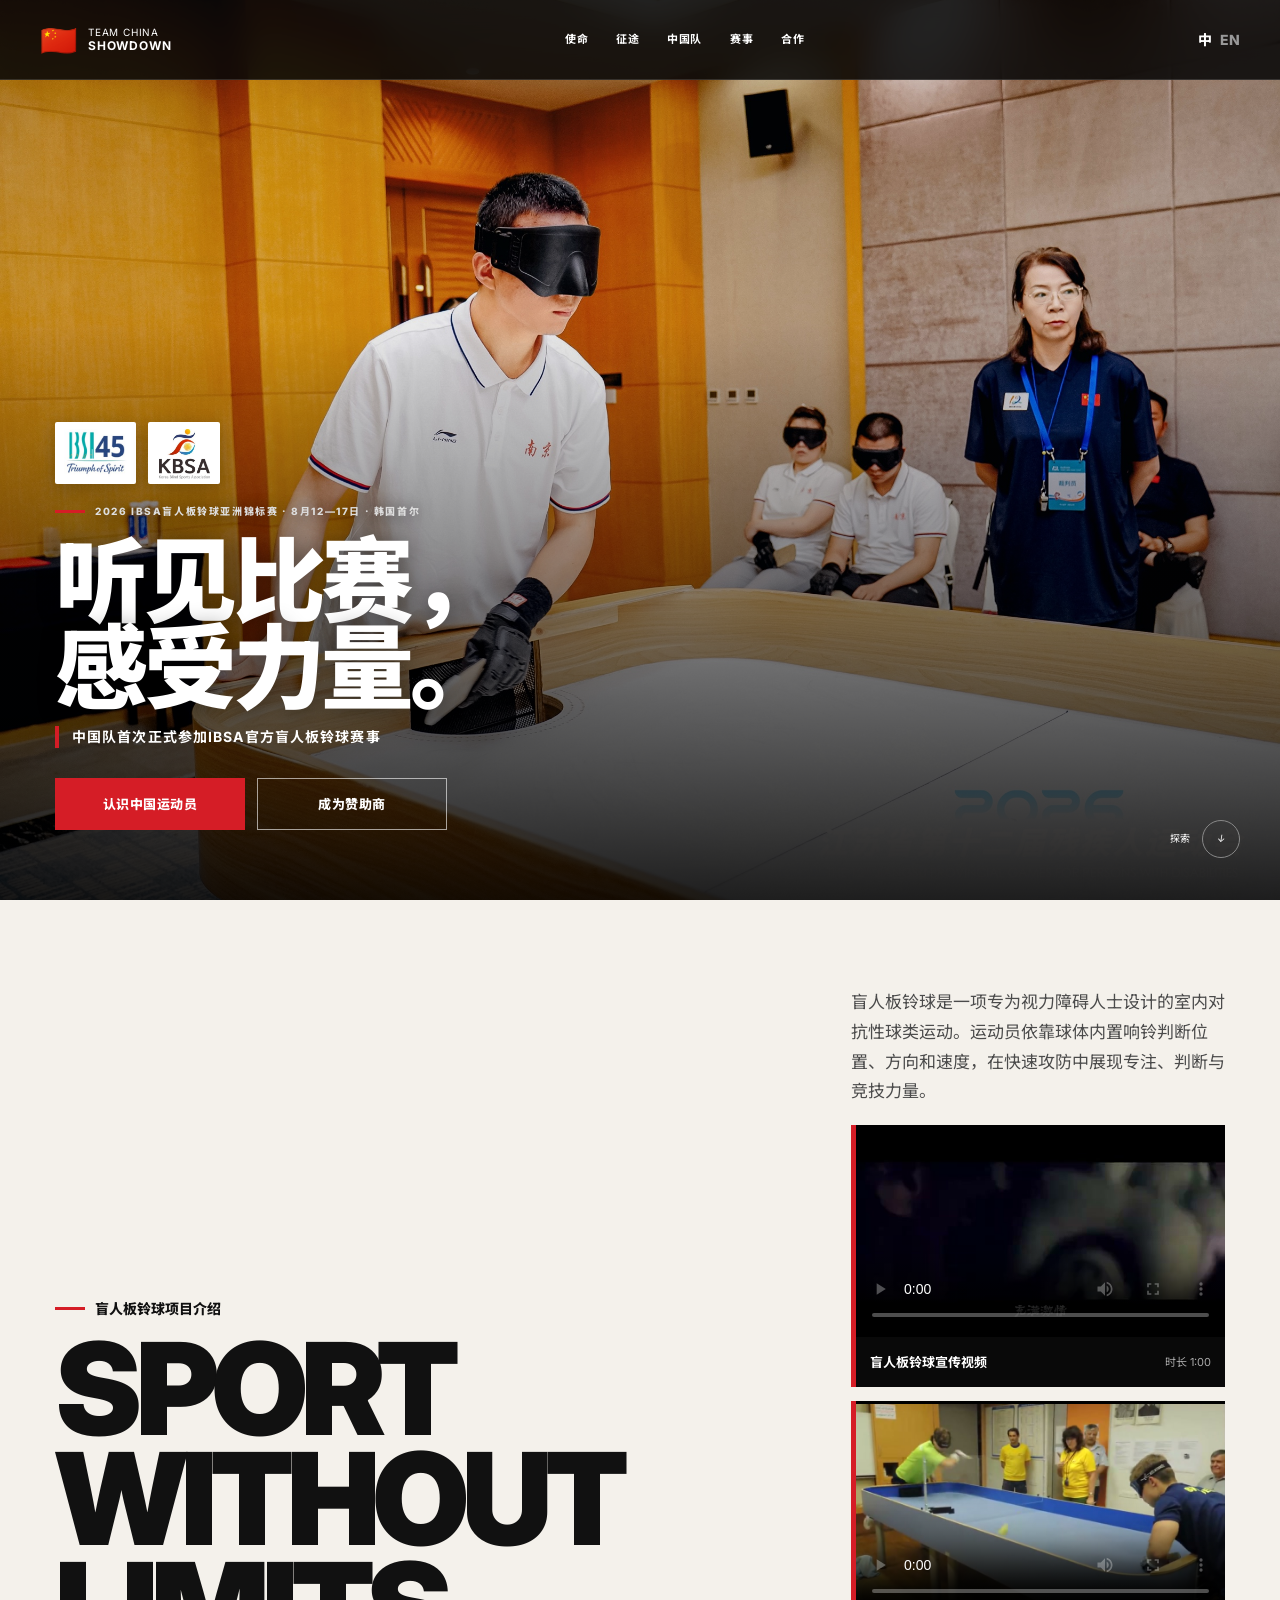
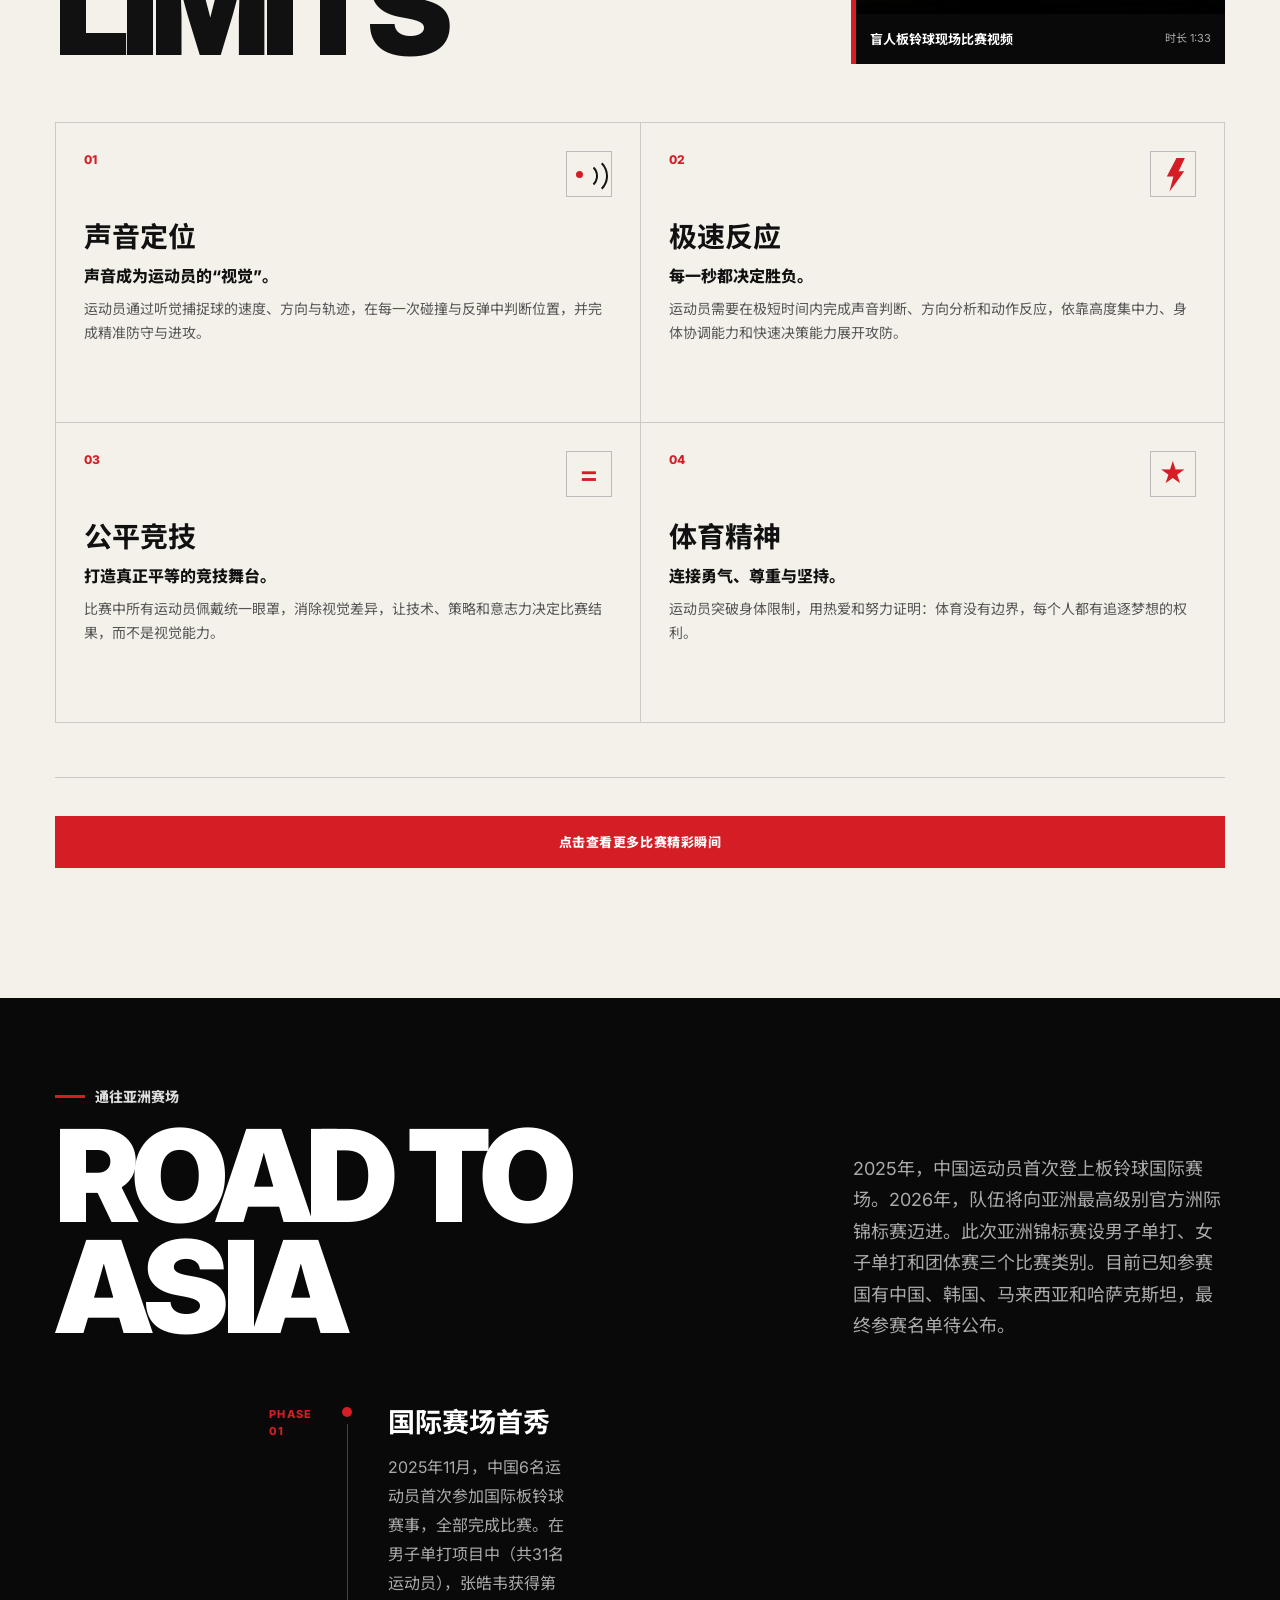
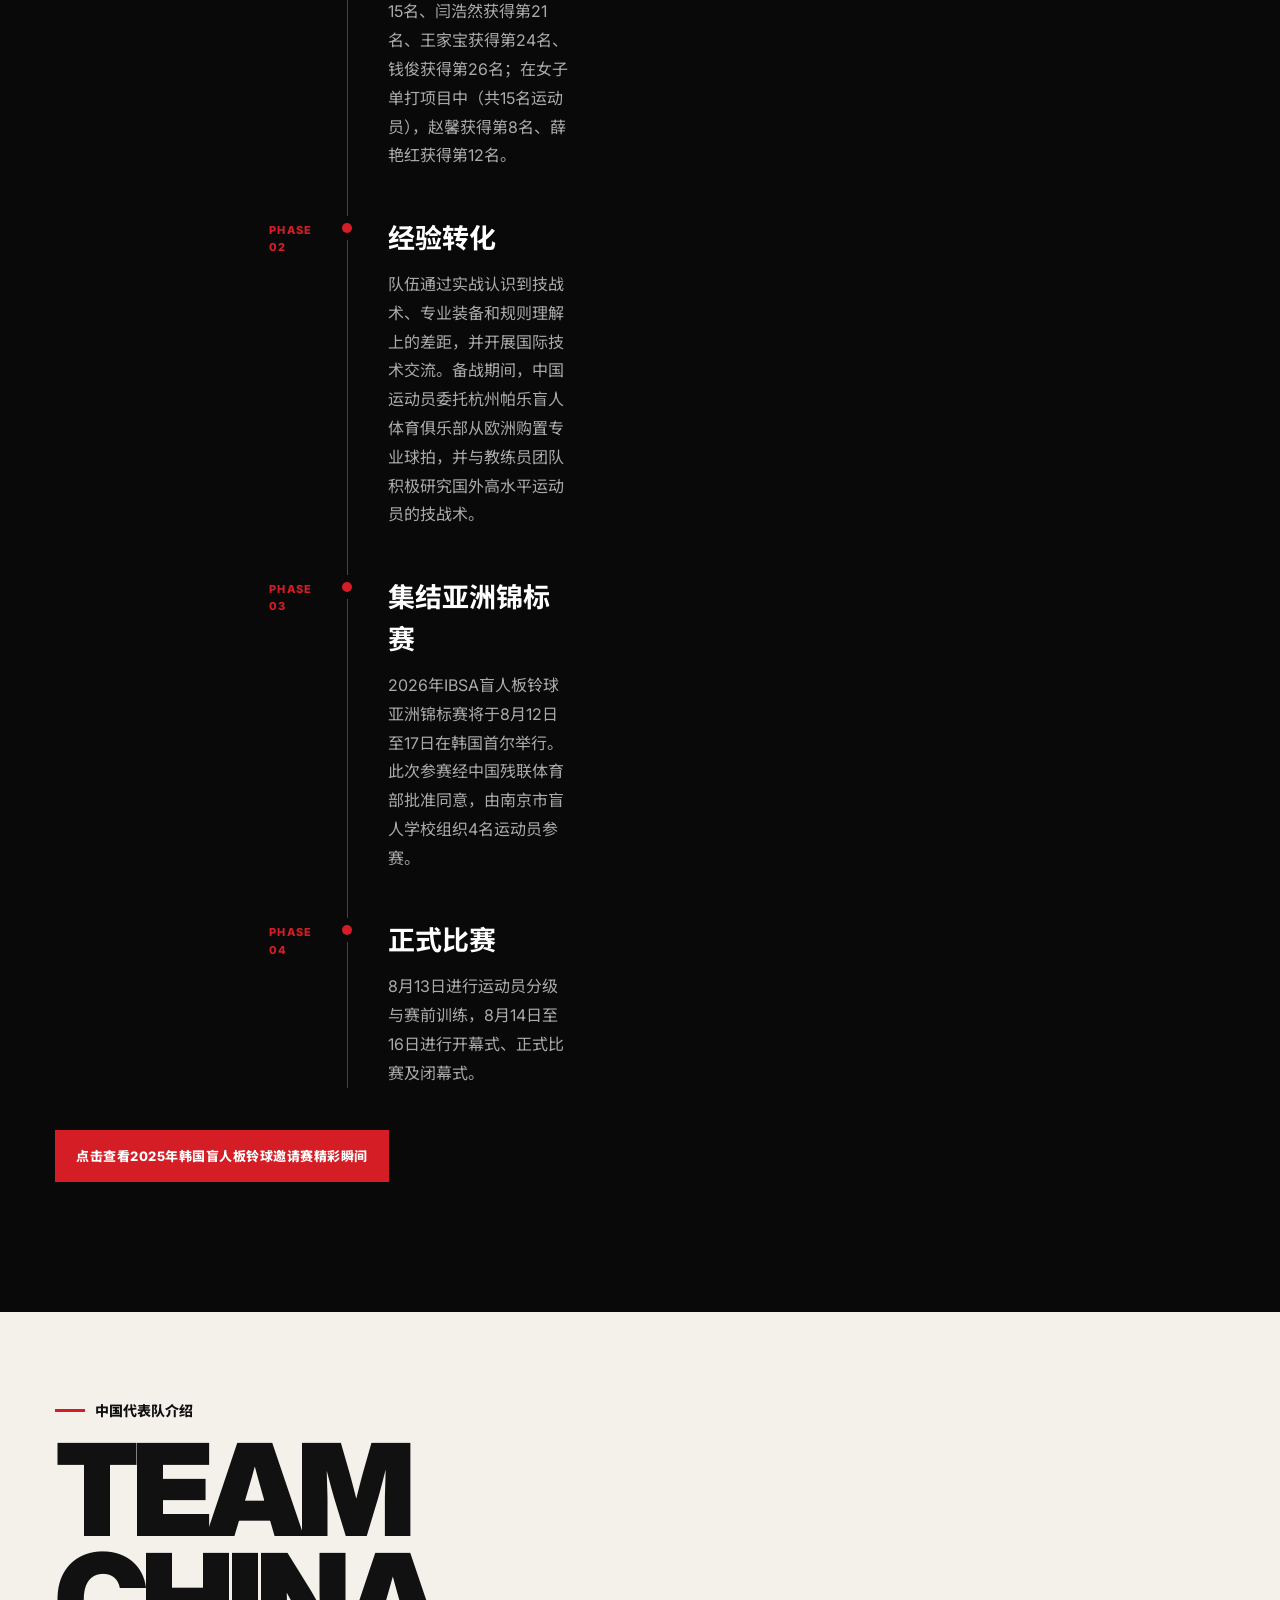
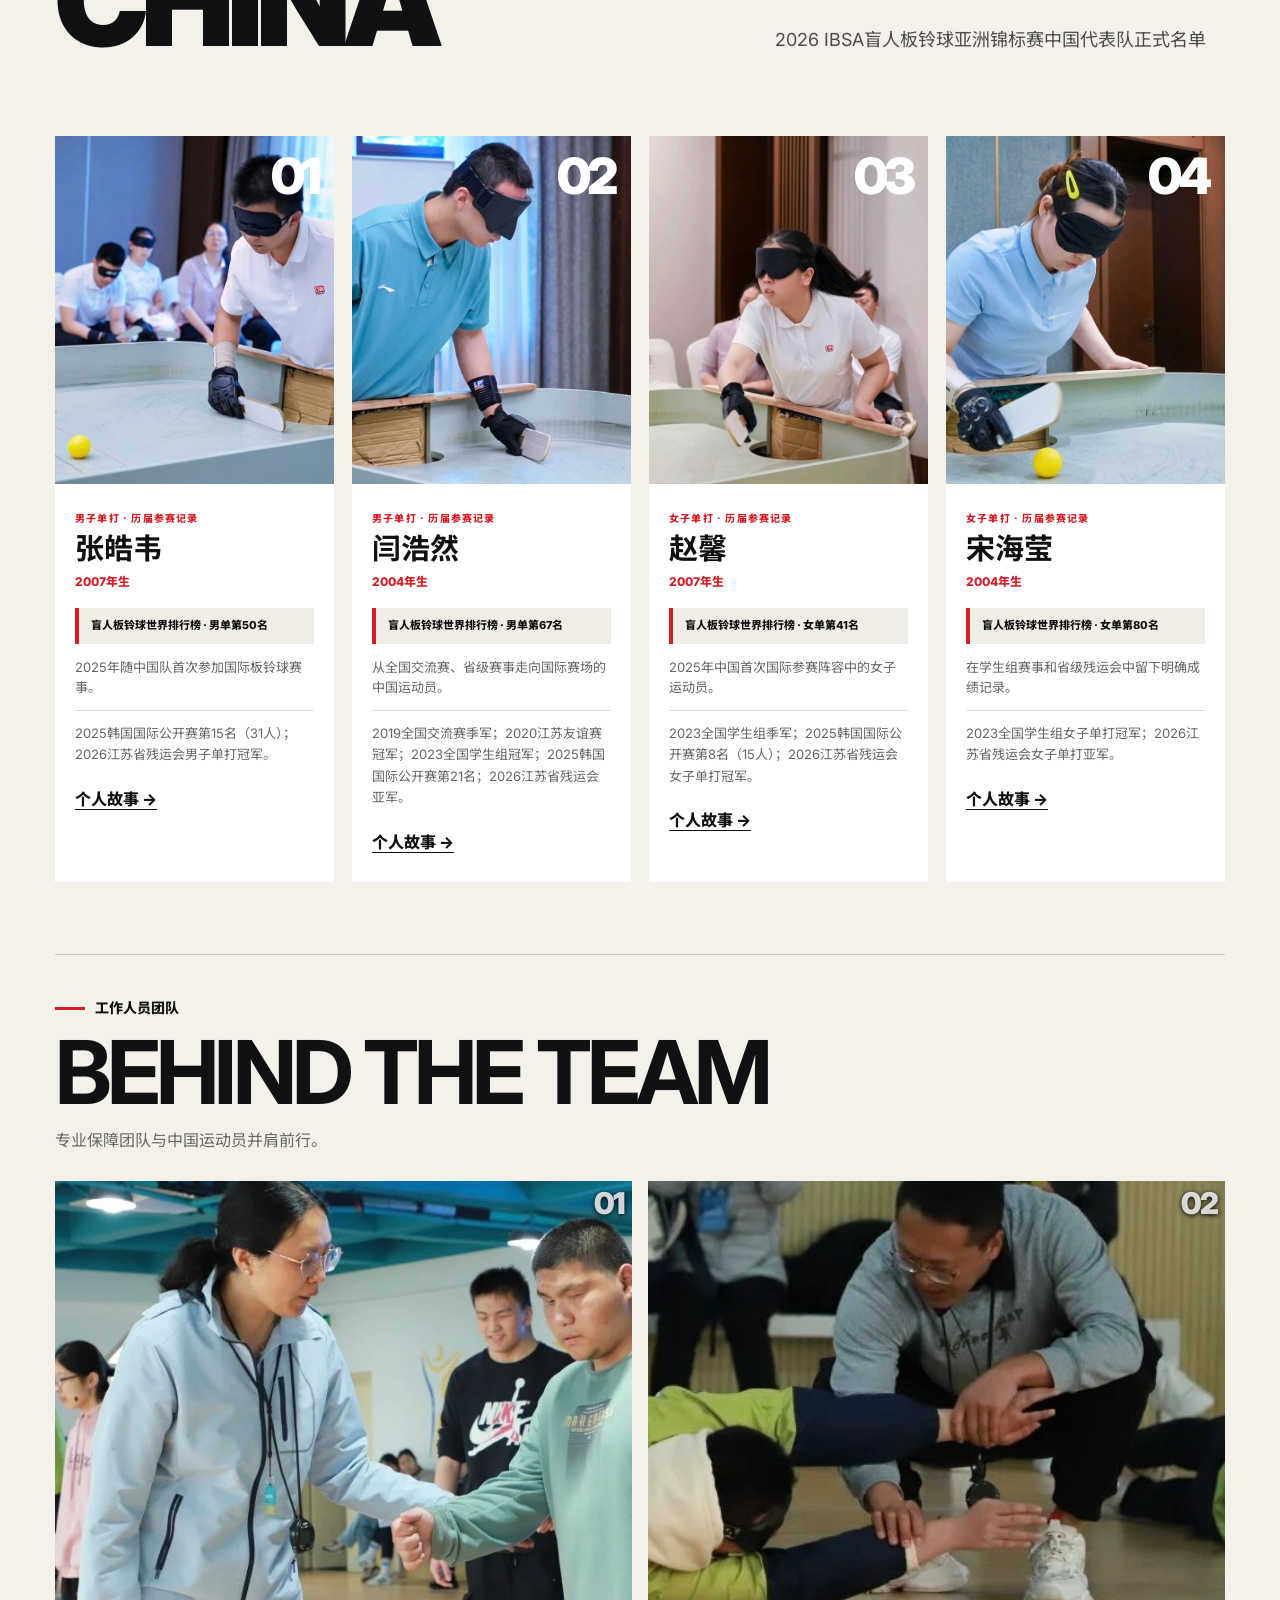
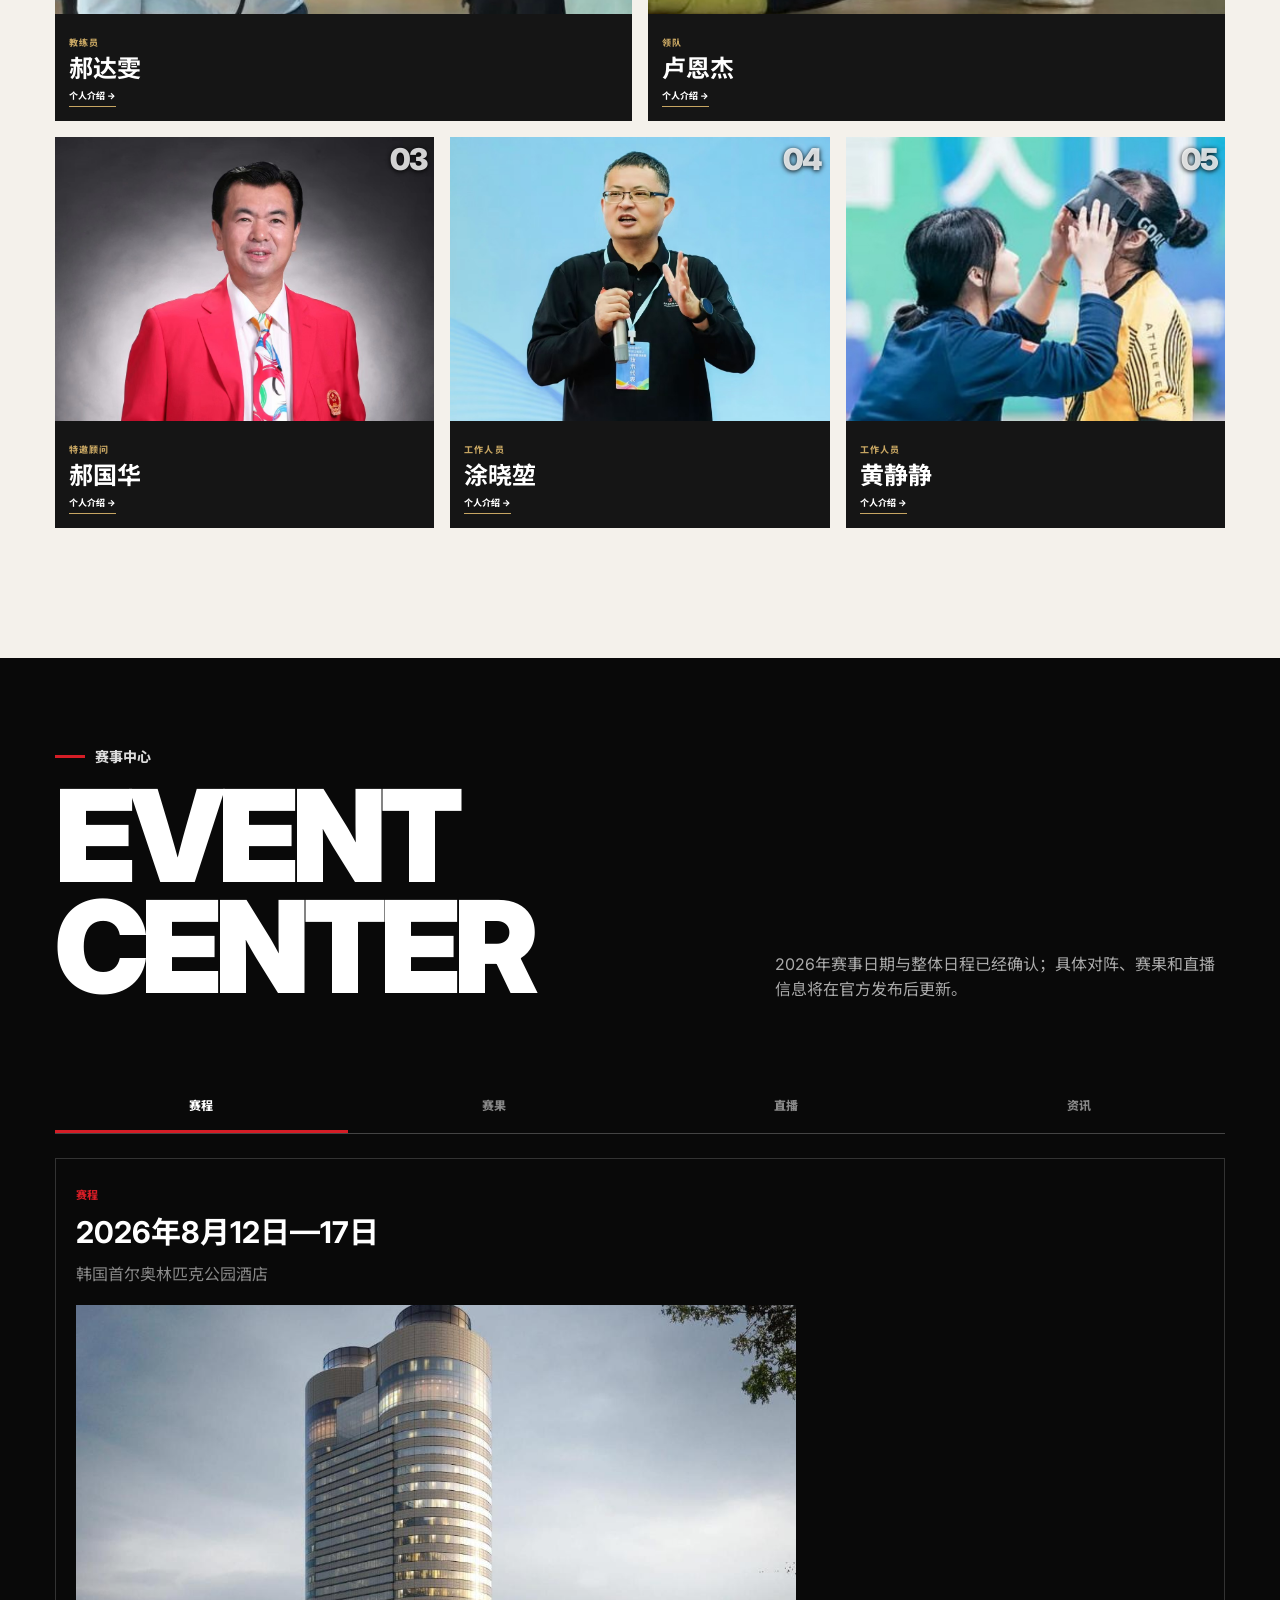
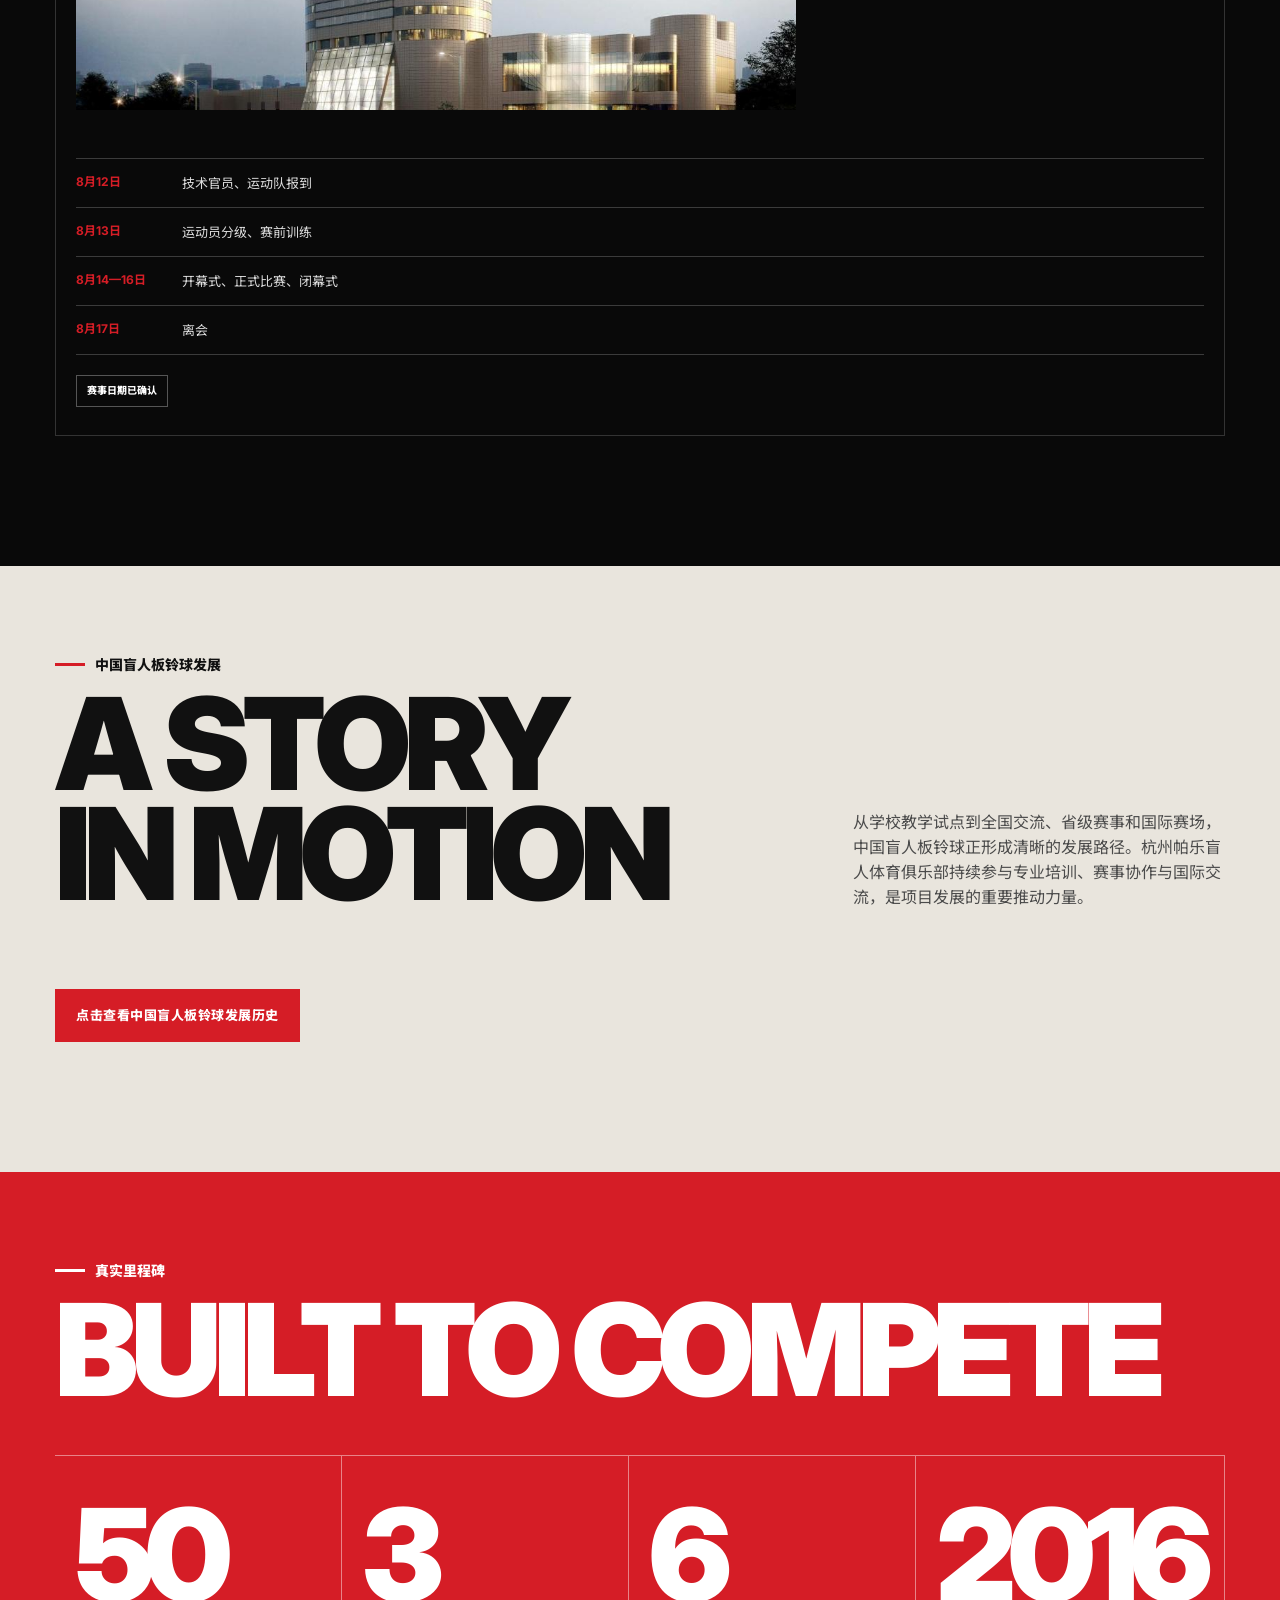
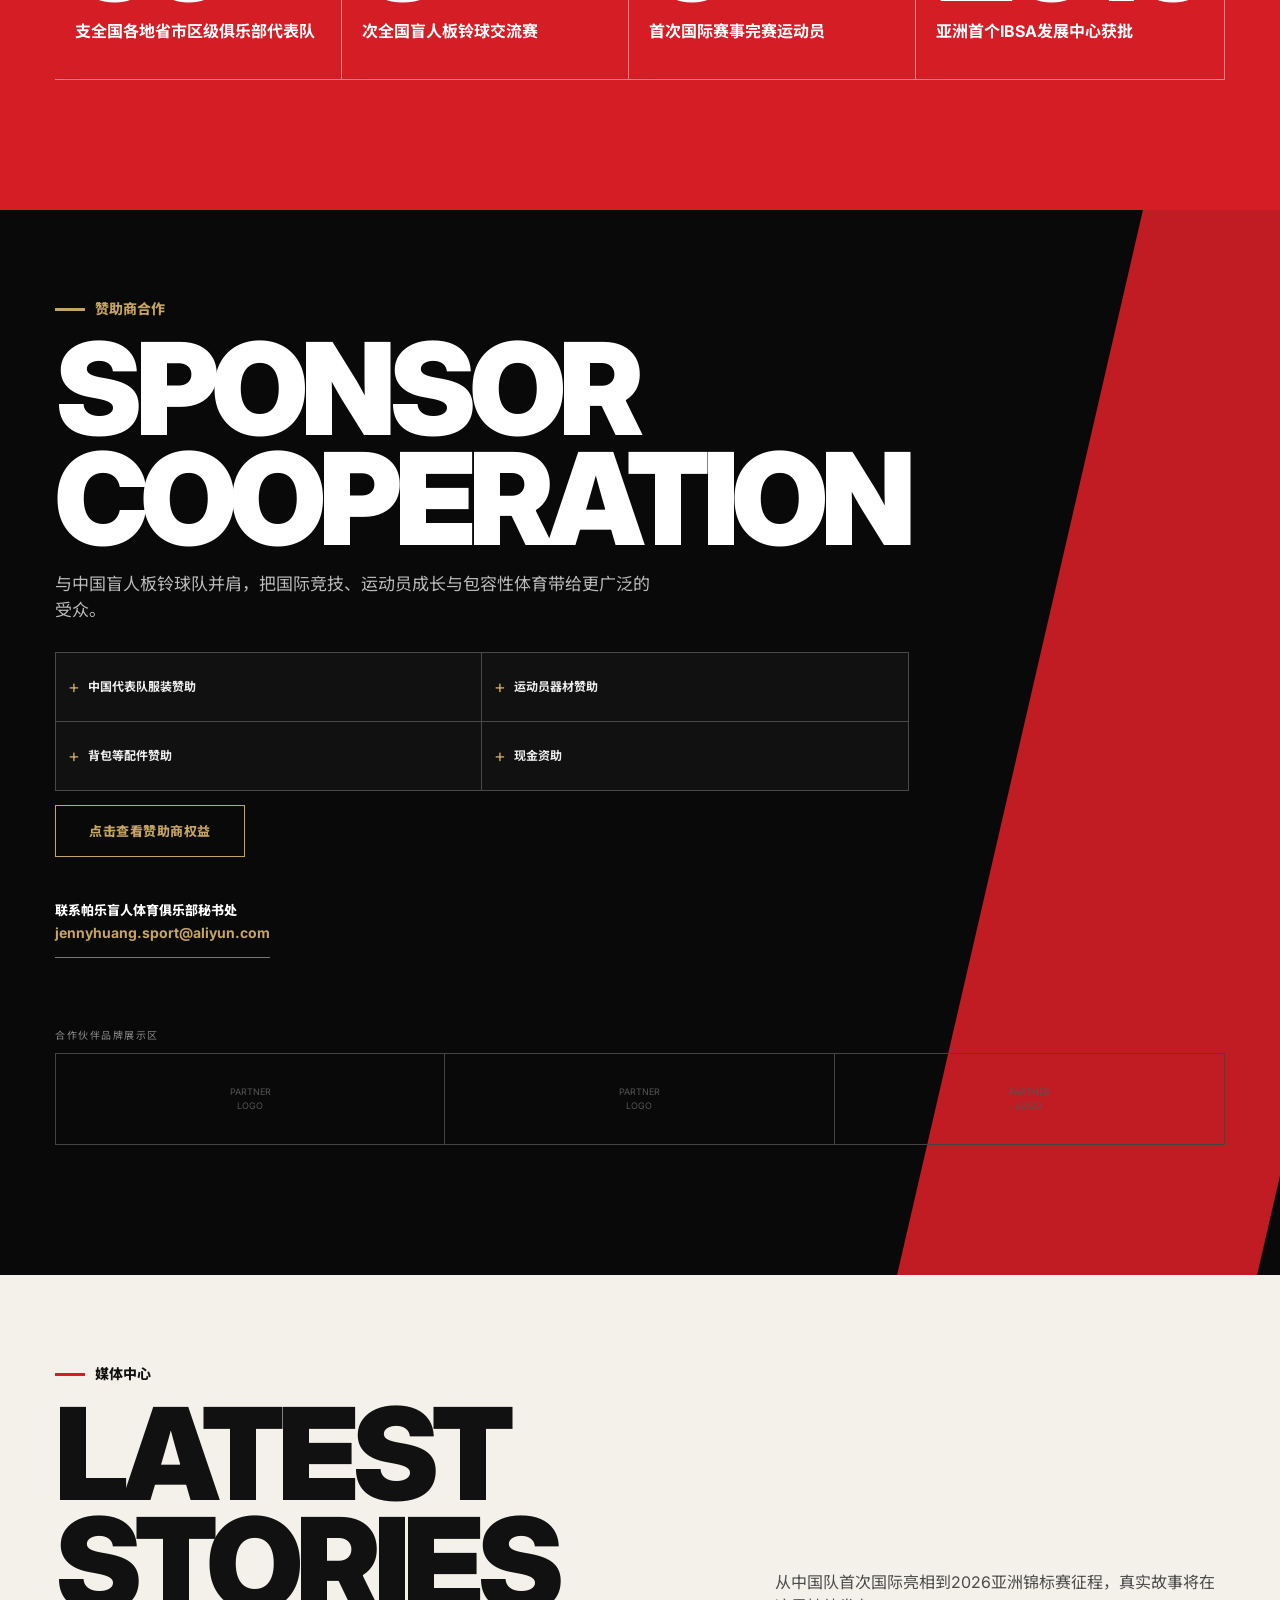
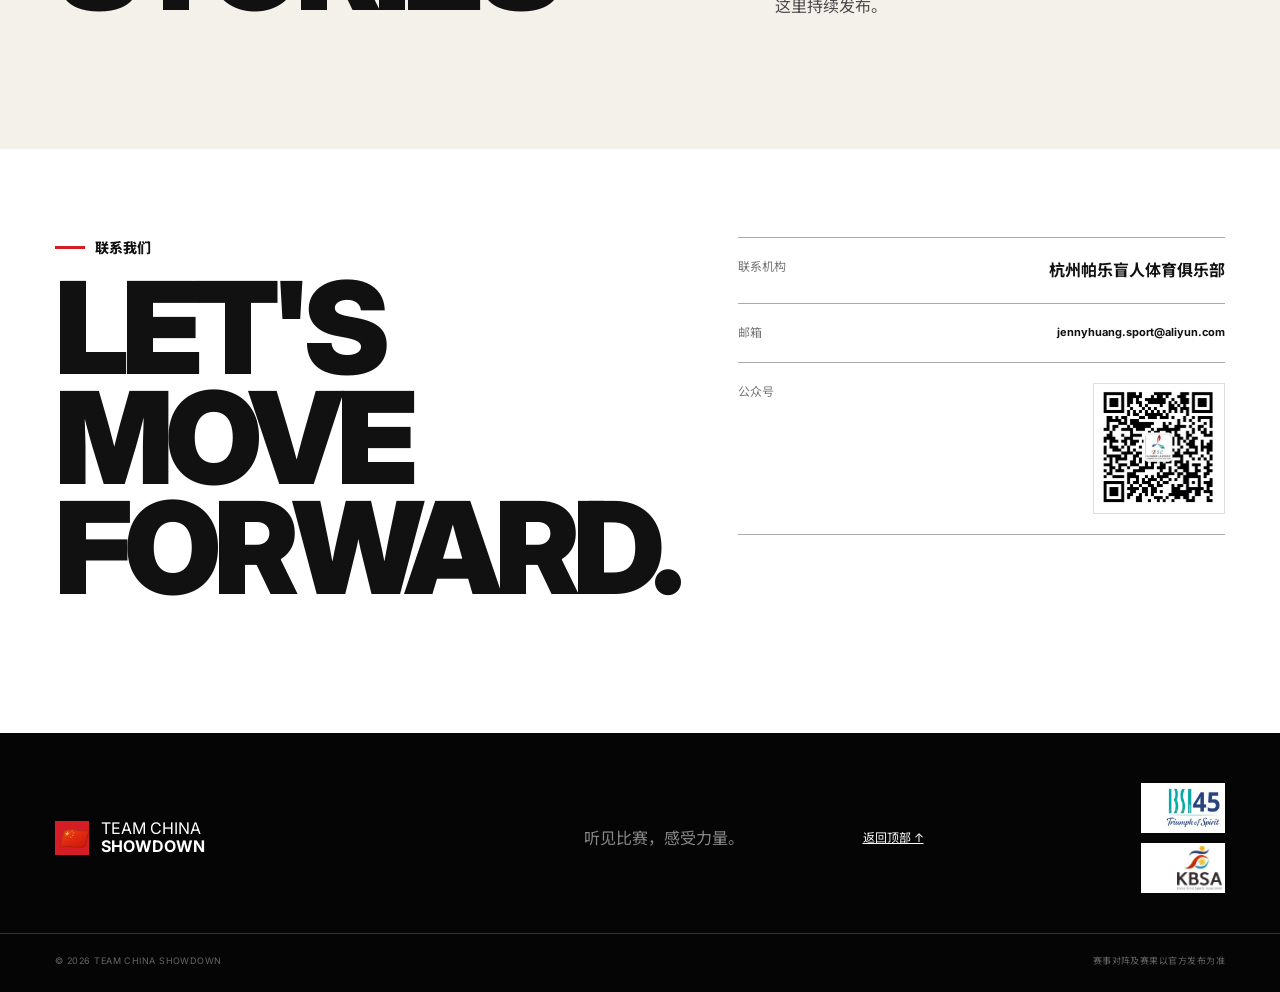
==== index.html @ eb8af419 "Initial Team China Showdown site" ====
<!doctype html>
<html lang="zh-CN">
<head>
  <meta charset="utf-8">
  <meta name="viewport" content="width=device-width, initial-scale=1, viewport-fit=cover">
  <meta name="theme-color" content="#0a0a0a">
  <title>中国板铃球代表队｜2026亚洲板铃球锦标赛</title>
  <meta name="description" content="中国板铃球代表队2026 IBSA盲人板铃球亚洲锦标赛专题网站：8月12日至17日，韩国首尔。了解赛事、运动员记录、中国项目发展与合作机会。">
  <meta property="og:type" content="website">
  <meta property="og:title" content="TEAM CHINA SHOWDOWN｜2026 Asian Showdown Championships">
  <meta property="og:description" content="Hear the game. Feel the power. Follow Team China on the road to Korea.">
  <meta property="og:locale" content="zh_CN">
  <meta property="og:locale:alternate" content="en_US">
  <meta name="twitter:card" content="summary_large_image">
  <link rel="icon" href="data:image/svg+xml,<svg xmlns=%22http://www.w3.org/2000/svg%22 viewBox=%220 0 100 100%22><rect width=%22100%22 height=%22100%22 rx=%2218%22 fill=%22%23d71920%22/><text y=%22.78em%22 x=%22.5em%22 text-anchor=%22middle%22 font-size=%2270%22 font-family=%22Arial%22 font-weight=%22900%22 fill=%22white%22>S</text></svg>">
  <link rel="preconnect" href="https://fonts.googleapis.com">
  <link rel="preconnect" href="https://fonts.gstatic.com" crossorigin>
  <link href="https://fonts.googleapis.com/css2?family=Inter:wght@400;500;600;700;800;900&family=Noto+Sans+SC:wght@400;500;600;700;900&display=swap" rel="stylesheet">
  <link rel="stylesheet" href="style.css?v=20260714-34">
  <script src="content.js?v=20260714-34" defer></script>
  <script src="script.js?v=20260714-34" defer></script>
</head>
<body>
  <a class="skip-link" href="#main" data-i18n="skip">跳至主要内容</a>
  <header class="site-header" id="top">
    <a class="brand" href="#hero" aria-label="Team China Showdown home">
      <span class="brand-mark brand-flag" aria-hidden="true">🇨🇳</span>
      <span class="brand-text">TEAM CHINA <b>SHOWDOWN</b></span>
    </a>
    <nav class="desktop-nav" aria-label="Main navigation">
      <a href="#mission" data-i18n="navMission">使命</a><a href="#road" data-i18n="navRoad">征途</a><a href="#team" data-i18n="navTeam">中国队</a><a href="#event" data-i18n="navEvent">赛事</a><a href="#partnership" data-i18n="navPartner">合作</a>
    </nav>
    <div class="header-actions">
      <button class="lang-toggle" type="button" aria-label="Switch to English"><span class="active">中</span><span>EN</span></button>
      <button class="menu-toggle" type="button" aria-expanded="false" aria-controls="mobile-menu" aria-label="打开菜单"><span></span><span></span></button>
    </div>
    <nav class="mobile-menu" id="mobile-menu" aria-label="Mobile navigation" hidden>
      <a href="#mission" data-i18n="navMission">使命</a><a href="#road" data-i18n="navRoad">征途</a><a href="#team" data-i18n="navTeam">中国队</a><a href="#event" data-i18n="navEvent">赛事中心</a><a href="#story" data-i18n="navStory">中国故事</a><a href="#partnership" data-i18n="navPartner">合作</a><a href="#contact" data-i18n="navContact">联系</a>
    </nav>
  </header>

  <main id="main">
    <section class="hero" id="hero" aria-labelledby="hero-title">
      <img class="hero-media hero-image" src="assets/images/hero-showdown-player.jpg" alt="戴着眼罩参加盲人板铃球比赛的运动员" data-alt-zh="戴着眼罩参加盲人板铃球比赛的运动员" data-alt-en="A blindfolded athlete competing in Showdown" width="2400" height="1800" fetchpriority="high">
      <div class="hero-shade"></div>
      <div class="hero-content wrap">
        <h1 class="sr-only" id="hero-title">TEAM CHINA SHOWDOWN</h1>
        <div class="hero-logos" aria-label="Event organizations"><span><img src="assets/images/logo-ibsa45.png" alt="IBSA 45 Triumph of Spirit" width="182" height="138"></span><span><img src="assets/images/logo-kbsa.png" alt="韩国盲人体育协会 KBSA" width="398" height="387"></span></div>
        <div class="eyebrow light hero-event"><span></span><span data-i18n="heroEvent">2026 IBSA盲人板铃球亚洲锦标赛 · 8月12—17日 · 韩国首尔</span></div>
        <p class="hero-line" data-i18n-html="heroLine">听见比赛，<br>感受力量。</p>
        <p class="hero-debut" data-i18n="debutLine">中国队首次正式参加IBSA官方盲人板铃球赛事</p>
        <div class="hero-actions"><a class="button primary" href="#team" data-i18n="meetTeam">认识中国队</a><a class="button ghost" href="#partnership" data-i18n="partnerUs">成为合作伙伴</a></div>
      </div>
      <a class="scroll-cue" href="#mission"><span data-i18n="discover">探索</span><i aria-hidden="true">↓</i></a>
    </section>

    <section class="section mission" id="mission">
      <div class="wrap">
        <div class="section-head"><div><div class="eyebrow"><span></span><span data-i18n="missionLabel">盲人板铃球项目介绍</span></div><h2 data-i18n-html="missionTitle">SPORT<br>WITHOUT LIMITS</h2></div><div class="mission-intro"><p class="lead" data-i18n="missionCopy">盲人板铃球是一项专为视力障碍人士设计的室内对抗性球类运动。运动员依靠球体内置响铃判断位置、方向和速度，在快速攻防中展现专注、判断与竞技力量。</p><figure class="mission-video"><video class="mission-video-player" id="mission-video-player" controls playsinline preload="metadata" poster="assets/images/showdown-video-poster.jpg" aria-label="盲人板铃球宣传视频" data-alt-zh="盲人板铃球宣传视频" data-alt-en="Showdown introduction video"><source src="assets/videos/showdown-introduction.mp4" type="video/mp4">您的浏览器不支持视频播放。</video><figcaption><strong data-i18n="missionVideoLabel">盲人板铃球宣传视频</strong><small data-i18n="missionVideoStatus">时长 1:00</small></figcaption></figure><figure class="mission-video mission-live-video"><video class="mission-video-player" id="mission-live-video-player" controls playsinline preload="metadata" poster="assets/images/showdown-live-match-poster.jpg" aria-label="盲人板铃球现场比赛视频" data-alt-zh="盲人板铃球现场比赛视频" data-alt-en="Showdown live match video"><source src="assets/videos/showdown-live-match.mp4" type="video/mp4">您的浏览器不支持视频播放。</video><figcaption><strong data-i18n="liveVideoLabel">盲人板铃球现场比赛视频</strong><small data-i18n="liveVideoStatus">时长 1:33</small></figcaption></figure></div></div>
        <div class="mission-grid" id="mission-grid"></div>
        <div class="competition-gallery"><button class="button primary gallery-more" id="gallery-more" type="button" data-i18n="galleryMore">点击查看更多比赛精彩瞬间</button></div>
      </div>
    </section>

    <section class="section dark road" id="road">
      <div class="wrap"><div class="split-title"><div><div class="eyebrow light"><span></span><span data-i18n="journeyLabel">通往亚洲赛场</span></div><h2 data-i18n="roadTitle">ROAD TO ASIA</h2></div><p data-i18n="roadIntro">2025年，中国运动员首次登上板铃球国际赛场。2026年，队伍将向亚洲最高级别官方洲际锦标赛迈进。此次亚洲锦标赛设男子单打、女子单打和团体赛三个比赛类别。目前已知参赛国有中国、韩国、马来西亚和哈萨克斯坦，最终参赛名单待公布。</p></div><div class="timeline" id="road-timeline"></div><button class="button primary road-gallery-more" id="road-gallery-more" type="button" data-i18n="roadGalleryMore">点击查看2025年韩国盲人板铃球邀请赛精彩瞬间</button></div>
    </section>

    <section class="section team" id="team">
      <div class="wrap"><div class="section-head compact"><div><div class="eyebrow"><span></span><span data-i18n="teamLabel">中国代表队介绍</span></div><h2 data-i18n="teamTitle">TEAM CHINA</h2></div><p class="lead" data-i18n="teamIntro">2026 IBSA盲人板铃球亚洲锦标赛中国代表队正式名单</p></div><div class="athlete-grid" id="athlete-grid"></div>
        <div class="staff-section"><div class="staff-heading"><div><div class="eyebrow"><span></span><span data-i18n="staffLabel">工作人员团队</span></div><h3 data-i18n="staffTitle">BEHIND THE TEAM</h3><p data-i18n="staffIntro">专业保障团队与中国运动员并肩前行。</p></div><span class="staff-hint" data-i18n="staffHint">横向滑动查看更多 →</span></div><div class="staff-track" id="staff-track" role="list" aria-label="Team staff" tabindex="0"></div></div>
      </div>
    </section>

    <section class="section event dark" id="event">
      <div class="wrap"><div class="section-head compact inverse"><div><div class="eyebrow light"><span></span><span data-i18n="eventLabel">赛事中心</span></div><h2 data-i18n="eventTitle">EVENT CENTER</h2></div><p class="lead" data-i18n="eventIntro">赛程、赛果、直播和赛事消息将在官方确认后第一时间更新。</p></div>
        <div class="tabs" role="tablist" aria-label="Event information"><button role="tab" aria-selected="true" data-tab="schedule" data-i18n="tabSchedule">赛程</button><button role="tab" aria-selected="false" data-tab="results" data-i18n="tabResults">赛果</button><button role="tab" aria-selected="false" data-tab="live" data-i18n="tabLive">直播</button><button role="tab" aria-selected="false" data-tab="news" data-i18n="tabNews">资讯</button></div><div class="event-panel" id="event-panel" role="tabpanel" aria-live="polite"></div>
      </div>
    </section>

    <section class="section story soft" id="story">
      <div class="wrap"><div class="split-title"><div><div class="eyebrow"><span></span><span data-i18n="storyLabel">中国盲人板铃球发展</span></div><h2 data-i18n-html="storyTitle">A STORY<br>IN MOTION</h2></div><p class="lead" data-i18n="storyIntro">从学校教学试点到全国交流、省级赛事和国际赛场，中国盲人板铃球正形成清晰的发展路径。杭州帕乐盲人体育俱乐部持续参与专业培训、赛事协作与国际交流，是项目发展的重要推动力量。</p></div><button class="button primary story-history-button" id="story-history-open">点击查看中国盲人板铃球发展历史</button></div>
    </section>

    <section class="section achievements" id="achievements">
      <div class="wrap"><div class="eyebrow"><span></span><span data-i18n="achLabel">真实里程碑</span></div><h2 data-i18n="achTitle">BUILT TO COMPETE</h2><div class="stats" id="stats-grid"></div></div>
    </section>

    <section class="section partnership dark" id="partnership">
        <div class="partnership-accent" aria-hidden="true"></div><div class="wrap partner-layout"><div><div class="eyebrow gold"><span></span><span data-i18n="partnerLabel">赞助商合作</span></div><h2 data-i18n-html="partnerTitle">SPONSOR<br>COOPERATION</h2><p class="partner-copy" data-i18n="partnerCopy">与中国盲人板铃球队并肩，把国际竞技、运动员成长与包容性体育带给更广泛的受众。</p><div class="sponsor-projects" aria-label="赞助项目"><span>中国代表队服装赞助</span><span>运动员器材赞助</span><span>背包等配件赞助</span><span>现金资助</span></div><button class="button sponsor-rights-button" id="sponsor-rights-open">点击查看赞助商权益</button><div class="partner-actions"><a class="text-link sponsor-contact" href="mailto:jennyhuang.sport@aliyun.com">联系帕乐盲人体育俱乐部秘书处<br><b>jennyhuang.sport@aliyun.com</b></a></div></div></div>
      <div class="wrap logo-zone"><p data-i18n="partnerLogo">合作伙伴品牌展示区</p><div class="logo-slots"><span>PARTNER<br>LOGO</span><span>PARTNER<br>LOGO</span><span>PARTNER<br>LOGO</span></div></div>
    </section>

    <section class="section media" id="media">
      <div class="wrap"><div class="section-head compact"><div><div class="eyebrow"><span></span><span data-i18n="mediaLabel">媒体中心</span></div><h2 data-i18n="mediaTitle">LATEST STORIES</h2></div><p class="lead" data-i18n="mediaIntro">新闻、照片、视频与媒体报道将在这里持续发布。</p></div></div>
    </section>

    <section class="section contact" id="contact">
      <div class="wrap contact-grid"><div><div class="eyebrow"><span></span><span data-i18n="contactLabel">联系我们</span></div><h2 data-i18n-html="contactTitle">LET'S MOVE<br>FORWARD.</h2></div><div class="contact-list" id="contact-list"></div></div>
    </section>
  </main>

  <footer><div class="wrap footer-grid"><div class="footer-brand"><span class="brand-mark brand-flag" aria-hidden="true">🇨🇳</span><span>TEAM CHINA<br><b>SHOWDOWN</b></span></div><p data-i18n="footerCopy">听见比赛，感受力量。</p><a href="#top" data-i18n="backTop">返回顶部 ↑</a><div class="footer-logos" aria-label="Event organizations"><img src="assets/images/footer/ibsa45.png" alt="IBSA 45 Triumph of Spirit" loading="lazy"><img src="assets/images/footer/kbsa.png" alt="Korea Blind Sports Association" loading="lazy"></div></div><div class="wrap footer-bottom"><span>© 2026 TEAM CHINA SHOWDOWN</span><span data-i18n="footerNote">官方信息以赛事组织方发布为准</span></div></footer>
  <div class="modal" id="athlete-modal" hidden role="dialog" aria-modal="true" aria-labelledby="modal-title"><div class="modal-card profile-modal-card"><button class="modal-close" aria-label="Close">×</button><div class="eyebrow"><span></span><span data-i18n="athleteStory">运动员故事</span></div><img class="modal-profile-photo" id="modal-photo" src="" alt=""><h2 id="modal-title"></h2><p data-i18n="modalCopy">运动员世界排名与历届参赛成绩。</p></div></div>
  <div class="modal" id="staff-modal" hidden role="dialog" aria-modal="true" aria-labelledby="staff-modal-title"><div class="modal-card staff-profile-card profile-modal-card"><button class="modal-close staff-modal-close" aria-label="Close">×</button><div class="eyebrow"><span></span><span data-i18n="staffProfile">团队成员介绍</span></div><img class="modal-profile-photo" id="staff-modal-photo" src="" alt=""><p class="staff-modal-role" id="staff-modal-role"></p><h2 id="staff-modal-title"></h2><p id="staff-modal-copy">个人介绍待补充。</p></div></div>
  <div class="modal gallery-modal" id="gallery-modal" hidden role="dialog" aria-modal="true" aria-labelledby="gallery-modal-title"><div class="modal-card gallery-modal-card"><button class="modal-close gallery-modal-close" aria-label="Close">×</button><div class="eyebrow"><span></span><span data-i18n="galleryModalLabel">历届比赛精彩瞬间</span></div><h2 id="gallery-modal-title" data-i18n="galleryTitle">比赛精彩瞬间</h2><div class="gallery-modal-content" id="gallery-modal-content"></div></div></div>
  <div class="modal history-modal" id="history-modal" hidden role="dialog" aria-modal="true" aria-labelledby="history-modal-title"><article class="modal-card history-modal-card"><button class="modal-close history-modal-close" aria-label="关闭">×</button><div class="eyebrow"><span></span><span>项目介绍</span></div><h2 id="history-modal-title">中国盲人板铃球项目介绍</h2><div class="history-copy"><p>盲人板铃球是一项专为视力残疾人设计的室内对抗性球类运动，运动员主要依靠球体内置响铃发出的声音判断球的位置、方向和速度，通过击球、拦截、防守和进攻完成比赛。该项目起源于国际盲人体育体系，1977 年由加拿大盲人乔·刘易斯提出项目雏形，后由帕特里克·约克共同完善规则和器材，逐步发展成为兼具体育教育、竞技、健身、康复和休闲功能的视障人士体育项目。国际上，盲人板铃球曾进入残奥会及世界盲人运动会等赛事体系，并在欧洲、亚洲、美洲等多个地区推广开展。</p><h3>项目起源</h3><p>中国盲人板铃球项目的系统开展，较早始于大连盲聋学校。2016 年初，大连盲聋学校为解决北方冬季视障学生室内体育教学和健身活动不足的问题，问询时任国际盲人体育联合会亚洲委员会主席涂晓堃是否能够引进适合盲生开展的室内体育项目，因此国内组织团队以涂晓堃为领队、盲人体育专家毛伟民和陈青，以及大连盲聋学校体育教师金朝文赴意大利比萨观摩欧洲盲人板铃球锦标赛，学习项目训练方法、比赛规则和组织模式。随后，在学校装修建设盲人板铃球活动室，从国外购置球桌等训练器材，在校内开展教学、训练和课外活动，并邀请学生家长及往届毕业生共同参与，形成了我国早期较为系统的盲人板铃球教学实践基础。2016 年底，大连盲聋学校经国际盲人体育联合会盲人板铃球分会评估批准，成为亚洲第一个 IBSA 盲人板铃球发展中心，标志着该项目在我国进入相对规范化的起步阶段。</p><h3>项目发展</h3><p>2017 年，盲人板铃球开始进入中国残疾人康复体育、健身体育项目推广视野。大连盲聋学校会同大连市残疾人联合会，向中国残疾人体育运动管理中心群体特奥部申报盲人板铃球项目；同年 3 月，项目入围“残疾人康复体育、健身体育项目交流展示暨评选活动”，并被评为“三类优秀创编项目”。同年 9 月，首届全国盲人板铃球推介研讨会暨培训班在云南昆明举办，为项目在残联、特教学校和基层机构中的推广奠定了教练员、裁判员和规则普及基础。</p><p>2018 年，盲人板铃球进入省级残疾人运动会探索阶段。云南省残疾人联合会将盲人板铃球纳入云南省残疾人运动会比赛项目，设置男子单打、女子单打和混合团体项目。同年 3 月，2018 年中国盲人板铃球项目教练员、裁判员培训班暨研讨会在辽宁大连举办，进一步推动项目师资、裁判和竞赛组织体系建设。此后，江苏宜兴、南京盲校、泰兴等地陆续开展体验、培训和邀请赛，项目开始由特教系统向基层残联、盲人协会和社区体育活动延伸。</p><p>2019 年，盲人板铃球形成全国性交流平台。2019 年 10 月 31 日至 11 月 3 日，由中国盲人协会、中国残疾人体育运动管理中心主办，大连市残疾人服务中心、大连盲聋学校承办的首届全国盲人板铃球交流赛在大连举办，来自全国 21 个省、自治区、直辖市的 110 人参赛，其中团体赛参赛队 11 支、运动员 33 人。该赛事推动盲人板铃球由校内试点、区域培训进一步走向全国交流展示阶段。</p><p>2020 年前后，项目在江苏、广东、浙江、上海等地逐步开展地方化推广。以江苏扬州为例，扬州市星火志愿者协会等社会力量参与推动项目落地，协会负责人陶为玲在公开报道中提出将盲人板铃球作为适合盲人开展的体育运动加以推广。2020 年江苏扬州盲人板铃球交流赛中，裁判长毛伟民介绍了项目在国内开展情况；大连盲聋学校体育教师、辽宁省盲人板铃球队主教练金朝文对项目健身价值、入门特点和融合意义作出专业说明；运动员孙虎、深圳盲人代表马景阳等参与比赛交流，反映出该项目已经开始在盲人群体中形成参与热情和运动员基础。</p><p>2022 年，盲人板铃球进入省级残运会体系取得重要突破。江苏省第十一届残疾人运动会首次将盲人板铃球纳入比赛项目，公开报道指出这也是全国省级残运会首次开设该项目；当时项目裁判长毛伟民也从场地要求低、年龄体能门槛低、规则简单、便于推广等方面介绍了项目优势。浙江省第十一届残疾人运动会同期新增盲人板铃球展示项目，为浙江后续推动项目训练营、锦标赛和省残运会正式竞赛打下基础。</p><p>2023 年至 2024 年，盲人板铃球在长三角地区进入更高频次推广阶段。2023 年，上海相关企业社群运动会引入盲人板铃球项目，公开报道中提到杭州帕乐盲人体育俱乐部秘书长、盲人板铃球国家级裁判黄静静参与项目交流推广。2024 年，首届上海市盲人板铃球比赛启动志愿者招募和赛事组织工作；浙江省盲人板铃球锦标赛暨训练营在杭州临平举办，来自全省各地的 38 名运动员参加训练营和锦标赛；江苏省盲人板铃球公开赛在泰兴举办，全省 13 个地级市组队参加，经过 3 天 128 场比赛，项目竞赛基础进一步增强。</p><p>2025 年，盲人板铃球全国交流与国际交流同步推进。5 月，第三届盲人板铃球交流赛在江苏宜兴举办，由中国盲人协会、中国残疾人体育运动管理中心主办，宜兴市残联承办，中国残疾人福利基金会支持；中国残联理事、中国盲协主席李庆忠宣布开幕，宜兴市残联党组书记杨志宏致辞，来自全国 16 个省、直辖市的 26 支代表队、78 名视障运动员参加，3 天完成 109 场比赛。宜兴市残联理事长任倬在报道中介绍，宜兴自 2018 年底引入盲人板铃球，2019 年成立盲人板铃球俱乐部，并通过残健融合模式持续推广。</p><p>2025 年 11 月底至 12 月初，中国盲人板铃球运动员赴韩国参加“2025 韩国残疾人国际板铃球公开赛”。该赛事于 2025 年 11 月 28 日至 30 日在韩国马里纳贝韩国酒店举行，共有 7 个国家参加，设男子个人赛、女子个人赛等项目。韩国媒体报道显示，参赛国家包括中国、韩国、比利时、捷克、法国、哈萨克斯坦、荷兰等。该项国际赛事参与，说明我国盲人板铃球项目在完成国内试点、全国交流、省级推广的基础上，开始进一步参与亚洲及国际层面的项目交流，为规则接轨、运动员培养和国际化发展积累了实践经验。</p><p>2026 年，盲人板铃球在省级残运会体系中进一步深化。浙江省第十二届残疾人运动会盲人板铃球比赛于 5 月 27 日至 30 日在衢州学院体育馆举行，公开报道显示该项目首次纳入浙江省残运会正式竞赛，共设视力残疾男子组、女子组和男女混合组 3 个分项、7 个竞赛项目，吸引 9 支代表队参赛。江苏省第十二届残疾人运动会安排中，也将盲人板铃球列入第一阶段比赛项目之一，计划于 2026 年 6 月 24 日至 7 月 11 日期间举办，说明江苏已将该项目持续纳入省级残疾人运动会项目体系。</p><p>截至 2026 年 6 月，盲人板铃球在我国已形成较为清晰的发展路径，即由大连盲聋学校引入试点，依托中国盲人协会、中国残疾人体育运动管理中心及各地残联、特教学校、盲人协会、社会组织共同推动，逐步形成“教学培训—规则普及—全国交流—省级赛事—基层融合—国际交流”的发展格局。2026 年 5 月 27 日至 30 日，浙江省第十二届残疾人运动会盲人板铃球比赛在衢州学院体育馆举行，项目首次纳入浙江省残运会正式竞赛，设置视力残疾男子组、女子组和男女混合组 3 个分项、7 个竞赛项目，吸引 9 支代表队参加；江苏省第十二届残疾人运动会也将盲人板铃球列入第一阶段比赛项目，表明该项目已在部分省份进入较稳定的省级残疾人群众体育赛事体系。</p></div></article></div>
  <div class="modal sponsor-rights-modal" id="sponsor-rights-modal" hidden role="dialog" aria-modal="true" aria-labelledby="sponsor-rights-title"><article class="modal-card sponsor-rights-card"><button class="modal-close sponsor-rights-close" aria-label="关闭">×</button><div class="eyebrow"><span></span><span>赞助商权益展示（包含但不限于）</span></div><h2 id="sponsor-rights-title">赞助商权益</h2><ul class="sponsor-rights-list"><li>出征仪式品牌鸣谢</li><li>训练服、热身服、外套、行李箱、装备包 Logo</li><li>赛前赛后采访服露出</li><li>日常出行服、代表团服装露出</li><li>海外比赛现场广告露出</li><li>训练日记、比赛日 Vlog、幕后纪录片</li><li>队员祝福视频、品牌口播</li><li>海外城市打卡内容</li><li>战报海报、赛程海报、获奖海报品牌露出</li><li>新闻稿联合发布</li><li>赞助商在发布会、采访区、媒体包中露出</li><li>官方社媒鸣谢</li></ul><p class="sponsor-rights-note">联系 <a href="mailto:jennyhuang.sport@aliyun.com">jennyhuang.sport@aliyun.com</a> 获取赞助商合作方案 PDF</p></article></div>
</body>
</html>
---- style.css ----
:root{--black:#090909;--ink:#111;--off:#f4f1eb;--white:#fff;--red:#d51d26;--gold:#c6a562;--gray:#aaa;--line:rgba(0,0,0,.16);--header:68px;--pad:20px}*{box-sizing:border-box}html{scroll-behavior:smooth;scroll-padding-top:var(--header)}body{margin:0;background:var(--off);color:var(--ink);font-family:Inter,"Noto Sans SC",Arial,sans-serif;line-height:1.55;-webkit-font-smoothing:antialiased}body.menu-open{overflow:hidden}a{color:inherit;text-decoration:none}button{font:inherit}img{max-width:100%}.wrap{width:min(100%,1280px);margin:auto;padding-inline:var(--pad)}.skip-link{position:fixed;left:12px;top:-80px;z-index:999;background:#fff;color:#000;padding:12px 18px}.skip-link:focus{top:12px}.site-header{position:fixed;inset:0 0 auto;z-index:100;height:var(--header);display:flex;align-items:center;justify-content:space-between;padding:0 var(--pad);color:#fff;background:rgba(8,8,8,.88);backdrop-filter:blur(14px);border-bottom:1px solid rgba(255,255,255,.13)}.brand{display:flex;align-items:center;gap:10px;line-height:1;font-size:10px;letter-spacing:.08em}.brand-mark{display:grid;place-items:center;width:34px;height:34px;background:var(--red);color:#fff;font-size:22px;font-weight:900;font-style:italic}.brand-text b{display:block;font-size:12px;margin-top:3px}.desktop-nav{display:none}.header-actions{display:flex;align-items:center;gap:16px}.lang-toggle{display:flex;border:0;background:transparent;color:#999;padding:10px 0;gap:8px;font-size:12px;font-weight:800;cursor:pointer}.lang-toggle .active{color:#fff}.menu-toggle{width:35px;height:35px;background:none;border:0;padding:8px 4px;display:flex;flex-direction:column;justify-content:center;gap:7px;cursor:pointer}.menu-toggle span{display:block;height:2px;background:#fff;transition:.2s}.menu-toggle[aria-expanded=true] span:first-child{transform:translateY(4.5px) rotate(45deg)}.menu-toggle[aria-expanded=true] span:last-child{transform:translateY(-4.5px) rotate(-45deg)}.mobile-menu{position:fixed;inset:var(--header) 0 0;background:var(--black);padding:24px var(--pad);overflow:auto}.mobile-menu a{display:block;padding:14px 0;border-bottom:1px solid #333;font-size:clamp(22px,8vw,36px);font-weight:800;text-transform:uppercase}.hero{position:relative;min-height:100svh;background:#151515;color:#fff;display:flex;align-items:flex-end;overflow:hidden}.hero-media{position:absolute;inset:0}.image-placeholder{display:flex;align-items:center;justify-content:center;background:linear-gradient(115deg,#080808,#292929);color:rgba(255,255,255,.33);font-size:10px;letter-spacing:.17em;text-align:center}.image-placeholder:before,.image-placeholder:after{content:"";position:absolute;background:rgba(255,255,255,.07)}.image-placeholder:before{width:1px;height:140%;transform:rotate(24deg)}.image-placeholder:after{height:1px;width:140%;transform:rotate(-20deg)}.hero-shade{position:absolute;inset:0;background:linear-gradient(180deg,rgba(0,0,0,.15),rgba(0,0,0,.14) 35%,rgba(0,0,0,.94))}.hero-content{position:relative;padding-block:150px 104px;width:100%}.eyebrow{display:flex;align-items:center;gap:10px;text-transform:uppercase;font-size:10px;font-weight:800;letter-spacing:.16em;margin-bottom:22px}.eyebrow>span:first-child{width:30px;height:3px;background:var(--red)}.eyebrow.light{color:#ddd}.eyebrow.gold{color:var(--gold)}.eyebrow.gold>span:first-child{background:var(--gold)}h1,h2{margin:0;text-transform:uppercase;line-height:.86;letter-spacing:-.055em}h1{font-size:clamp(3.6rem,17vw,10rem);font-weight:500}h1 span,h1 strong{display:block}h1 strong{font-weight:900}.hero-line{font-size:clamp(1.45rem,6vw,2.7rem);font-weight:700;line-height:1.12;margin:28px 0}.hero-actions,.partner-actions{display:flex;flex-direction:column;gap:12px}.button{min-height:52px;padding:15px 20px;display:inline-flex;align-items:center;justify-content:center;font-size:13px;font-weight:800;text-transform:uppercase;letter-spacing:.04em;border:1px solid transparent;transition:.2s}.button:hover,.button:focus-visible{transform:translateY(-2px)}.button.primary{background:var(--red);color:#fff}.button.ghost{border-color:rgba(255,255,255,.6);color:#fff}.scroll-cue{display:none}.section{padding:86px 0}.section h2{font-size:clamp(3rem,13vw,8rem);font-weight:900}.section-head,.split-title{display:grid;gap:28px;margin-bottom:52px}.lead,.split-title>p{font-size:16px;max-width:520px;margin:0;color:#4b4b4b}.mission-grid{display:grid;grid-template-columns:1fr 1fr;border-top:1px solid var(--line);border-left:1px solid var(--line)}.mission-card{min-height:220px;padding:20px 16px;border-right:1px solid var(--line);border-bottom:1px solid var(--line);display:flex;flex-direction:column}.mission-card .num{color:var(--red);font-weight:800;font-size:12px}.mission-card h3{font-size:18px;margin:auto 0 8px}.mission-card p{font-size:12px;color:#666;margin:0}.dark{background:var(--black);color:#fff}.dark .lead,.dark .split-title>p{color:#aaa}.road{overflow:hidden}.road .split-title{margin-bottom:60px}.timeline{border-left:1px solid #444;margin-left:7px}.timeline-item{position:relative;padding:0 0 48px 28px}.timeline-item:last-child{padding-bottom:0}.timeline-item:before{content:"";position:absolute;left:-6px;top:5px;width:10px;height:10px;border-radius:50%;background:var(--red);box-shadow:0 0 0 7px #090909}.timeline-item .phase{color:var(--red);font-size:11px;font-weight:800;letter-spacing:.12em}.timeline-item h3{font-size:27px;margin:5px 0 10px;text-transform:uppercase}.timeline-item p{color:#aaa;margin:0;max-width:440px}.athlete-grid{display:grid;gap:18px}.athlete-card{background:#fff}.athlete-photo{position:relative;aspect-ratio:4/5;background:#171717;overflow:hidden}.athlete-photo .number{position:absolute;top:15px;right:16px;color:#fff;font-size:50px;line-height:1;font-weight:900;letter-spacing:-.08em}.athlete-photo .placeholder-person{position:absolute;left:50%;bottom:-12%;transform:translateX(-50%);width:56%;height:68%;border-radius:50% 50% 8% 8%;background:#2e2e2e}.athlete-body{padding:20px}.athlete-body .event-name{font-size:10px;color:var(--red);text-transform:uppercase;font-weight:800;letter-spacing:.12em}.athlete-body h3{font-size:29px;margin:5px 0;line-height:1}.athlete-body h3 small{display:block;color:#888;font-size:12px;letter-spacing:.05em;margin-top:7px}.athlete-body p{font-size:13px;color:#666}.athlete-achievement{border-top:1px solid #ddd;padding-top:12px}.story-button{border:0;background:none;padding:8px 0;color:#111;font-weight:800;text-decoration:underline;text-underline-offset:4px;cursor:pointer}.tabs{display:flex;overflow-x:auto;border-bottom:1px solid #444;margin-bottom:24px;scrollbar-width:none}.tabs button{flex:1;min-width:88px;color:#888;background:none;border:0;border-bottom:3px solid transparent;padding:15px 8px;font-size:12px;font-weight:800;text-transform:uppercase;cursor:pointer}.tabs button[aria-selected=true]{color:#fff;border-color:var(--red)}.event-panel{min-height:250px;border:1px solid #333;padding:28px 20px;display:flex;flex-direction:column;justify-content:center}.event-panel .panel-type{color:var(--red);font-size:11px;font-weight:800;text-transform:uppercase}.event-panel h3{font-size:clamp(1.7rem,8vw,3.5rem);text-transform:uppercase;margin:10px 0}.event-panel p{color:#888}.event-panel .tba{align-self:flex-start;margin-top:20px;border:1px solid #555;padding:7px 10px;font-size:10px;font-weight:800}.sport-grid{display:grid;gap:1px;background:#ccc}.sport-card{min-height:260px;background:#fff;padding:24px;display:flex;flex-direction:column}.sport-card .sport-icon{font-size:11px;color:var(--red);font-weight:800}.sport-card h3{margin:auto 0 10px;font-size:25px;text-transform:uppercase}.sport-card p{margin:0;color:#666}.soft{background:#e9e5dd}.story-line{border-top:1px solid #aaa}.story-node{display:grid;grid-template-columns:68px 1fr;gap:15px;padding:24px 0;border-bottom:1px solid #bbb}.story-node .year{color:var(--red);font-weight:900}.story-node h3{margin:0 0 6px;text-transform:uppercase}.story-node p{margin:0;color:#666;font-size:13px}.achievements{background:var(--red);color:#fff}.achievements .eyebrow>span:first-child{background:#fff}.stats{margin-top:50px;border-top:1px solid rgba(255,255,255,.45)}.stat{padding:27px 0;border-bottom:1px solid rgba(255,255,255,.45)}.stat strong{display:block;font-size:clamp(4rem,18vw,8rem);line-height:1;font-weight:900;letter-spacing:-.07em}.stat span{text-transform:uppercase;font-weight:700}.data-note{font-size:11px;margin-top:20px;opacity:.75}.partnership{position:relative;overflow:hidden}.partnership-accent{position:absolute;right:-100px;top:0;width:230px;height:100%;background:var(--red);transform:skew(-13deg);opacity:.9}.partner-layout{position:relative;display:grid;gap:55px}.partner-copy{color:#bbb;max-width:570px;font-size:17px}.partner-actions{margin-top:30px}.gold-button{background:var(--gold);color:#000}.text-link{align-self:flex-start;padding:12px 0;border-bottom:1px solid #777;font-size:12px;font-weight:800;text-transform:uppercase}.support-list{border-top:1px solid #444}.support-item{padding:18px 0;border-bottom:1px solid #444;display:flex;justify-content:space-between;gap:15px;font-weight:700}.support-item span{color:var(--gold);font-size:11px}.logo-zone{position:relative;margin-top:70px}.logo-zone>p{text-transform:uppercase;color:#888;font-size:10px;letter-spacing:.15em}.logo-slots{display:grid;grid-template-columns:repeat(3,1fr);border:1px solid #444}.logo-slots span{min-height:90px;display:grid;place-items:center;text-align:center;color:#555;font-size:9px;border-right:1px solid #444}.logo-slots span:last-child{border:0}.media-grid{display:grid;gap:18px}.media-card{background:#fff}.media-thumb{aspect-ratio:16/10;position:relative}.media-body{padding:20px}.media-type{font-size:10px;color:var(--red);font-weight:800;text-transform:uppercase}.media-body h3{font-size:20px;margin:8px 0}.media-body p{color:#777;font-size:12px}.contact{background:#fff}.contact-grid{display:grid;gap:60px}.contact-list{border-top:1px solid #aaa}.contact-row{padding:20px 0;border-bottom:1px solid #aaa;display:grid;grid-template-columns:1fr 1fr;gap:15px}.contact-row span:first-child{color:#777;font-size:12px;text-transform:uppercase}.contact-row strong{text-align:right}footer{background:#050505;color:#fff;padding:50px 0 24px}.footer-grid{display:grid;gap:28px}.footer-brand{display:flex;align-items:center;gap:12px;line-height:1.1}.footer-grid p{color:#888}.footer-grid>a{font-size:12px;text-transform:uppercase;text-decoration:underline}.footer-bottom{margin-top:40px;padding-top:20px;border-top:1px solid #333;display:flex;flex-direction:column;gap:8px;color:#666;font-size:9px;text-transform:uppercase;letter-spacing:.05em}.modal{position:fixed;inset:0;z-index:300;background:rgba(0,0,0,.84);padding:20px;display:grid;place-items:center}.modal[hidden]{display:none}.modal-card{position:relative;background:var(--off);width:min(100%,520px);padding:40px 25px}.modal-card h2{font-size:45px}.modal-close{position:absolute;right:12px;top:8px;border:0;background:none;font-size:32px;cursor:pointer}:focus-visible{outline:3px solid var(--gold);outline-offset:3px}
@media(min-width:700px){:root{--pad:40px}.hero-actions,.partner-actions{flex-direction:row}.button{min-width:190px}.mission-grid{grid-template-columns:repeat(4,1fr)}.mission-card{min-height:260px}.athlete-grid{grid-template-columns:repeat(2,1fr)}.sport-grid,.media-grid{grid-template-columns:repeat(2,1fr)}.stats{display:grid;grid-template-columns:repeat(3,1fr)}.stat{padding:35px 20px;border-right:1px solid rgba(255,255,255,.45)}.contact-grid{grid-template-columns:1fr 1fr}.footer-grid{grid-template-columns:2fr 1fr 1fr;align-items:center}.footer-bottom{flex-direction:row;justify-content:space-between}}
@media(min-width:1000px){:root{--header:80px;--pad:55px}.site-header{padding-inline:40px}.desktop-nav{display:flex;gap:28px}.desktop-nav a{font-size:11px;text-transform:uppercase;font-weight:700;letter-spacing:.05em}.desktop-nav a:hover{color:var(--red)}.menu-toggle{display:none}.section{padding:130px 0}.section-head,.split-title{grid-template-columns:1.55fr .75fr;align-items:end;margin-bottom:80px}.section-head.compact{grid-template-columns:1fr .65fr}.hero-content{padding-bottom:90px}.hero-line{margin:36px 0}.scroll-cue{position:absolute;right:40px;bottom:42px;display:flex;align-items:center;gap:12px;font-size:10px;text-transform:uppercase}.scroll-cue i{display:grid;place-items:center;width:38px;height:38px;border:1px solid #888;border-radius:50%}.timeline{margin-left:calc(25% - 1px)}.timeline-item{display:grid;grid-template-columns:180px 1fr;padding-left:40px}.timeline-item .phase{position:absolute;right:calc(100% + 35px);top:4px}.timeline-item h3{margin-top:0}.athlete-grid{grid-template-columns:repeat(4,1fr)}.sport-grid{grid-template-columns:repeat(4,1fr)}.story-node{grid-template-columns:180px 260px 1fr;padding:35px 0}.story-node h3{font-size:22px}.partner-layout{grid-template-columns:1.1fr .75fr;align-items:end}.partnership-accent{width:360px}.media-grid{grid-template-columns:repeat(3,1fr)}.media-card:first-child{grid-column:span 1}.modal-card{padding:60px}}
@media(prefers-reduced-motion:reduce){html{scroll-behavior:auto}*,*:before,*:after{animation-duration:.01ms!important;transition-duration:.01ms!important}}
.event-schedule{width:100%;margin-top:24px;border-top:1px solid #3b3b3b}.event-schedule-row{display:grid;grid-template-columns:90px 1fr;gap:16px;padding:14px 0;border-bottom:1px solid #3b3b3b}.event-schedule-row strong{color:var(--red);font-size:12px;text-transform:uppercase}.event-schedule-row span{color:#ddd;font-size:13px}.athlete-body .athlete-achievement{line-height:1.65}
.partnership-accent{display:none}@media(min-width:1000px){.partnership-accent{display:block}}
.image-placeholder{overflow:hidden}
.staff-section{margin-top:86px;padding-top:48px;border-top:1px solid var(--line)}.staff-heading{display:grid;gap:22px;margin-bottom:28px}.staff-heading h3{margin:0;font-size:clamp(2.15rem,10vw,5.5rem);line-height:.9;letter-spacing:-.055em;text-transform:uppercase}.staff-heading p{margin:16px 0 0;color:#666}.staff-hint{align-self:end;color:var(--red);font-size:10px;font-weight:800;letter-spacing:.08em;text-transform:uppercase}.staff-track{display:flex;gap:14px;overflow-x:auto;padding:2px var(--pad) 20px 2px;margin-right:calc(var(--pad) * -1);scroll-snap-type:x mandatory;overscroll-behavior-inline:contain;scrollbar-width:thin;scrollbar-color:var(--red) #ddd}.staff-card{position:relative;flex:0 0 min(76vw,290px);min-height:310px;padding:22px;background:#151515;color:#fff;display:flex;flex-direction:column;justify-content:space-between;scroll-snap-align:start;border-top:5px solid #333}.staff-card.featured{background:var(--red);border-top-color:var(--gold)}.staff-number{align-self:flex-end;color:#777;font-size:42px;font-weight:900;line-height:1;letter-spacing:-.06em}.staff-card.featured .staff-number{color:rgba(255,255,255,.5)}.staff-role{color:var(--gold);font-size:11px;font-weight:800;letter-spacing:.12em;text-transform:uppercase}.staff-card.featured .staff-role{color:#fff}.staff-card h4{margin:8px 0 10px;font-size:36px;line-height:1}.staff-card small{color:#777;font-size:9px;text-transform:uppercase;letter-spacing:.08em}.staff-card.featured small{color:rgba(255,255,255,.7)}
@media(min-width:700px){.staff-heading{grid-template-columns:1fr auto;align-items:end}.staff-card{flex-basis:300px}.staff-track{gap:18px}}
.sr-only{position:absolute!important;width:1px!important;height:1px!important;padding:0!important;margin:-1px!important;overflow:hidden!important;clip:rect(0,0,0,0)!important;white-space:nowrap!important;border:0!important}.hero-image{width:100%;height:100%;object-fit:cover;object-position:37% center}.hero-shade{background:linear-gradient(180deg,rgba(0,0,0,.12),rgba(0,0,0,.08) 36%,rgba(0,0,0,.88) 100%)}.hero-content{min-height:100svh;padding-top:calc(var(--header) + 30px);padding-bottom:44px;display:flex;flex-direction:column;justify-content:flex-end;align-items:flex-start}.hero-line{margin:0 0 14px;font-size:clamp(2.45rem,12vw,5.8rem);font-weight:900;line-height:.94;letter-spacing:-.045em;text-shadow:0 2px 22px rgba(0,0,0,.42)}.hero-debut{margin:0 0 26px;padding-left:13px;border-left:4px solid var(--red);color:#fff;font-size:12px;font-weight:700;letter-spacing:.08em}.hero-actions{width:100%}
@media(min-width:700px){.hero-actions{width:auto}.hero-debut{font-size:13px}}
@media(min-width:1000px){.hero-image{object-position:42% 44%}.hero-content{padding-bottom:70px}.hero-line{font-size:5.8rem}.hero-debut{margin-bottom:30px}}
.hero-event{max-width:100%;margin-bottom:18px;text-shadow:0 2px 15px rgba(0,0,0,.6)}.hero-event>span:last-child{line-height:1.55}
.mission-intro{align-self:end}.mission-intro .lead{max-width:none}.mission-video-link{width:100%;margin-top:25px;padding:16px 18px;display:flex;align-items:center;gap:14px;background:var(--black);color:#fff;border-left:5px solid var(--red);transition:transform .2s,background .2s}.mission-video-link:not(.disabled):hover,.mission-video-link:not(.disabled):focus-visible{transform:translateY(-2px);background:#1d1d1d}.mission-video-link.disabled{cursor:not-allowed}.mission-video-link strong,.mission-video-link small{display:block}.mission-video-link strong{font-size:13px}.mission-video-link small{margin-top:3px;color:#8e8e8e;font-size:10px;text-transform:uppercase;letter-spacing:.06em}.video-play{position:relative;flex:0 0 42px;width:42px;height:42px;border:1px solid #777;border-radius:50%}.video-play:after{content:"";position:absolute;left:17px;top:13px;border-left:11px solid var(--red);border-top:7px solid transparent;border-bottom:7px solid transparent}.mission-card-top{display:flex;align-items:flex-start;justify-content:space-between}.mission-icon{position:relative;width:46px;height:46px;display:block;border:1px solid #bbb;color:var(--red)}.mission-icon.sound i{position:absolute;left:9px;top:19px;width:7px;height:7px;border-radius:50%;background:var(--red)}.mission-icon.sound:before,.mission-icon.sound:after{content:"";position:absolute;border:2px solid transparent;border-right-color:var(--ink);border-radius:50%}.mission-icon.sound:before{left:5px;top:11px;width:22px;height:22px}.mission-icon.sound:after{left:3px;top:5px;width:34px;height:34px}.mission-icon.reaction i{position:absolute;left:14px;top:6px;width:20px;height:34px;background:var(--red);clip-path:polygon(58% 0,100% 0,68% 40%,96% 40%,22% 100%,42% 55%,9% 55%)}.mission-icon.fair:before{content:"=";position:absolute;inset:0;display:grid;place-items:center;font-size:31px;font-weight:500;line-height:1}.mission-icon.spirit:before{content:"★";position:absolute;inset:0;display:grid;place-items:center;font-size:27px}.mission-card h3{margin-top:auto}
.athlete-ranking{margin:16px 0 12px!important;padding:10px 12px;border-left:4px solid var(--red);background:#f0ede7;color:var(--ink)!important;font-size:11px!important;font-weight:800;line-height:1.45!important;text-transform:uppercase}
@media(min-width:700px){.stats:has(.stat:nth-child(4)){grid-template-columns:repeat(2,1fr)}}@media(min-width:1000px){.stats:has(.stat:nth-child(4)){grid-template-columns:repeat(4,1fr)}}
.site-header .brand-flag{background:transparent;width:38px;height:30px;font-size:30px;font-style:normal;line-height:1;overflow:hidden}
.staff-profile-button{display:block;margin:12px 0 10px;padding:0 0 5px;border:0;border-bottom:1px solid var(--gold);background:transparent;color:#fff;font-size:11px;font-weight:800;text-transform:uppercase;cursor:pointer}.staff-profile-button:hover,.staff-profile-button:focus-visible{color:var(--gold)}.staff-card.featured .staff-profile-button{border-color:#fff}.staff-card small{display:block}.staff-profile-card{max-height:calc(100svh - 40px);overflow-y:auto}.staff-profile-card .staff-modal-role{margin:0 0 12px;color:var(--red);font-size:11px;font-weight:800;letter-spacing:.12em;text-transform:uppercase}.staff-profile-card h2{margin-bottom:22px}.staff-profile-card #staff-modal-copy{margin-bottom:0;white-space:pre-line}
.hero-logos{display:flex;align-items:center;gap:9px;margin-bottom:16px}.hero-logos span{height:52px;min-width:60px;padding:5px 7px;display:grid;place-items:center;background:#fff;border-radius:2px;box-shadow:0 4px 18px rgba(0,0,0,.2)}.hero-logos img{display:block;width:auto;height:40px;max-width:70px;object-fit:contain}.hero-logos span:nth-child(2) img{height:43px;max-width:52px}
@media(min-width:700px){.hero-logos{gap:12px;margin-bottom:20px}.hero-logos span{height:62px;min-width:72px;padding:7px 9px}.hero-logos img{height:48px;max-width:84px}.hero-logos span:nth-child(2) img{height:50px;max-width:60px}}
.mission-video{margin:18px 0 0;background:var(--black);border-left:5px solid var(--red)}.mission-video-player{display:block;width:100%;aspect-ratio:40/23;background:#000;object-fit:contain}.mission-video figcaption{min-height:50px;padding:10px 14px;display:flex;align-items:center;justify-content:space-between;gap:14px;color:#fff}.mission-video figcaption strong{font-size:13px}.mission-video figcaption small{flex:0 0 auto;color:#aaa;font-size:11px}
.mission.section{padding-top:50px}.mission .section-head{gap:22px;margin-bottom:36px}.mission .eyebrow{margin-bottom:14px;font-size:14px;letter-spacing:0}.mission .lead{font-size:17px;line-height:1.75}.mission-grid{grid-template-columns:repeat(2,minmax(0,1fr))}.mission-card{min-height:0;padding:18px 14px}.mission-card h3{margin:24px 0 10px;font-size:20px;line-height:1.2}.mission-card .mission-card-lead{margin:0 0 8px;color:var(--ink);font-size:14px;font-weight:800;line-height:1.55}.mission-card .mission-card-copy{margin:0;color:#555;font-size:13px;line-height:1.7}
.competition-gallery{margin-top:40px;padding-top:30px;border-top:1px solid var(--line)}.gallery-preview-grid{display:grid;grid-template-columns:repeat(2,minmax(0,1fr));gap:8px}.gallery-photo,.gallery-placeholder{position:relative;aspect-ratio:4/3;margin:0;overflow:hidden;background:#151515}.gallery-photo img{display:block;width:100%;height:100%;object-fit:cover}.gallery-photo figcaption{position:absolute;right:8px;bottom:6px;color:#fff;font-size:11px;font-weight:900;text-shadow:0 1px 5px #000}.gallery-placeholder{padding:12px;display:flex;flex-direction:column;justify-content:space-between;border:1px solid #333;color:#777}.gallery-placeholder:before{content:"";position:absolute;inset:10px;border:1px solid #2b2b2b}.gallery-placeholder span,.gallery-placeholder strong{position:relative}.gallery-placeholder span{align-self:flex-end;color:var(--red);font-size:12px;font-weight:900}.gallery-placeholder strong{font-size:11px}.gallery-more{width:100%;border:0;cursor:pointer}.gallery-modal{padding:10px}.gallery-modal-card{width:min(100%,1100px);max-height:calc(100svh - 20px);padding:42px 20px;overflow-y:auto}.gallery-modal-card h2{margin-bottom:38px;font-size:40px}.gallery-modal-section{margin-top:36px}.gallery-modal-section:first-child{margin-top:0}.gallery-modal-section h3{margin:0 0 16px;font-size:20px}.gallery-photo-link{display:block}.gallery-photo-link:focus-visible{outline-offset:2px}
@media(min-width:700px){.mission.section{padding-top:68px}.mission .section-head{margin-bottom:46px}.mission-card{min-height:280px;padding:24px 20px}.mission-card h3{font-size:24px}.mission-card .mission-card-lead{font-size:16px}.mission-card .mission-card-copy{font-size:14px}.gallery-preview-grid{grid-template-columns:repeat(3,minmax(0,1fr));gap:12px}.gallery-modal{padding:20px}.gallery-modal-card{max-height:calc(100svh - 40px);padding:56px 40px}}
@media(min-width:1000px){.mission.section{padding-top:88px}.mission .section-head{margin-bottom:58px}.mission-card{min-height:300px;padding:28px}.mission-card h3{font-size:28px}.competition-gallery{margin-top:54px;padding-top:38px}.gallery-modal-card{padding:64px}.gallery-modal-card h2{font-size:64px}}
.road.section{padding-top:50px}.road .eyebrow{margin-bottom:14px;font-size:14px;letter-spacing:0}.road .split-title>p{font-size:17px;line-height:1.75}.timeline-item p{line-height:1.8}
@media(min-width:700px){.road.section{padding-top:68px}}
@media(min-width:1000px){.road.section{padding-top:88px}.road .split-title>p{font-size:18px}}
.team.section{padding-top:50px}.team>.wrap>.section-head .eyebrow,.staff-heading .eyebrow{margin-bottom:14px;font-size:14px;letter-spacing:0}.team>.wrap>.section-head .lead{font-size:17px;line-height:1.75}.staff-section{margin-top:50px;padding-top:32px}
@media(min-width:700px){.team.section{padding-top:68px}.staff-section{margin-top:58px;padding-top:36px}}
@media(min-width:1000px){.team.section{padding-top:88px}.staff-section{margin-top:72px;padding-top:42px}.team>.wrap>.section-head .lead{font-size:18px}}
.road-gallery-more{width:100%;margin-top:42px;cursor:pointer}.event.section,.story.section,.achievements.section,.partnership.section,.media.section,.contact.section{padding-top:50px}.event .eyebrow,.story .eyebrow,.achievements .eyebrow,.partnership .eyebrow,.media .eyebrow,.contact .eyebrow{margin-bottom:14px;font-size:14px;letter-spacing:0}.event-panel h3{font-size:18px;line-height:1.25;letter-spacing:0;white-space:nowrap}.event-panel>p{margin:0 0 14px}.event-venue-image,.event-venue-placeholder{display:block;width:100%;max-width:720px;aspect-ratio:16/9;margin:4px 0 24px;object-fit:cover}.event-venue-placeholder{position:relative;display:grid;place-items:center;border:1px solid #3b3b3b;background:#151515;color:#777;font-size:12px}.event-venue-placeholder:before{content:"";position:absolute;inset:12px;border:1px solid #292929}.event-venue-placeholder span{position:relative}.story-node{grid-template-columns:52px minmax(0,1fr);gap:14px;padding:28px 0}.story-copy{min-width:0}.story-copy h3{margin:0 0 8px}.story-copy p{padding-left:2em;line-height:1.75}.story-image-slot{grid-column:2;position:relative;aspect-ratio:4/3;margin-top:14px;display:grid;place-items:center;border:1px solid #bbb;background:#e1ddd5;color:#888;font-size:11px}.story-image-slot:before{content:"";position:absolute;inset:12px;border:1px solid #cbc6bd}.story-image-slot span{position:relative}.media .section-head{margin-bottom:0}
@media(min-width:700px){.event.section,.story.section,.achievements.section,.partnership.section,.media.section,.contact.section{padding-top:68px}.event-panel h3{font-size:26px}.story-node{grid-template-columns:80px minmax(0,1fr) 220px;gap:24px}.story-image-slot{grid-column:auto;margin-top:0}.road-gallery-more{width:auto}}
@media(min-width:1000px){.event.section,.story.section,.achievements.section,.partnership.section,.media.section,.contact.section{padding-top:88px}.event-panel h3{font-size:30px}.story-node{grid-template-columns:120px minmax(0,1fr) 280px;gap:32px;padding:36px 0}.story-copy h3{font-size:22px}.story-copy p{font-size:14px}.story-image-slot{min-width:0}}
.athlete-birth{margin:10px 0 0!important;color:var(--red)!important;font-size:12px!important;font-weight:800}.athlete-photo img{display:block;width:100%;height:100%;object-fit:cover}.mission-card h3{white-space:nowrap}html[lang=en] .mission-card h3{font-size:13px}
@media(min-width:700px){html[lang=en] .mission-card h3{font-size:20px}}
@media(min-width:1000px){html[lang=en] .mission-card h3{font-size:24px}}
.header-actions{gap:8px}.lang-toggle{font-size:14px}
.staff-hint{display:none}.staff-track{display:grid;grid-template-columns:repeat(6,minmax(0,1fr));gap:10px;overflow:visible;padding:0;margin:0;scroll-snap-type:none}.staff-card{grid-column:span 2;min-width:0;min-height:0;padding:0;background:#151515;border-top:0;display:block;overflow:hidden}.staff-card.staff-card-primary{grid-column:span 3}.staff-photo{position:relative;aspect-ratio:4/3;background:#222;overflow:hidden}.staff-card-primary .staff-photo{aspect-ratio:4/3}.staff-photo img{display:block;width:100%;height:100%;object-fit:cover}.staff-number{position:absolute;right:8px;top:7px;color:rgba(255,255,255,.82);font-size:24px;text-shadow:0 1px 5px #000}.staff-card-body{padding:10px}.staff-role{font-size:9px}.staff-card h4{margin:4px 0 0;font-size:18px}.staff-profile-button{margin:8px 0 0;padding-bottom:3px;font-size:9px}.staff-card.featured{background:#151515;border-top:0}.staff-card.featured .staff-number{color:rgba(255,255,255,.82)}.staff-card.featured .staff-role{color:var(--gold)}.staff-card.featured .staff-profile-button{border-color:var(--gold)}
@media(min-width:700px){.staff-track{gap:16px}.staff-card-body{padding:14px}.staff-card h4{font-size:24px}.staff-number{font-size:30px}}
.story-history-button{width:100%;cursor:pointer}.history-modal-card{width:min(100%,880px);max-height:calc(100svh - 20px);padding:42px 20px;overflow-y:auto}.history-modal-card h2{margin-bottom:28px;font-size:38px;line-height:1.05;letter-spacing:0;text-transform:none}.history-copy{color:#333}.history-copy p{margin:0 0 20px;font-size:15px;line-height:1.9}.history-copy h3{margin:32px 0 14px;font-size:22px}.history-modal-card .eyebrow{margin-bottom:14px;font-size:13px;letter-spacing:0}@media(min-width:700px){.story-history-button{width:auto}.history-modal{padding:20px}.history-modal-card{max-height:calc(100svh - 40px);padding:56px 48px}.history-modal-card h2{font-size:48px}.history-copy p{font-size:16px}}
.hero-debut{font-size:14px}
.mission-live-video{margin-top:14px}
.staff-card:nth-child(3) .staff-photo img,.staff-card:nth-child(4) .staff-photo img{object-position:center 22%}.sponsor-contact{font-size:13px;line-height:1.7;text-transform:none}.sponsor-contact b{font-size:14px;color:var(--gold);font-weight:700;overflow-wrap:anywhere}.contact-row a{min-width:0;text-align:right;overflow-wrap:anywhere}
.contact-row a strong{display:block;white-space:nowrap;font-size:11px;letter-spacing:0}.contact-qr-row{align-items:start}.contact-qr{display:block;width:132px;max-width:100%;height:auto;justify-self:end;border:1px solid #ddd}
.sponsor-projects{display:grid;grid-template-columns:repeat(2,minmax(0,1fr));gap:1px;margin-top:28px;border:1px solid #494949;background:#494949}.sponsor-projects span{min-height:68px;padding:12px;display:flex;align-items:center;background:#111;color:#eee;font-size:12px;font-weight:700;line-height:1.45}.sponsor-projects span:before{content:'+';margin-right:8px;color:var(--gold);font-size:18px;font-weight:400}.partner-copy{max-width:600px}
.sponsor-rights-button{width:100%;margin-top:14px;background:transparent;border-color:var(--gold);color:var(--gold);cursor:pointer}.sponsor-rights-card{width:min(100%,760px);max-height:calc(100svh - 20px);padding:42px 20px;overflow-y:auto}.sponsor-rights-card h2{margin-bottom:28px;font-size:38px;line-height:1.05;letter-spacing:0;text-transform:none}.sponsor-rights-card .eyebrow{margin-bottom:14px;font-size:13px;letter-spacing:0}.sponsor-rights-list{margin:0;padding:0;list-style:none;border-top:1px solid #c9c4bb}.sponsor-rights-list li{padding:13px 0 13px 25px;border-bottom:1px solid #c9c4bb;font-size:15px;line-height:1.55;position:relative}.sponsor-rights-list li:before{content:'+';position:absolute;left:3px;color:var(--red);font-weight:800}.sponsor-rights-note{margin:24px 0 0;padding:14px;border-left:4px solid var(--red);background:#ebe6de;font-size:13px;line-height:1.65}.sponsor-rights-note a{color:var(--red);font-weight:800;overflow-wrap:anywhere}@media(min-width:700px){.sponsor-rights-button{width:auto}.sponsor-rights-modal{padding:20px}.sponsor-rights-card{max-height:calc(100svh - 40px);padding:56px 48px}.sponsor-rights-card h2{font-size:48px}.sponsor-rights-list li{font-size:16px}}
.profile-modal-card{max-height:calc(100svh - 40px);overflow-y:auto}.modal-profile-photo{display:block;width:100%;aspect-ratio:4/3;object-fit:cover;margin:0 0 22px;background:#ddd}.staff-profile-card .modal-profile-photo{object-position:center 22%}
.footer-logos{display:flex;flex-direction:column;align-items:flex-start;gap:10px}.footer-logos img{display:block;width:84px;max-height:50px;object-fit:contain;object-position:left center;background:#fff;padding:3px}.footer-logos img:last-child{height:50px}@media(min-width:700px){.footer-grid{grid-template-columns:2fr 1fr 1fr auto}.footer-logos{align-items:flex-end}.footer-logos img{object-position:right center}}
.staff-card[data-staff-index="2"] .staff-photo img{object-position:center top}.staff-card[data-staff-index="3"] .staff-photo img{object-position:center 35%;transform:scale(1.25)}#staff-modal[data-staff-index="2"] .modal-profile-photo{height:auto;aspect-ratio:auto;object-fit:contain}#staff-modal[data-staff-index="3"] .modal-profile-photo{object-position:center 35%}
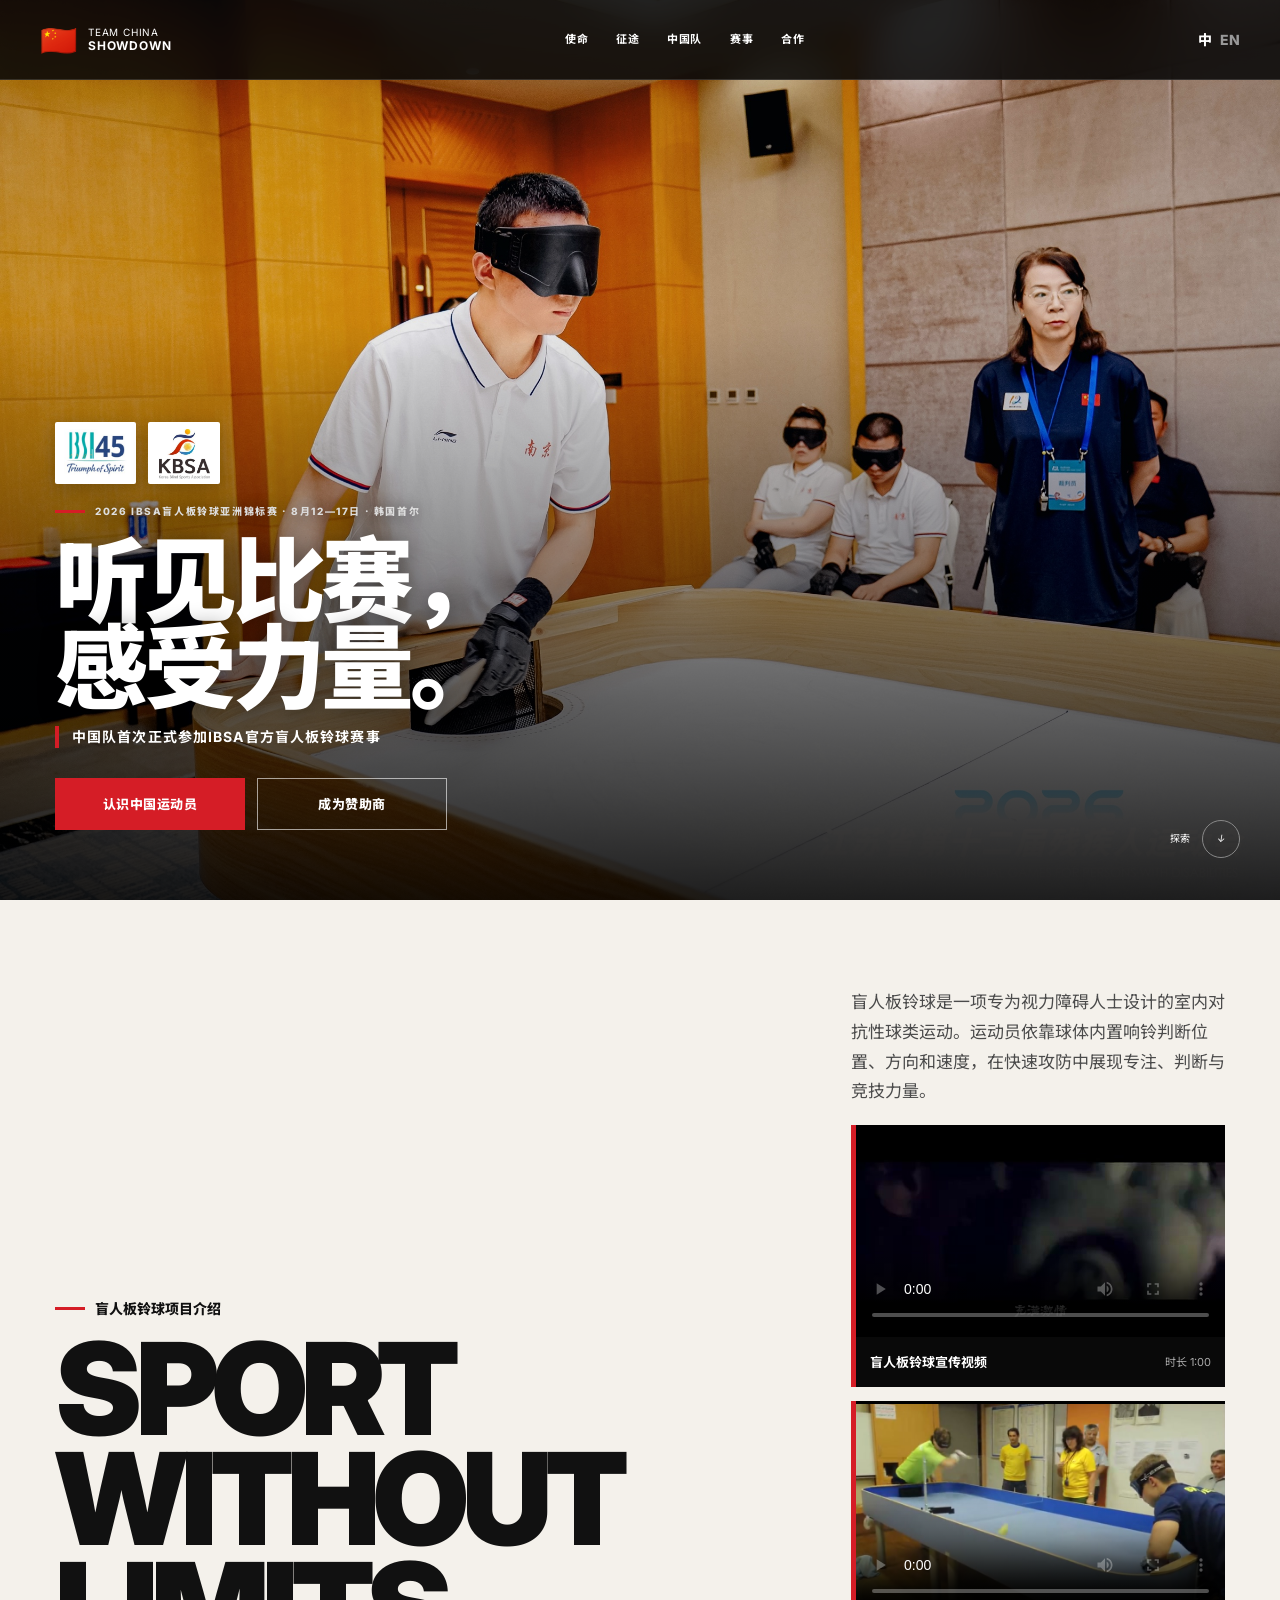
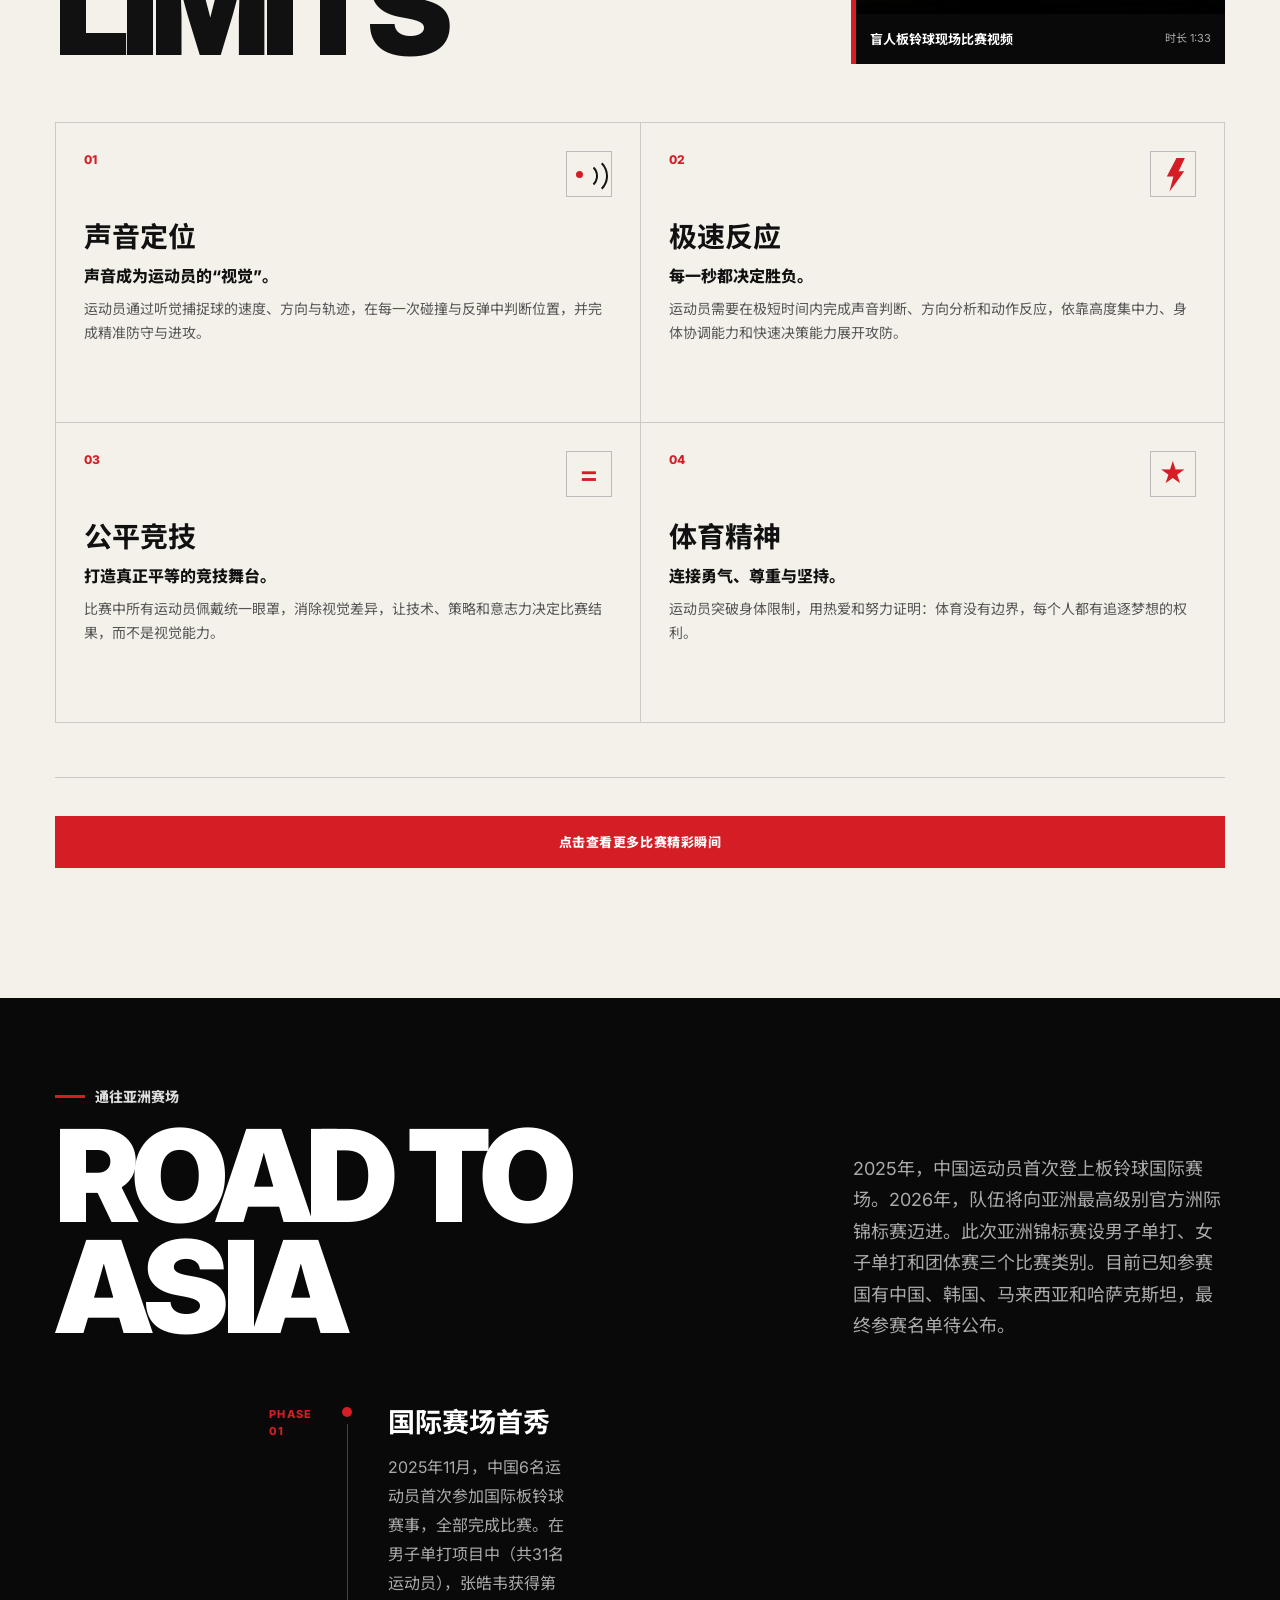
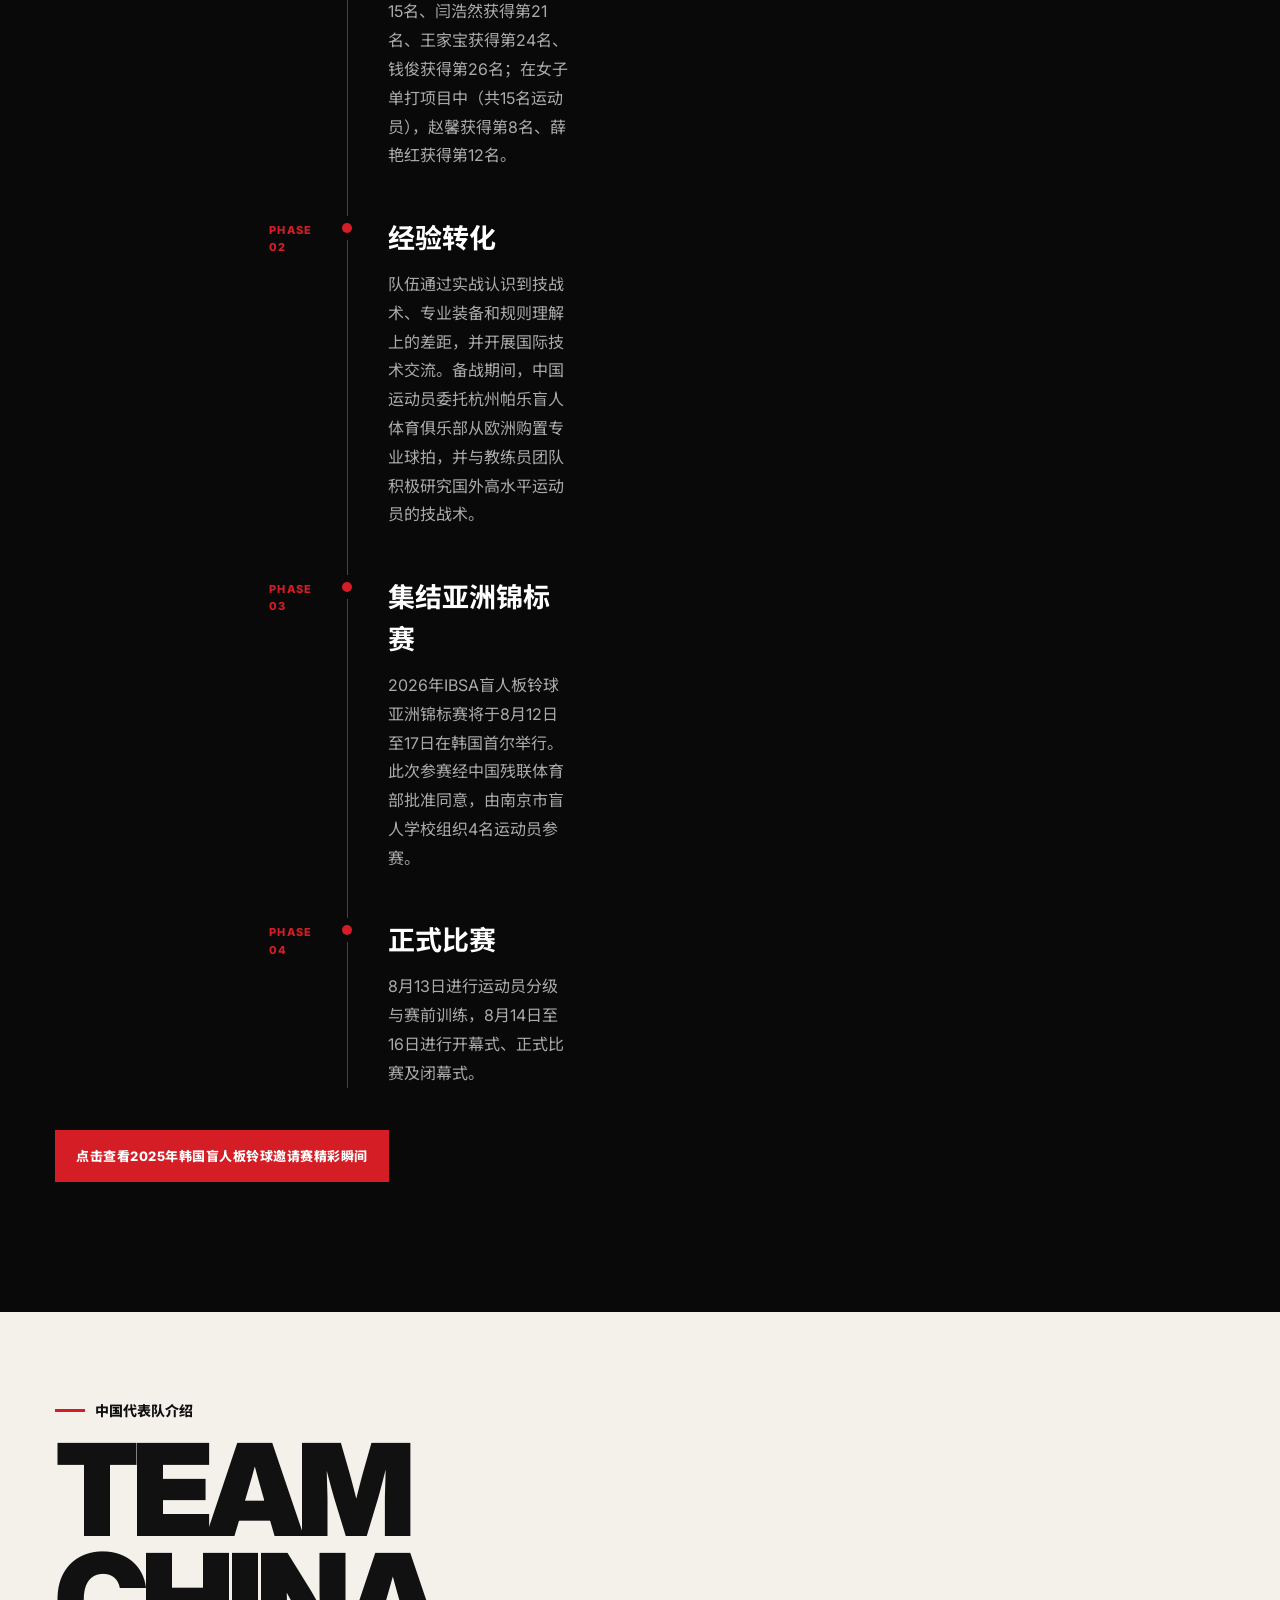
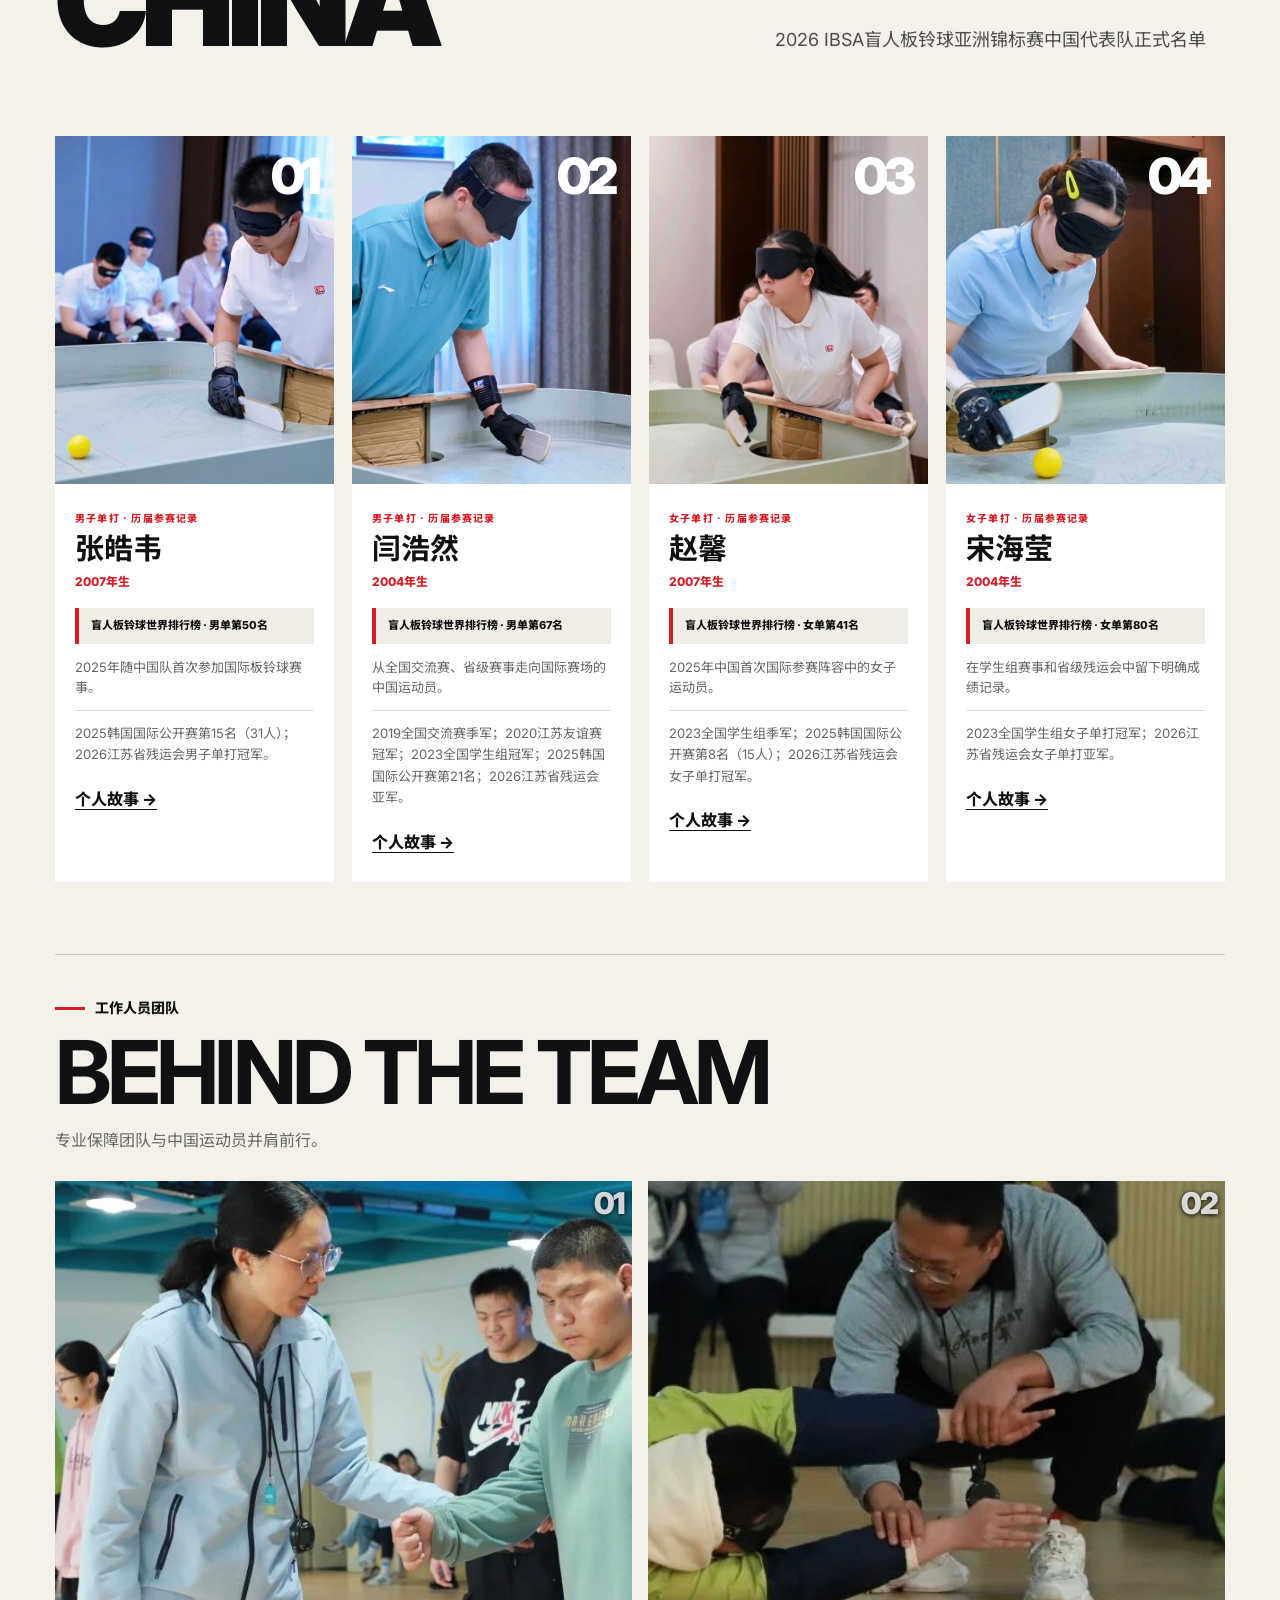
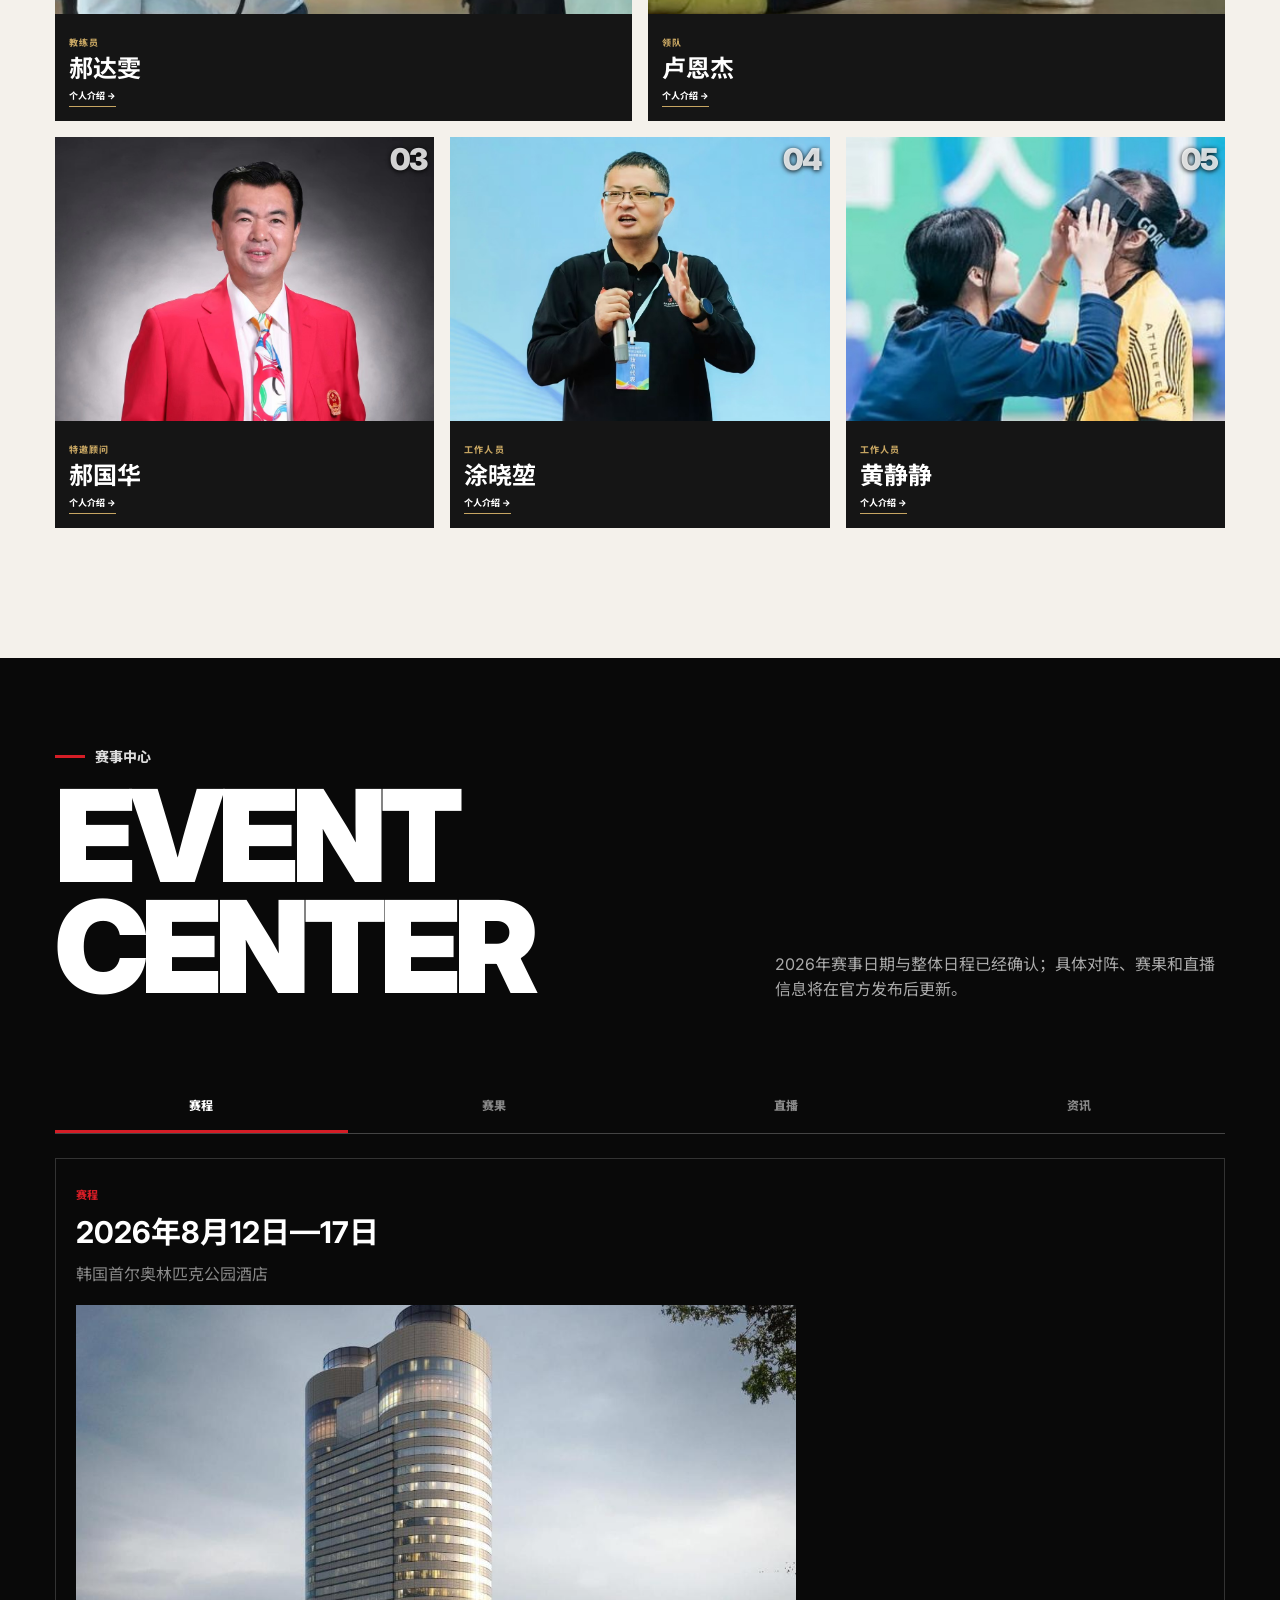
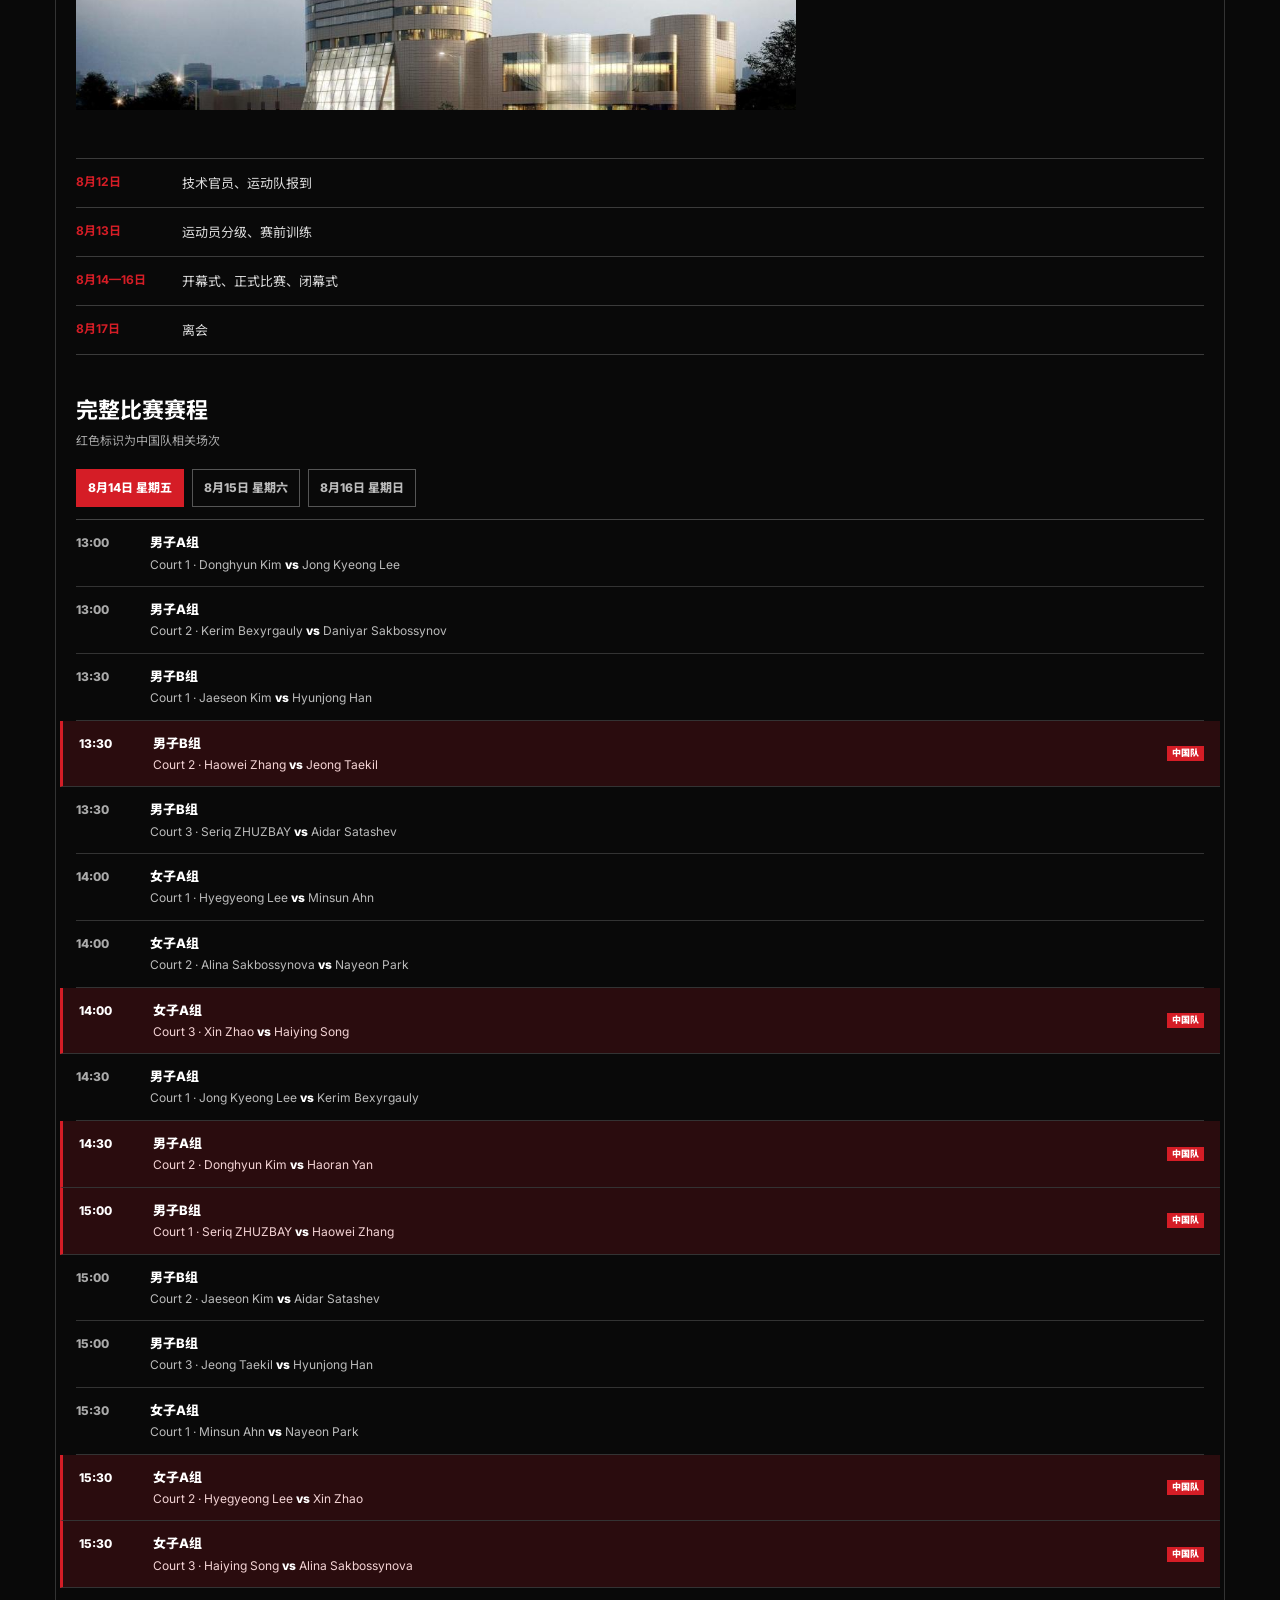
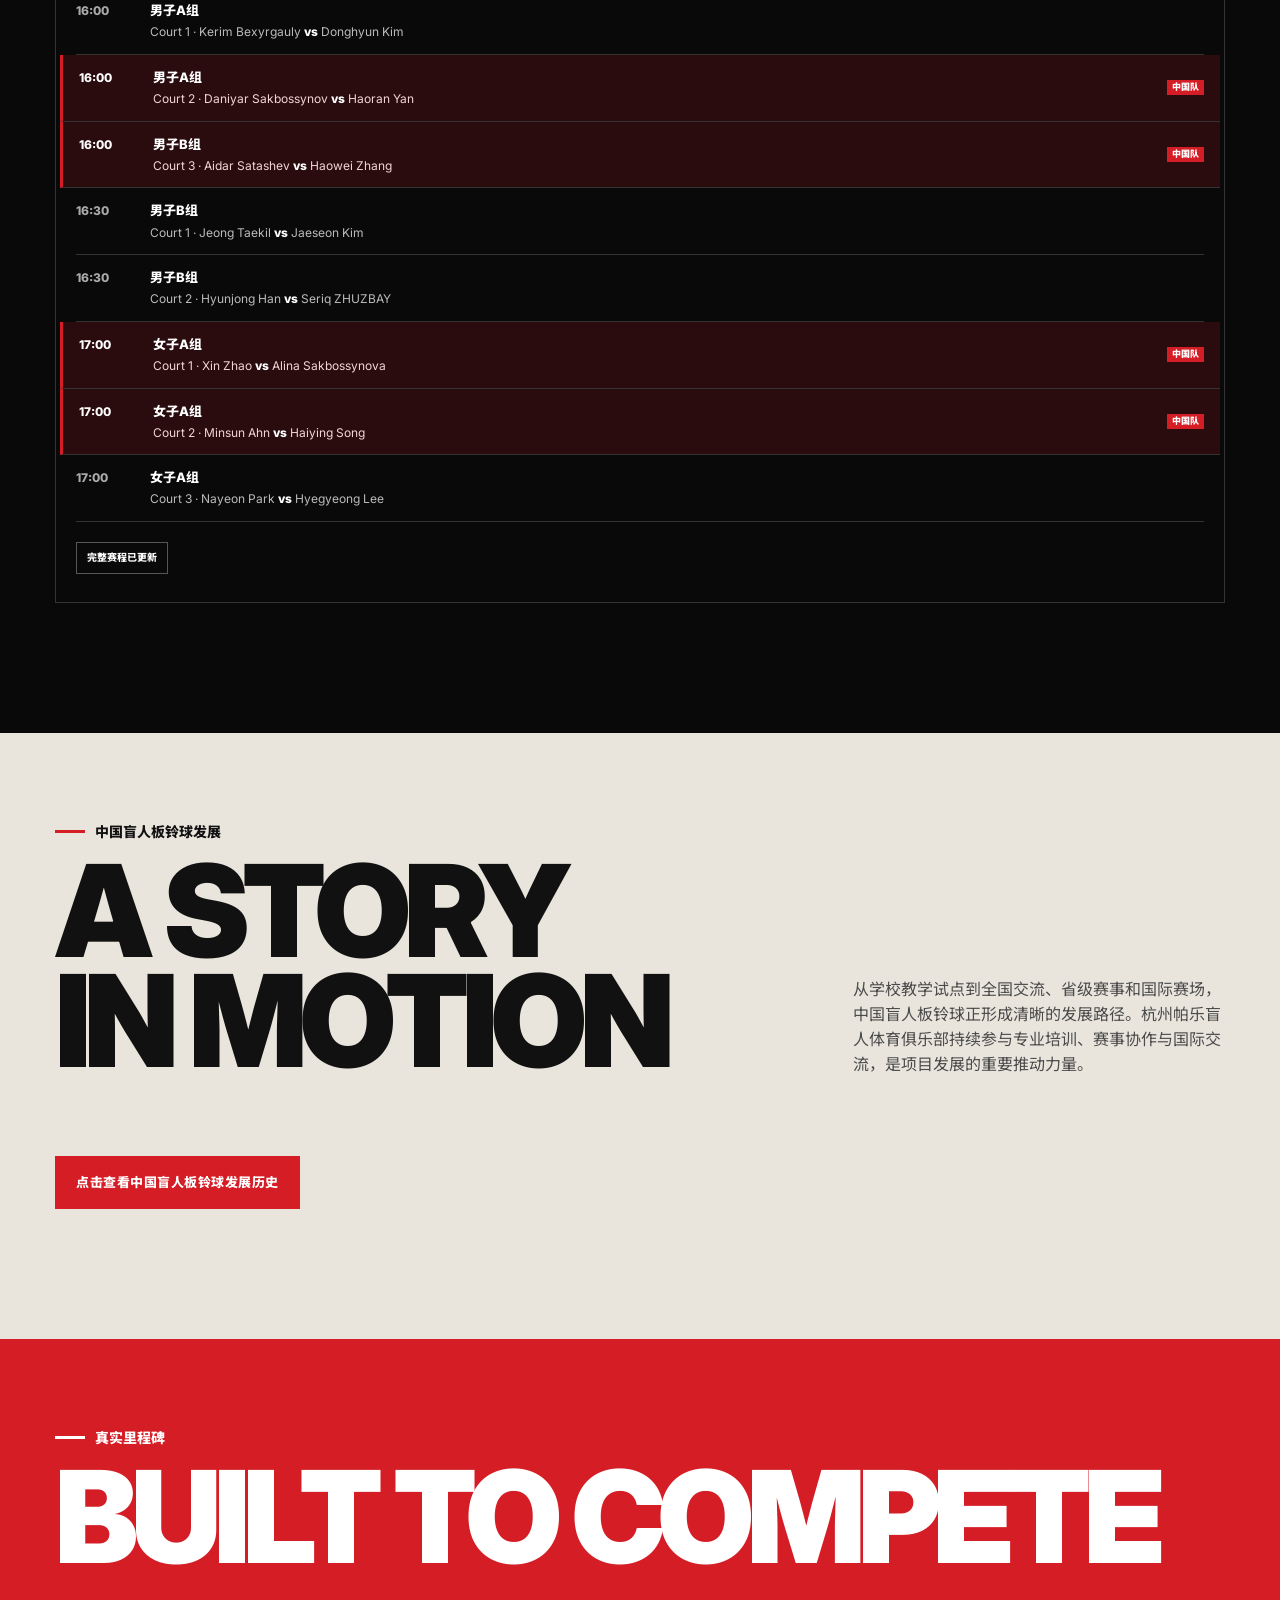
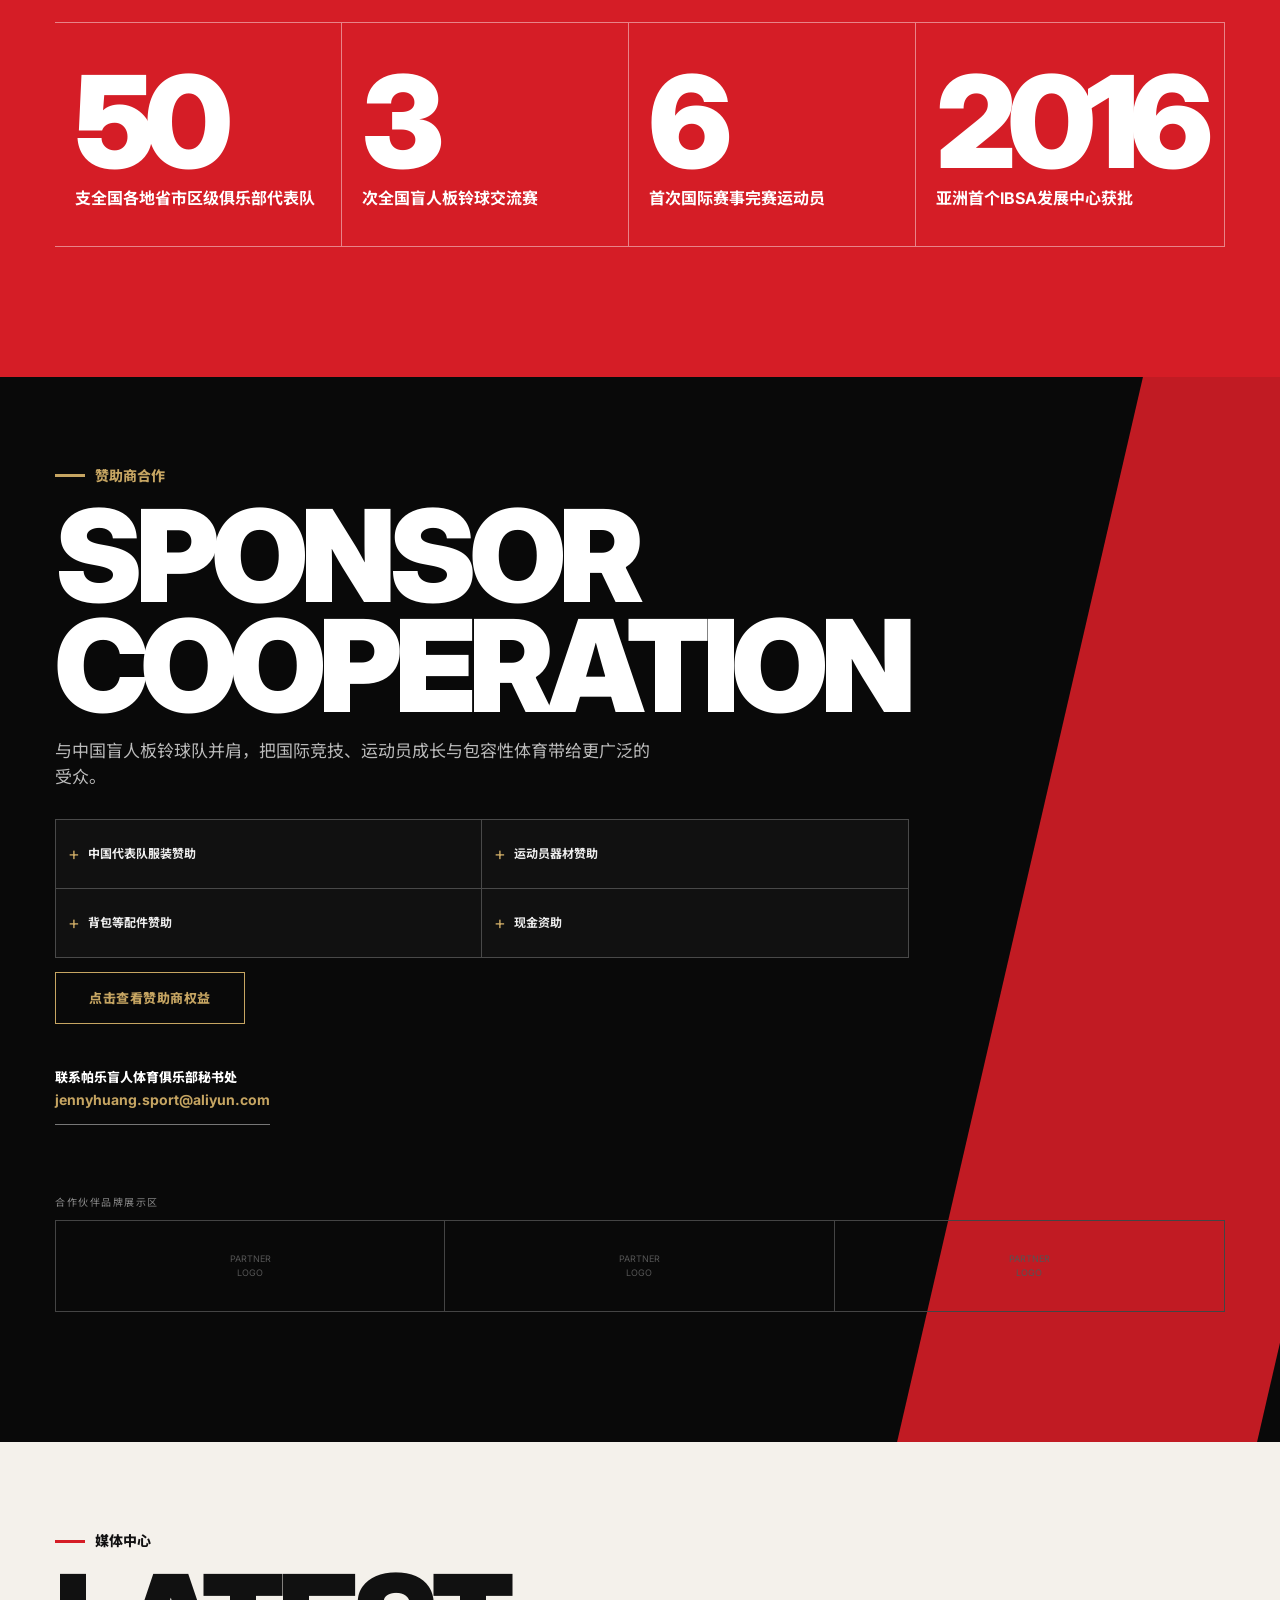
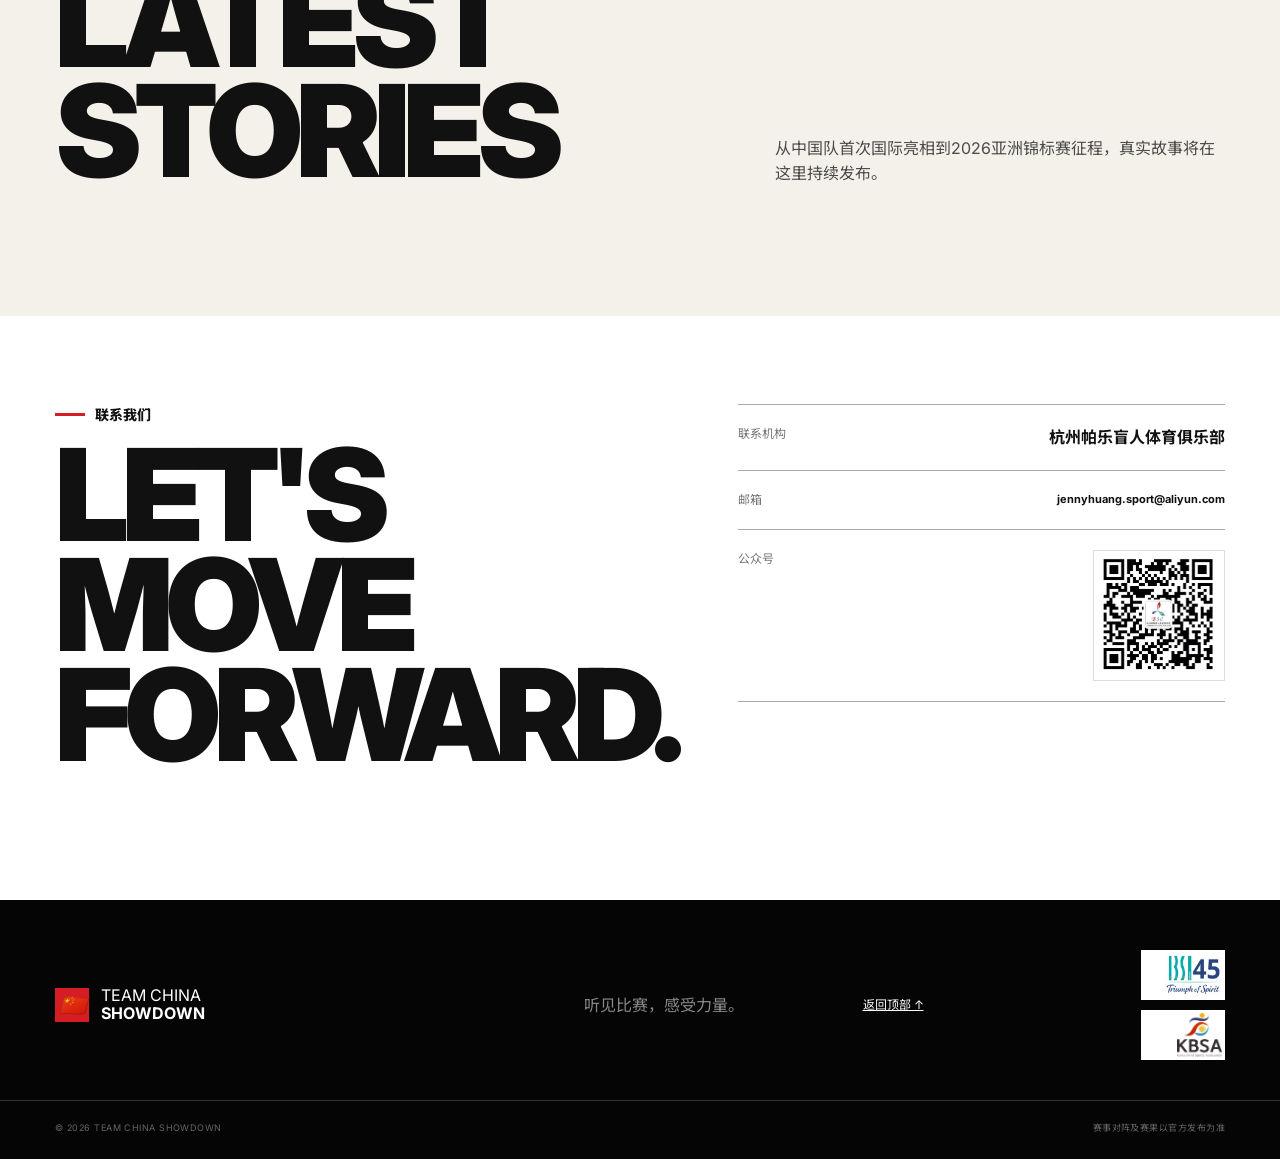
==== commit 5cefe2b3: "Update championship schedule" ====
--- a/index.html
+++ b/index.html
@@ -4,7 +4,7 @@
   <meta charset="utf-8">
   <meta name="viewport" content="width=device-width, initial-scale=1, viewport-fit=cover">
   <meta name="theme-color" content="#0a0a0a">
-  <title>中国板铃球代表队｜2026亚洲板铃球锦标赛</title>
+  <title>中国队-2026IBSA亚洲盲人板铃球锦标赛</title>
   <meta name="description" content="中国板铃球代表队2026 IBSA盲人板铃球亚洲锦标赛专题网站：8月12日至17日，韩国首尔。了解赛事、运动员记录、中国项目发展与合作机会。">
   <meta property="og:type" content="website">
   <meta property="og:title" content="TEAM CHINA SHOWDOWN｜2026 Asian Showdown Championships">
@@ -16,9 +16,9 @@
   <link rel="preconnect" href="https://fonts.googleapis.com">
   <link rel="preconnect" href="https://fonts.gstatic.com" crossorigin>
   <link href="https://fonts.googleapis.com/css2?family=Inter:wght@400;500;600;700;800;900&family=Noto+Sans+SC:wght@400;500;600;700;900&display=swap" rel="stylesheet">
-  <link rel="stylesheet" href="style.css?v=20260714-34">
-  <script src="content.js?v=20260714-34" defer></script>
-  <script src="script.js?v=20260714-34" defer></script>
+  <link rel="stylesheet" href="style.css?v=20260813-35">
+  <script src="content.js?v=20260813-35" defer></script>
+  <script src="script.js?v=20260813-35" defer></script>
 </head>
 <body>
   <a class="skip-link" href="#main" data-i18n="skip">跳至主要内容</a>
--- a/style.css
+++ b/style.css
@@ -3,6 +3,8 @@
 @media(min-width:1000px){:root{--header:80px;--pad:55px}.site-header{padding-inline:40px}.desktop-nav{display:flex;gap:28px}.desktop-nav a{font-size:11px;text-transform:uppercase;font-weight:700;letter-spacing:.05em}.desktop-nav a:hover{color:var(--red)}.menu-toggle{display:none}.section{padding:130px 0}.section-head,.split-title{grid-template-columns:1.55fr .75fr;align-items:end;margin-bottom:80px}.section-head.compact{grid-template-columns:1fr .65fr}.hero-content{padding-bottom:90px}.hero-line{margin:36px 0}.scroll-cue{position:absolute;right:40px;bottom:42px;display:flex;align-items:center;gap:12px;font-size:10px;text-transform:uppercase}.scroll-cue i{display:grid;place-items:center;width:38px;height:38px;border:1px solid #888;border-radius:50%}.timeline{margin-left:calc(25% - 1px)}.timeline-item{display:grid;grid-template-columns:180px 1fr;padding-left:40px}.timeline-item .phase{position:absolute;right:calc(100% + 35px);top:4px}.timeline-item h3{margin-top:0}.athlete-grid{grid-template-columns:repeat(4,1fr)}.sport-grid{grid-template-columns:repeat(4,1fr)}.story-node{grid-template-columns:180px 260px 1fr;padding:35px 0}.story-node h3{font-size:22px}.partner-layout{grid-template-columns:1.1fr .75fr;align-items:end}.partnership-accent{width:360px}.media-grid{grid-template-columns:repeat(3,1fr)}.media-card:first-child{grid-column:span 1}.modal-card{padding:60px}}
 @media(prefers-reduced-motion:reduce){html{scroll-behavior:auto}*,*:before,*:after{animation-duration:.01ms!important;transition-duration:.01ms!important}}
 .event-schedule{width:100%;margin-top:24px;border-top:1px solid #3b3b3b}.event-schedule-row{display:grid;grid-template-columns:90px 1fr;gap:16px;padding:14px 0;border-bottom:1px solid #3b3b3b}.event-schedule-row strong{color:var(--red);font-size:12px;text-transform:uppercase}.event-schedule-row span{color:#ddd;font-size:13px}.athlete-body .athlete-achievement{line-height:1.65}
+.match-schedule{width:100%;margin-top:38px}.match-schedule-heading{margin-bottom:14px}.match-schedule h4{margin:0;color:#fff;font-size:18px}.match-schedule-heading p{margin:5px 0 0;color:#aaa;font-size:12px}.match-day-tabs{display:flex;gap:8px;overflow-x:auto;padding:4px 0 12px;scrollbar-width:none}.match-day-button{flex:0 0 auto;border:1px solid #555;background:transparent;color:#bbb;padding:9px 11px;font-size:12px;font-weight:800;cursor:pointer}.match-day-button.active{border-color:var(--red);background:var(--red);color:#fff}.match-list{border-top:1px solid #444}.match-row{display:grid;grid-template-columns:43px minmax(0,1fr);gap:10px;padding:12px 0;border-bottom:1px solid #333}.match-row time{padding-top:2px;color:#aaa;font-size:12px;font-weight:800}.match-detail{min-width:0;display:grid;gap:3px}.match-phase{color:#fff;font-size:13px;font-weight:800}.match-players{color:#bbb;font-size:12px;line-height:1.55}.match-players b{color:#fff;font-weight:800}.china-match{position:relative;margin-inline:-10px;padding-inline:10px;background:rgba(213,29,38,.16);border-left:3px solid var(--red)}.china-match time,.china-match .match-phase{color:#fff}.china-match .match-players{color:#f4d4d5}.china-tag{grid-column:2;justify-self:start;background:var(--red);color:#fff;padding:2px 5px;font-size:9px;font-weight:900;line-height:1.2}
+@media(min-width:700px){.match-schedule h4{font-size:22px}.match-row{grid-template-columns:58px minmax(0,1fr) auto;align-items:start;gap:16px}.china-tag{grid-column:auto;justify-self:end;align-self:center}.china-match{margin-inline:-16px;padding-inline:16px}}
 .partnership-accent{display:none}@media(min-width:1000px){.partnership-accent{display:block}}
 .image-placeholder{overflow:hidden}
 .staff-section{margin-top:86px;padding-top:48px;border-top:1px solid var(--line)}.staff-heading{display:grid;gap:22px;margin-bottom:28px}.staff-heading h3{margin:0;font-size:clamp(2.15rem,10vw,5.5rem);line-height:.9;letter-spacing:-.055em;text-transform:uppercase}.staff-heading p{margin:16px 0 0;color:#666}.staff-hint{align-self:end;color:var(--red);font-size:10px;font-weight:800;letter-spacing:.08em;text-transform:uppercase}.staff-track{display:flex;gap:14px;overflow-x:auto;padding:2px var(--pad) 20px 2px;margin-right:calc(var(--pad) * -1);scroll-snap-type:x mandatory;overscroll-behavior-inline:contain;scrollbar-width:thin;scrollbar-color:var(--red) #ddd}.staff-card{position:relative;flex:0 0 min(76vw,290px);min-height:310px;padding:22px;background:#151515;color:#fff;display:flex;flex-direction:column;justify-content:space-between;scroll-snap-align:start;border-top:5px solid #333}.staff-card.featured{background:var(--red);border-top-color:var(--gold)}.staff-number{align-self:flex-end;color:#777;font-size:42px;font-weight:900;line-height:1;letter-spacing:-.06em}.staff-card.featured .staff-number{color:rgba(255,255,255,.5)}.staff-role{color:var(--gold);font-size:11px;font-weight:800;letter-spacing:.12em;text-transform:uppercase}.staff-card.featured .staff-role{color:#fff}.staff-card h4{margin:8px 0 10px;font-size:36px;line-height:1}.staff-card small{color:#777;font-size:9px;text-transform:uppercase;letter-spacing:.08em}.staff-card.featured small{color:rgba(255,255,255,.7)}
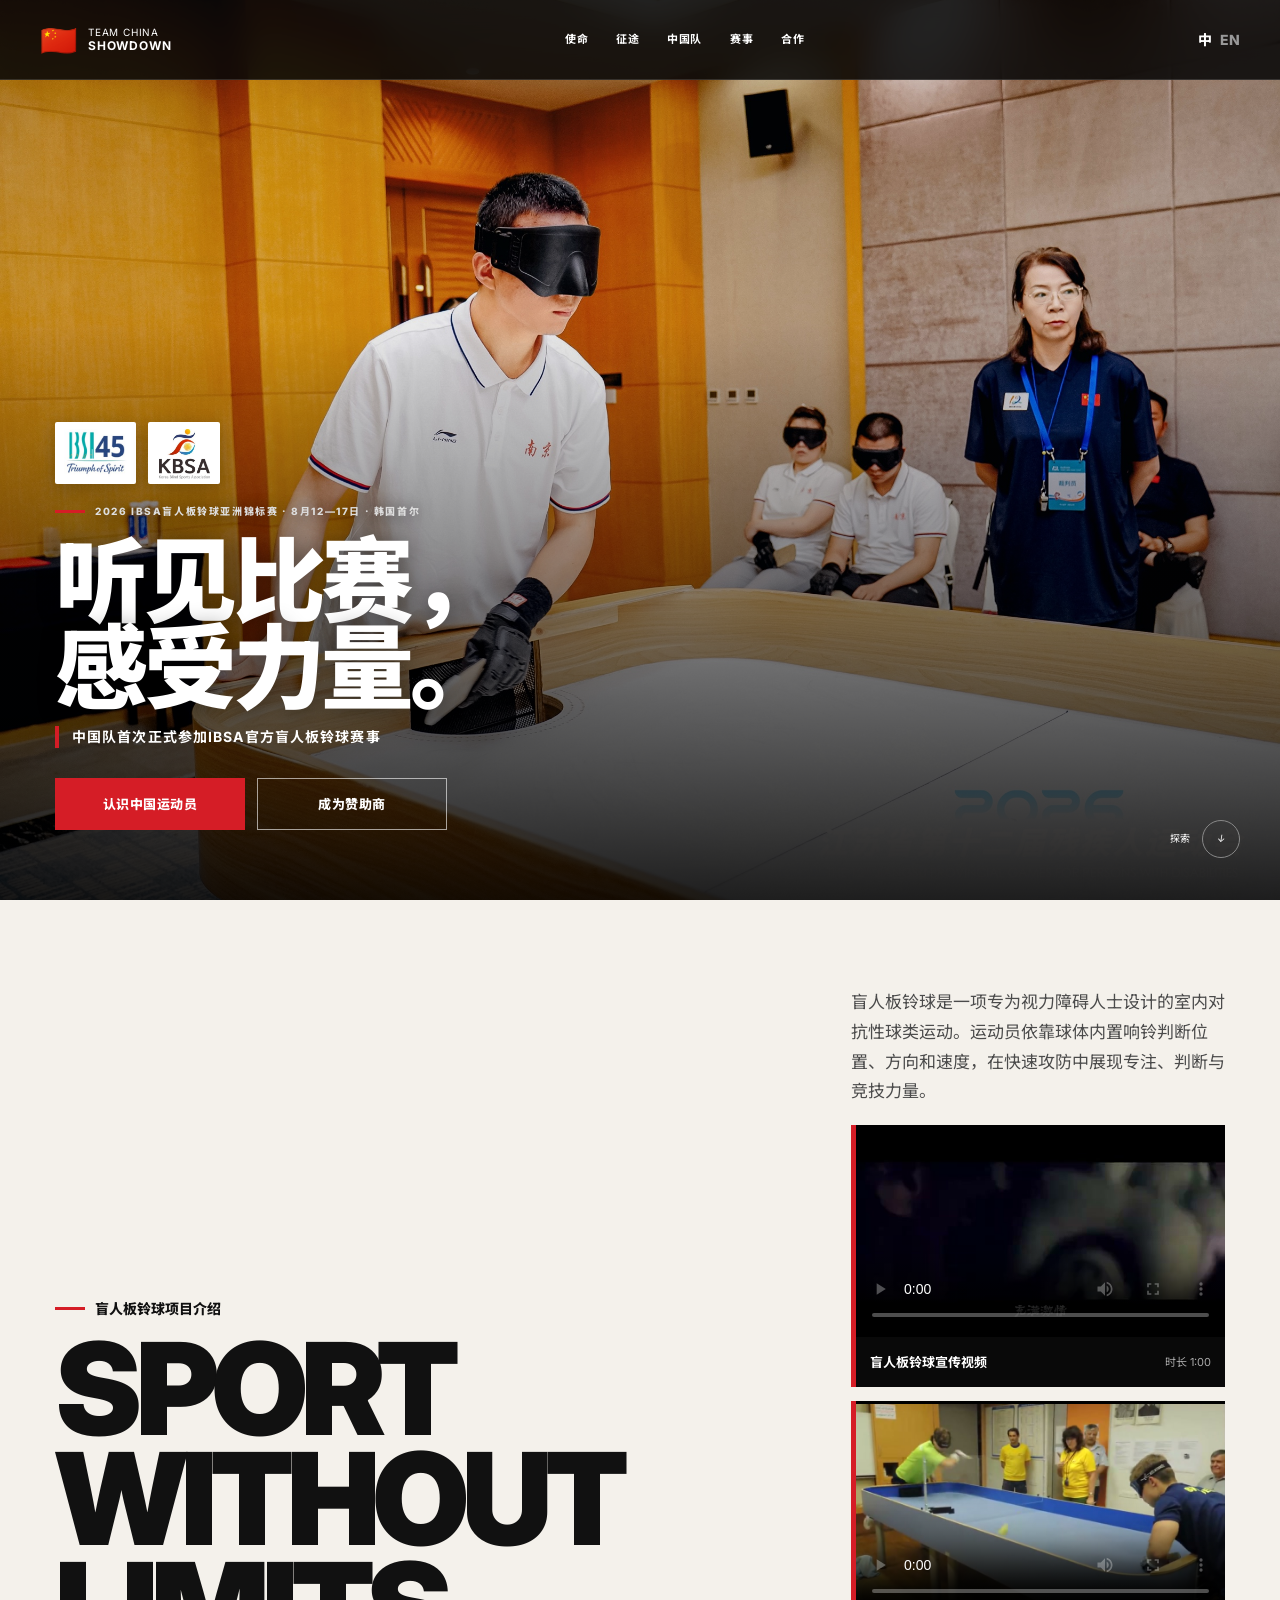
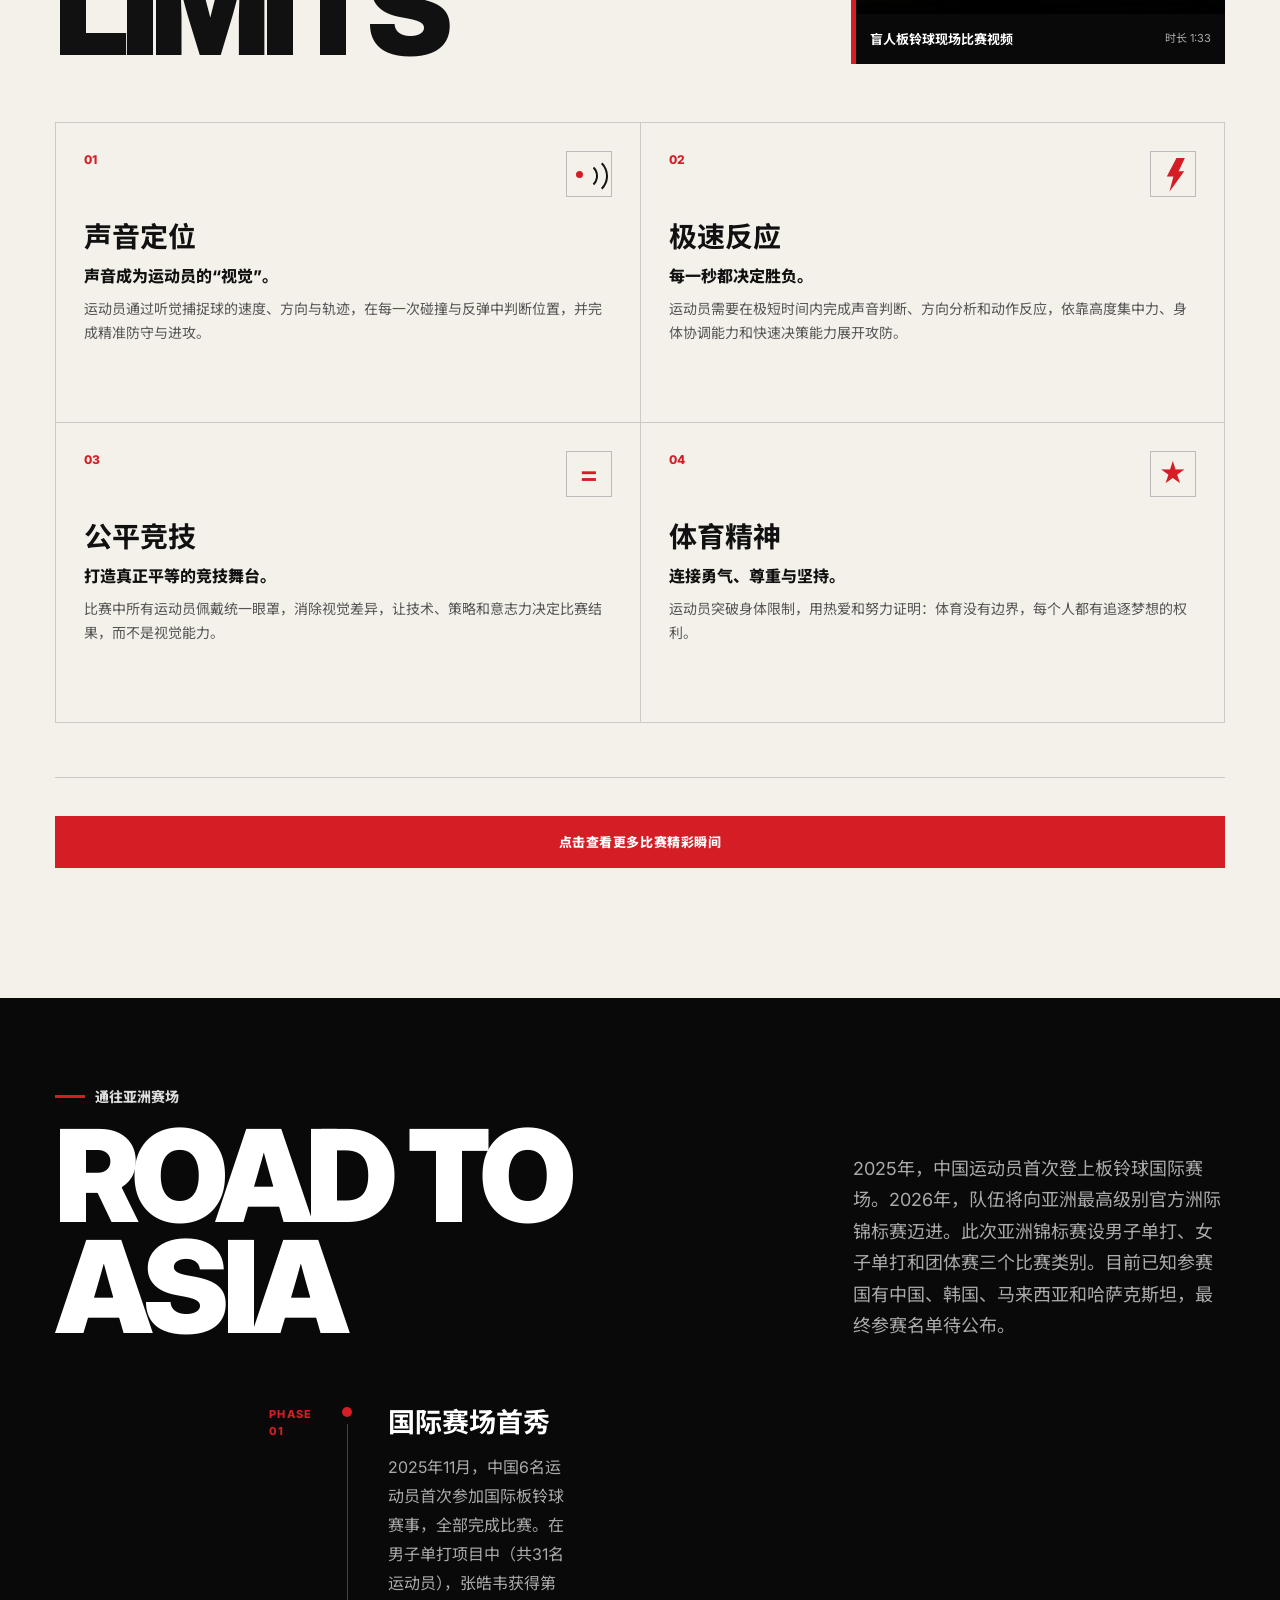
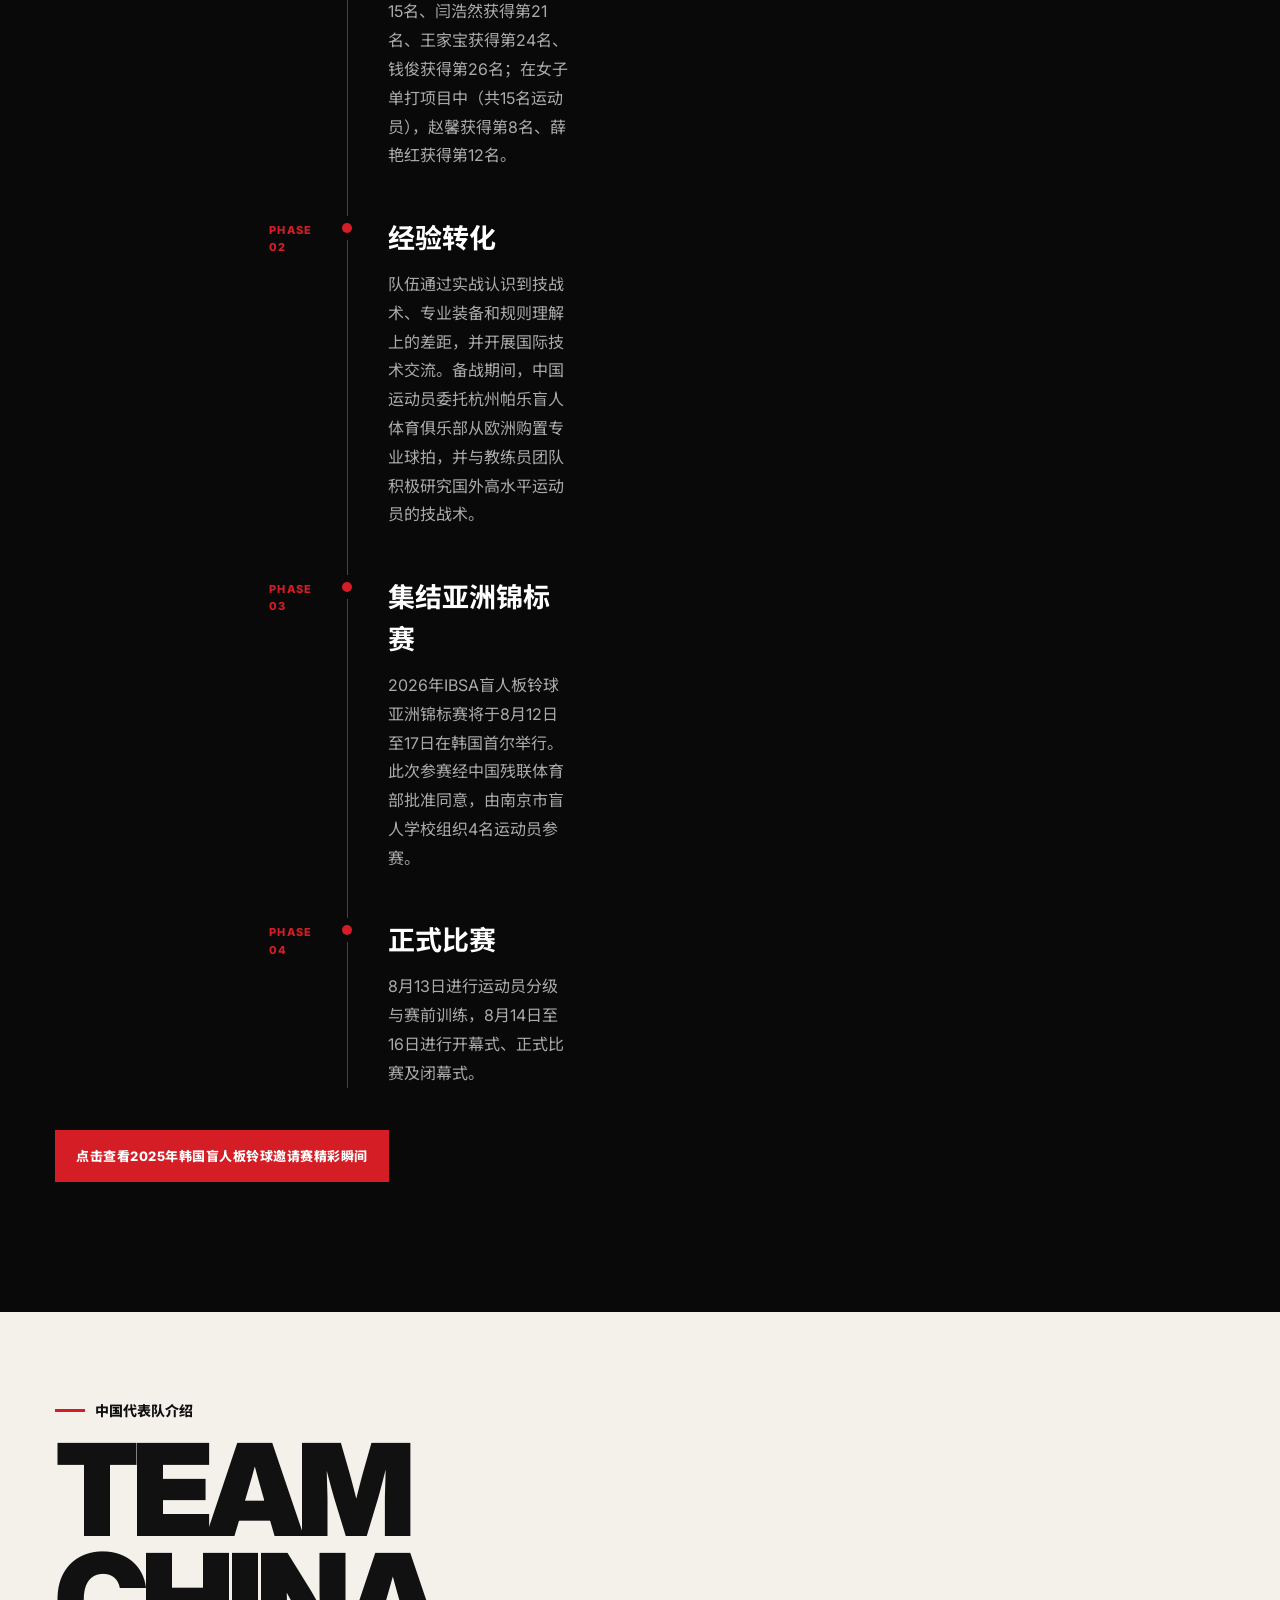
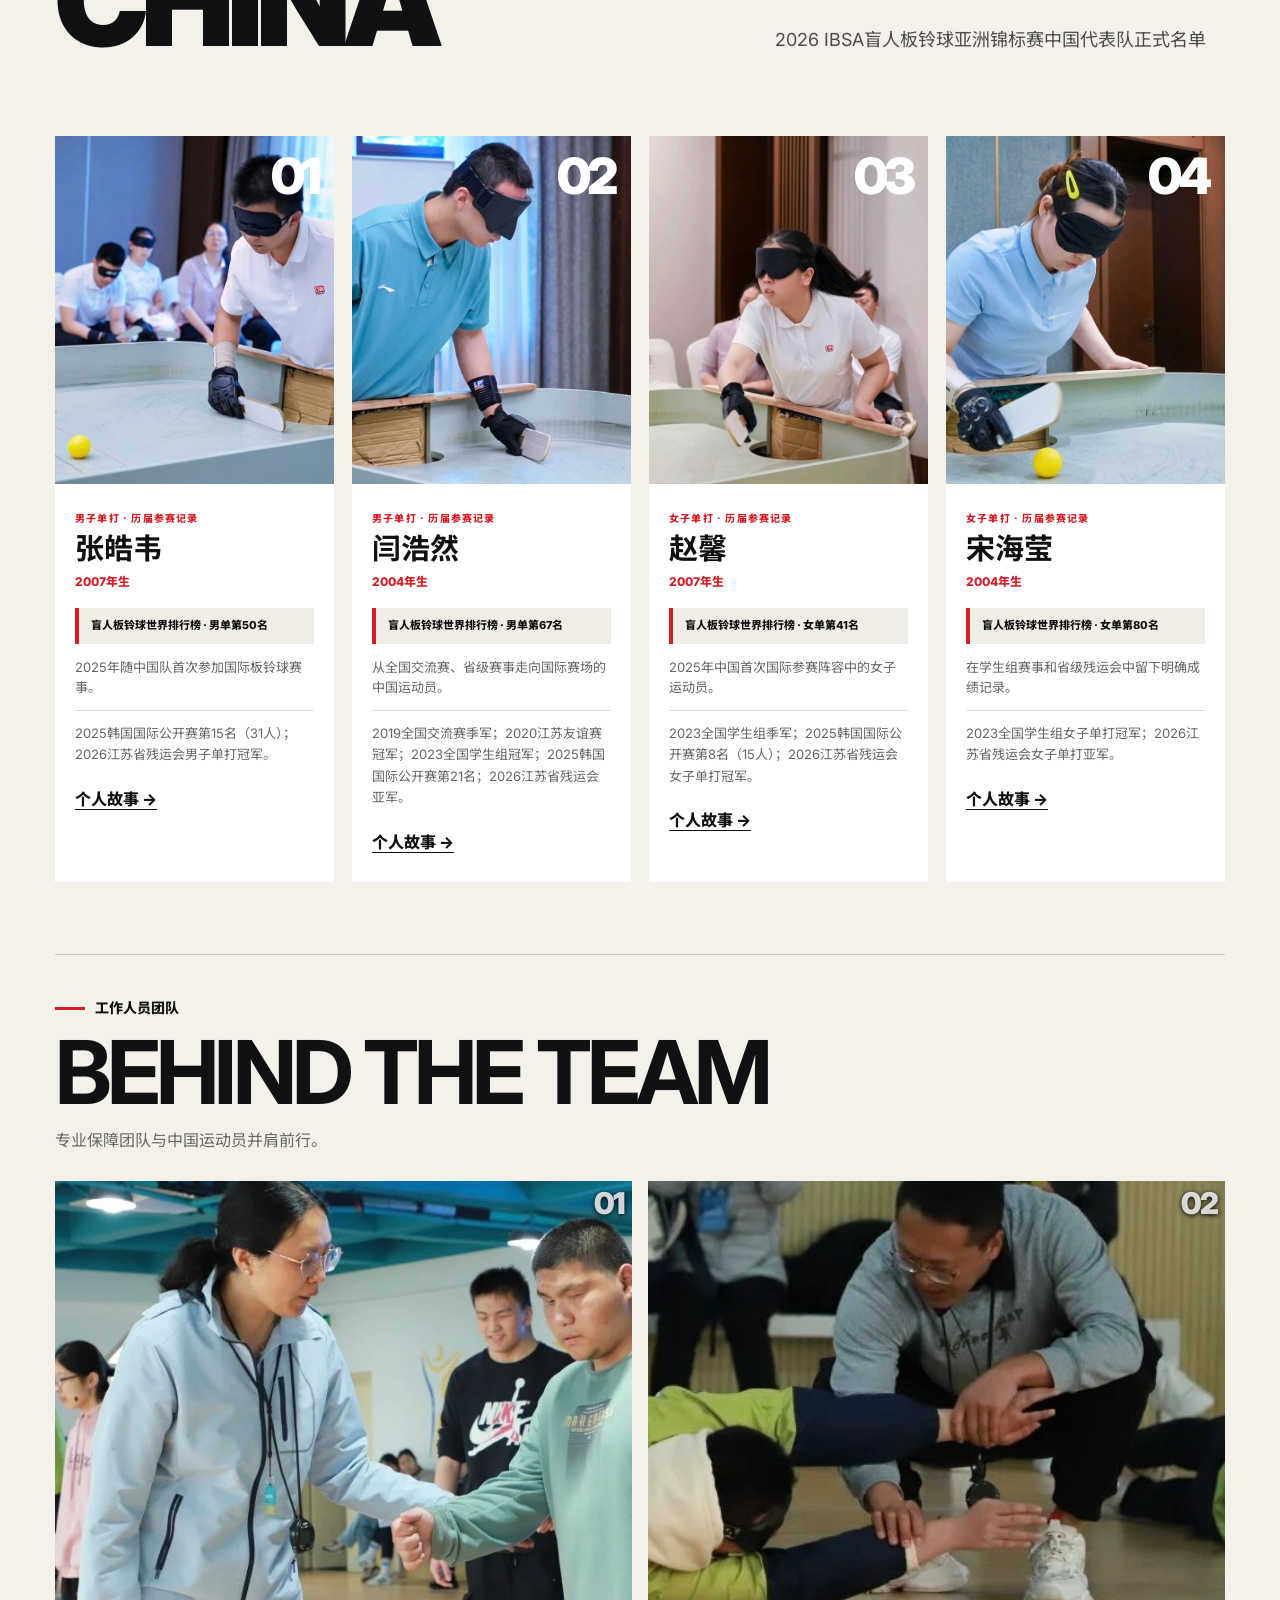
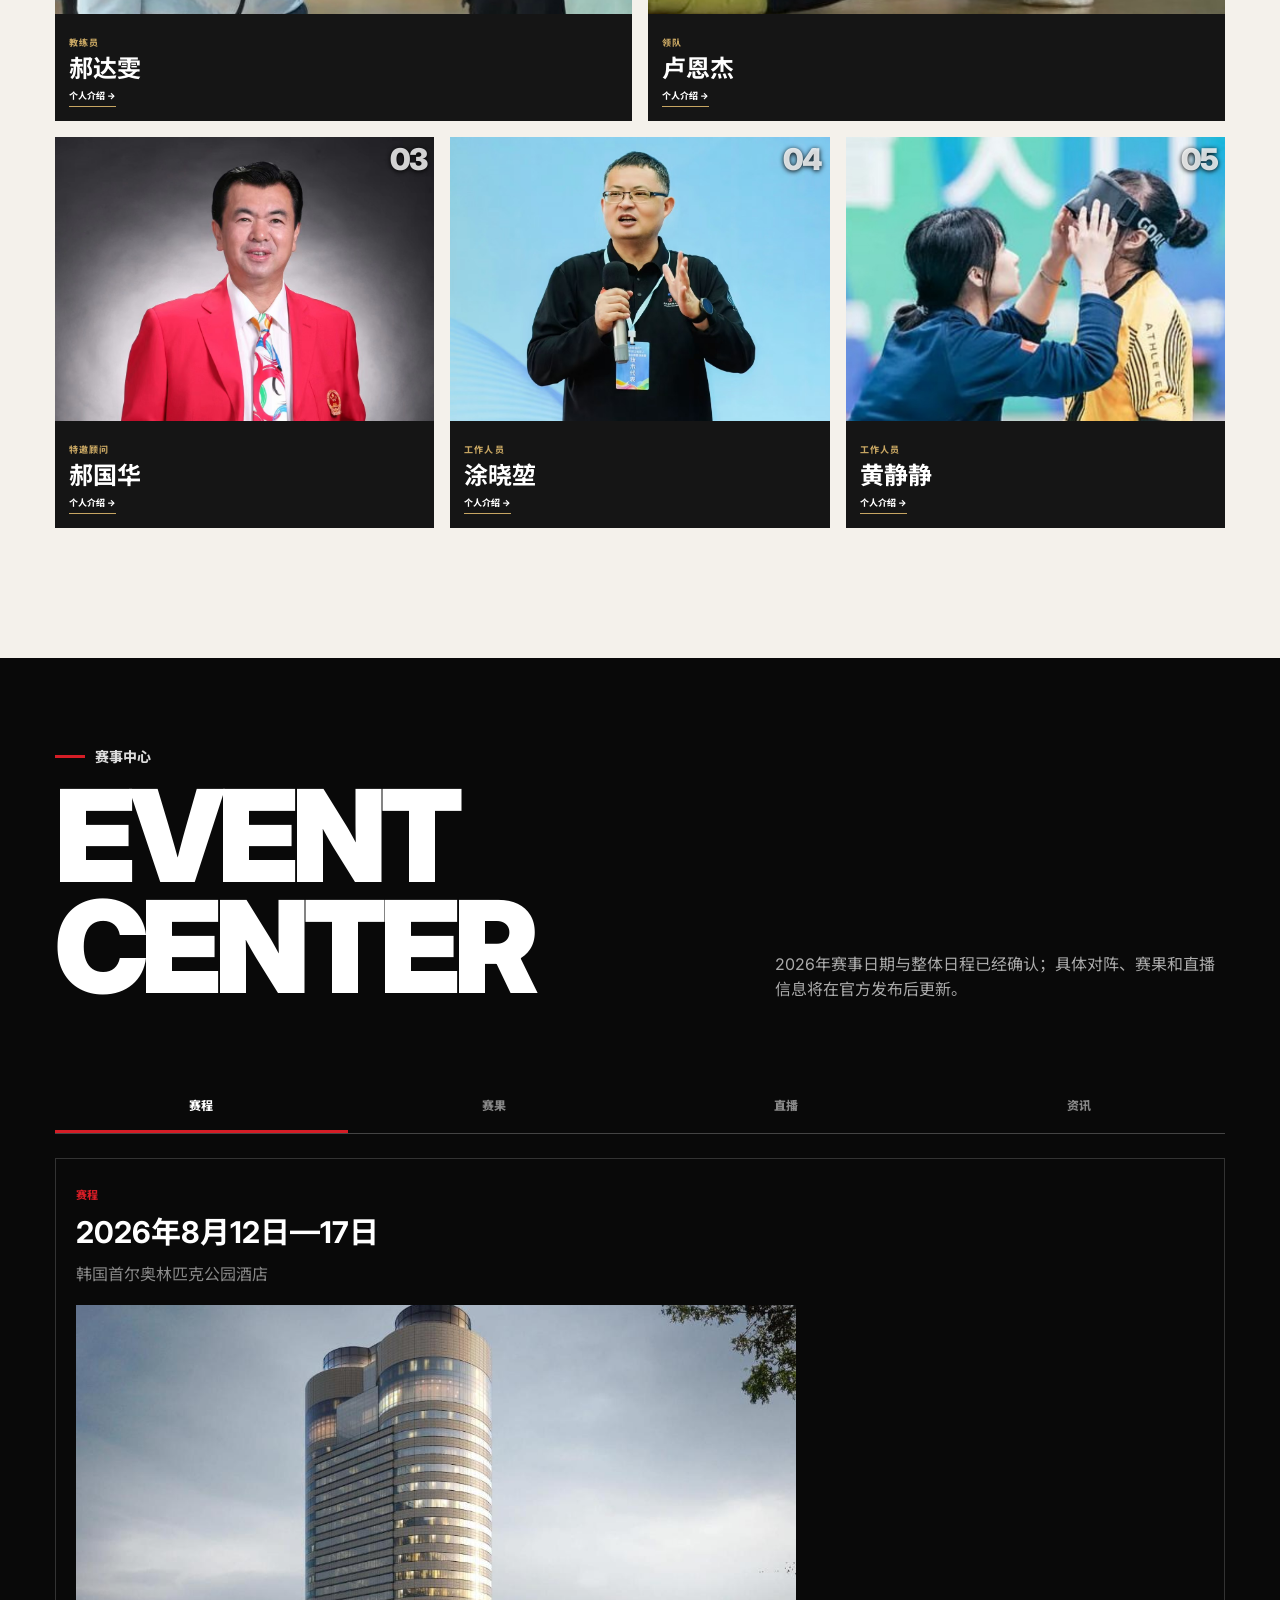
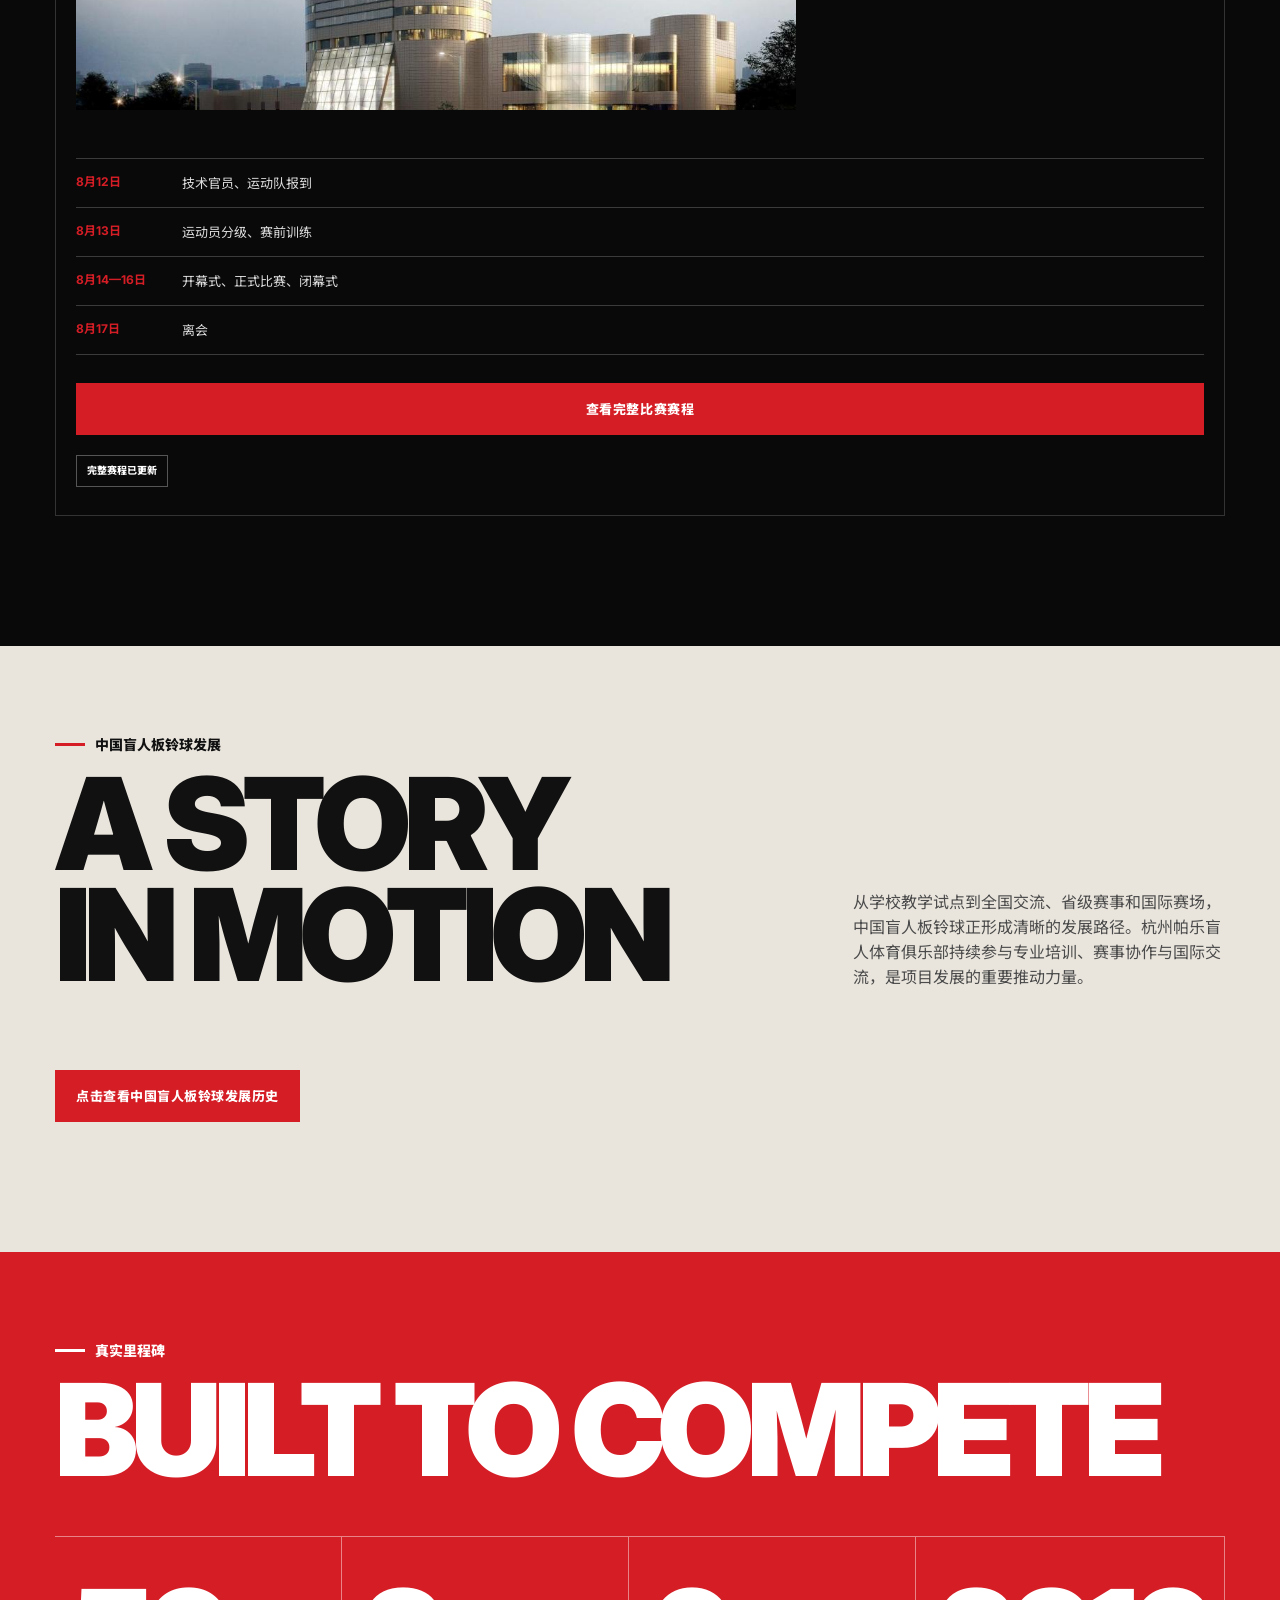
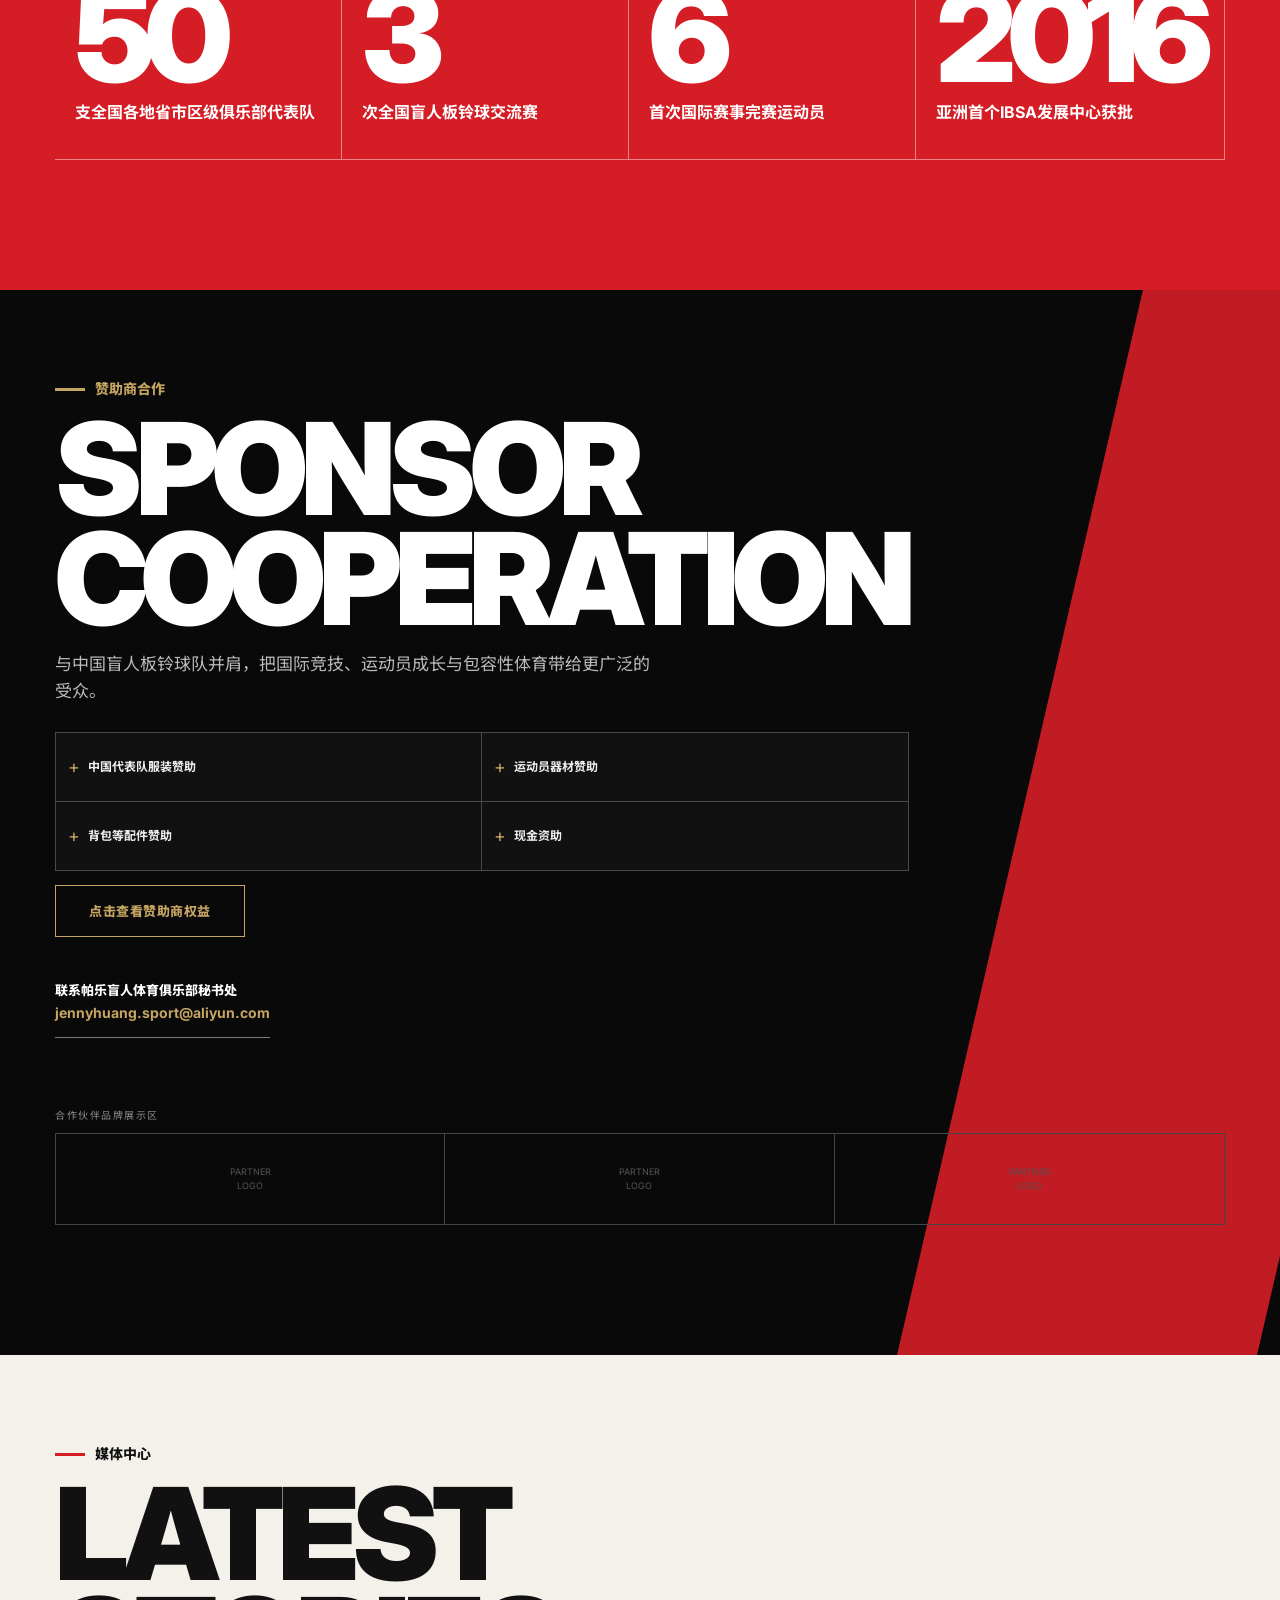
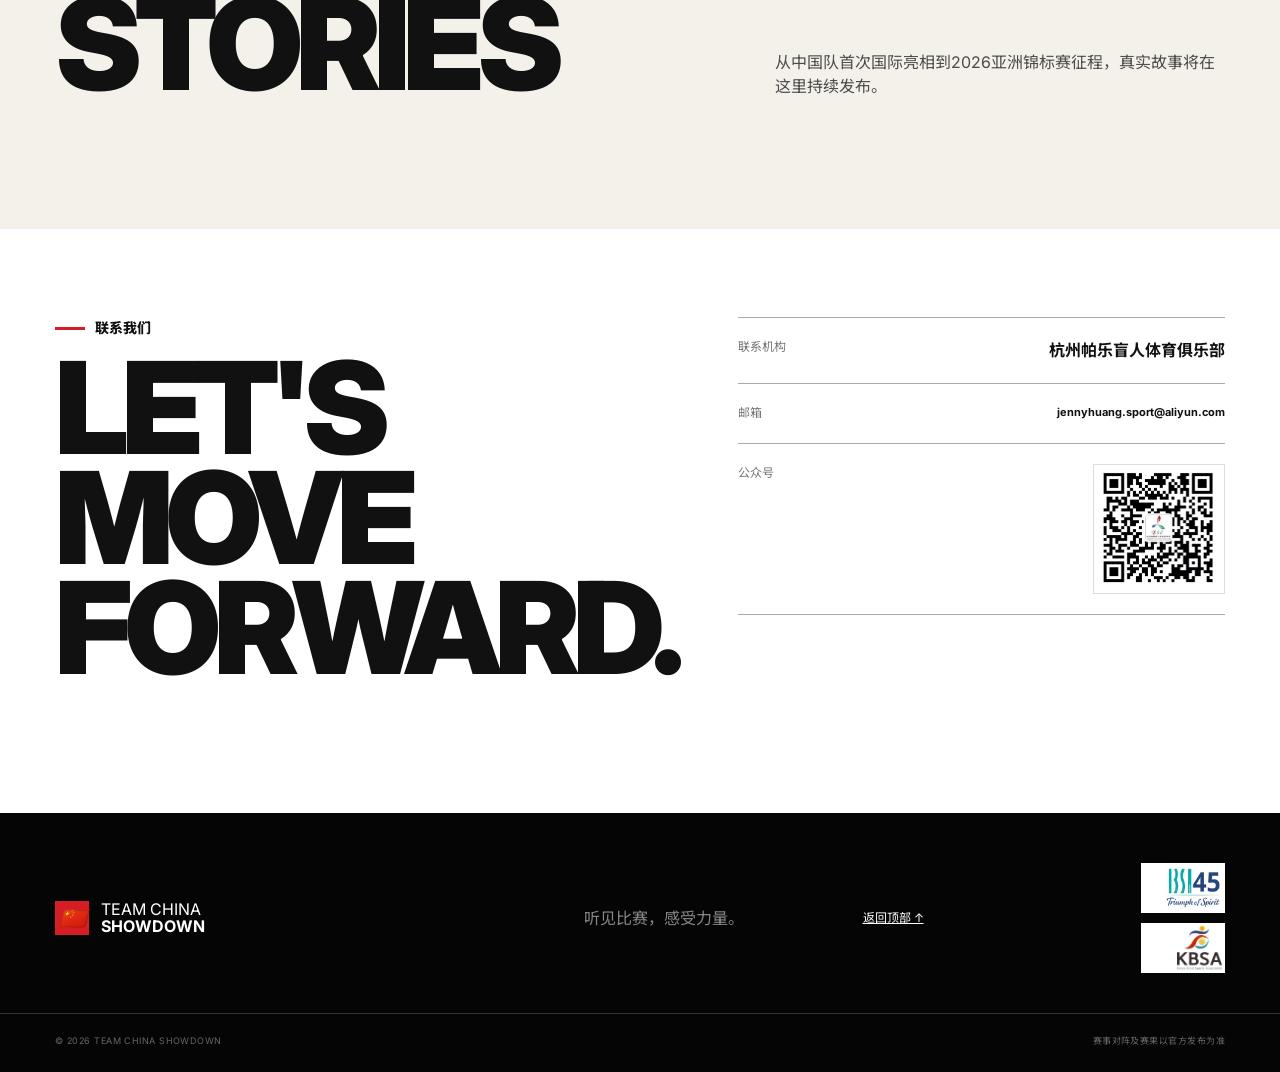
==== commit f6790539: "Move full schedule into modal" ====
--- a/index.html
+++ b/index.html
@@ -16,9 +16,9 @@
   <link rel="preconnect" href="https://fonts.googleapis.com">
   <link rel="preconnect" href="https://fonts.gstatic.com" crossorigin>
   <link href="https://fonts.googleapis.com/css2?family=Inter:wght@400;500;600;700;800;900&family=Noto+Sans+SC:wght@400;500;600;700;900&display=swap" rel="stylesheet">
-  <link rel="stylesheet" href="style.css?v=20260813-35">
-  <script src="content.js?v=20260813-35" defer></script>
-  <script src="script.js?v=20260813-35" defer></script>
+  <link rel="stylesheet" href="style.css?v=20260813-36">
+  <script src="content.js?v=20260813-36" defer></script>
+  <script src="script.js?v=20260813-36" defer></script>
 </head>
 <body>
   <a class="skip-link" href="#main" data-i18n="skip">跳至主要内容</a>
@@ -104,6 +104,7 @@
   <div class="modal" id="athlete-modal" hidden role="dialog" aria-modal="true" aria-labelledby="modal-title"><div class="modal-card profile-modal-card"><button class="modal-close" aria-label="Close">×</button><div class="eyebrow"><span></span><span data-i18n="athleteStory">运动员故事</span></div><img class="modal-profile-photo" id="modal-photo" src="" alt=""><h2 id="modal-title"></h2><p data-i18n="modalCopy">运动员世界排名与历届参赛成绩。</p></div></div>
   <div class="modal" id="staff-modal" hidden role="dialog" aria-modal="true" aria-labelledby="staff-modal-title"><div class="modal-card staff-profile-card profile-modal-card"><button class="modal-close staff-modal-close" aria-label="Close">×</button><div class="eyebrow"><span></span><span data-i18n="staffProfile">团队成员介绍</span></div><img class="modal-profile-photo" id="staff-modal-photo" src="" alt=""><p class="staff-modal-role" id="staff-modal-role"></p><h2 id="staff-modal-title"></h2><p id="staff-modal-copy">个人介绍待补充。</p></div></div>
   <div class="modal gallery-modal" id="gallery-modal" hidden role="dialog" aria-modal="true" aria-labelledby="gallery-modal-title"><div class="modal-card gallery-modal-card"><button class="modal-close gallery-modal-close" aria-label="Close">×</button><div class="eyebrow"><span></span><span data-i18n="galleryModalLabel">历届比赛精彩瞬间</span></div><h2 id="gallery-modal-title" data-i18n="galleryTitle">比赛精彩瞬间</h2><div class="gallery-modal-content" id="gallery-modal-content"></div></div></div>
+  <div class="modal schedule-modal" id="schedule-modal" hidden role="dialog" aria-modal="true" aria-labelledby="schedule-modal-title"><article class="modal-card schedule-modal-card"><button class="modal-close schedule-modal-close" aria-label="关闭">×</button><div class="eyebrow"><span></span><span id="schedule-modal-label">2026 IBSA盲人板铃球亚洲锦标赛</span></div><h2 id="schedule-modal-title">完整比赛赛程</h2><div id="schedule-modal-content"></div></article></div>
   <div class="modal history-modal" id="history-modal" hidden role="dialog" aria-modal="true" aria-labelledby="history-modal-title"><article class="modal-card history-modal-card"><button class="modal-close history-modal-close" aria-label="关闭">×</button><div class="eyebrow"><span></span><span>项目介绍</span></div><h2 id="history-modal-title">中国盲人板铃球项目介绍</h2><div class="history-copy"><p>盲人板铃球是一项专为视力残疾人设计的室内对抗性球类运动，运动员主要依靠球体内置响铃发出的声音判断球的位置、方向和速度，通过击球、拦截、防守和进攻完成比赛。该项目起源于国际盲人体育体系，1977 年由加拿大盲人乔·刘易斯提出项目雏形，后由帕特里克·约克共同完善规则和器材，逐步发展成为兼具体育教育、竞技、健身、康复和休闲功能的视障人士体育项目。国际上，盲人板铃球曾进入残奥会及世界盲人运动会等赛事体系，并在欧洲、亚洲、美洲等多个地区推广开展。</p><h3>项目起源</h3><p>中国盲人板铃球项目的系统开展，较早始于大连盲聋学校。2016 年初，大连盲聋学校为解决北方冬季视障学生室内体育教学和健身活动不足的问题，问询时任国际盲人体育联合会亚洲委员会主席涂晓堃是否能够引进适合盲生开展的室内体育项目，因此国内组织团队以涂晓堃为领队、盲人体育专家毛伟民和陈青，以及大连盲聋学校体育教师金朝文赴意大利比萨观摩欧洲盲人板铃球锦标赛，学习项目训练方法、比赛规则和组织模式。随后，在学校装修建设盲人板铃球活动室，从国外购置球桌等训练器材，在校内开展教学、训练和课外活动，并邀请学生家长及往届毕业生共同参与，形成了我国早期较为系统的盲人板铃球教学实践基础。2016 年底，大连盲聋学校经国际盲人体育联合会盲人板铃球分会评估批准，成为亚洲第一个 IBSA 盲人板铃球发展中心，标志着该项目在我国进入相对规范化的起步阶段。</p><h3>项目发展</h3><p>2017 年，盲人板铃球开始进入中国残疾人康复体育、健身体育项目推广视野。大连盲聋学校会同大连市残疾人联合会，向中国残疾人体育运动管理中心群体特奥部申报盲人板铃球项目；同年 3 月，项目入围“残疾人康复体育、健身体育项目交流展示暨评选活动”，并被评为“三类优秀创编项目”。同年 9 月，首届全国盲人板铃球推介研讨会暨培训班在云南昆明举办，为项目在残联、特教学校和基层机构中的推广奠定了教练员、裁判员和规则普及基础。</p><p>2018 年，盲人板铃球进入省级残疾人运动会探索阶段。云南省残疾人联合会将盲人板铃球纳入云南省残疾人运动会比赛项目，设置男子单打、女子单打和混合团体项目。同年 3 月，2018 年中国盲人板铃球项目教练员、裁判员培训班暨研讨会在辽宁大连举办，进一步推动项目师资、裁判和竞赛组织体系建设。此后，江苏宜兴、南京盲校、泰兴等地陆续开展体验、培训和邀请赛，项目开始由特教系统向基层残联、盲人协会和社区体育活动延伸。</p><p>2019 年，盲人板铃球形成全国性交流平台。2019 年 10 月 31 日至 11 月 3 日，由中国盲人协会、中国残疾人体育运动管理中心主办，大连市残疾人服务中心、大连盲聋学校承办的首届全国盲人板铃球交流赛在大连举办，来自全国 21 个省、自治区、直辖市的 110 人参赛，其中团体赛参赛队 11 支、运动员 33 人。该赛事推动盲人板铃球由校内试点、区域培训进一步走向全国交流展示阶段。</p><p>2020 年前后，项目在江苏、广东、浙江、上海等地逐步开展地方化推广。以江苏扬州为例，扬州市星火志愿者协会等社会力量参与推动项目落地，协会负责人陶为玲在公开报道中提出将盲人板铃球作为适合盲人开展的体育运动加以推广。2020 年江苏扬州盲人板铃球交流赛中，裁判长毛伟民介绍了项目在国内开展情况；大连盲聋学校体育教师、辽宁省盲人板铃球队主教练金朝文对项目健身价值、入门特点和融合意义作出专业说明；运动员孙虎、深圳盲人代表马景阳等参与比赛交流，反映出该项目已经开始在盲人群体中形成参与热情和运动员基础。</p><p>2022 年，盲人板铃球进入省级残运会体系取得重要突破。江苏省第十一届残疾人运动会首次将盲人板铃球纳入比赛项目，公开报道指出这也是全国省级残运会首次开设该项目；当时项目裁判长毛伟民也从场地要求低、年龄体能门槛低、规则简单、便于推广等方面介绍了项目优势。浙江省第十一届残疾人运动会同期新增盲人板铃球展示项目，为浙江后续推动项目训练营、锦标赛和省残运会正式竞赛打下基础。</p><p>2023 年至 2024 年，盲人板铃球在长三角地区进入更高频次推广阶段。2023 年，上海相关企业社群运动会引入盲人板铃球项目，公开报道中提到杭州帕乐盲人体育俱乐部秘书长、盲人板铃球国家级裁判黄静静参与项目交流推广。2024 年，首届上海市盲人板铃球比赛启动志愿者招募和赛事组织工作；浙江省盲人板铃球锦标赛暨训练营在杭州临平举办，来自全省各地的 38 名运动员参加训练营和锦标赛；江苏省盲人板铃球公开赛在泰兴举办，全省 13 个地级市组队参加，经过 3 天 128 场比赛，项目竞赛基础进一步增强。</p><p>2025 年，盲人板铃球全国交流与国际交流同步推进。5 月，第三届盲人板铃球交流赛在江苏宜兴举办，由中国盲人协会、中国残疾人体育运动管理中心主办，宜兴市残联承办，中国残疾人福利基金会支持；中国残联理事、中国盲协主席李庆忠宣布开幕，宜兴市残联党组书记杨志宏致辞，来自全国 16 个省、直辖市的 26 支代表队、78 名视障运动员参加，3 天完成 109 场比赛。宜兴市残联理事长任倬在报道中介绍，宜兴自 2018 年底引入盲人板铃球，2019 年成立盲人板铃球俱乐部，并通过残健融合模式持续推广。</p><p>2025 年 11 月底至 12 月初，中国盲人板铃球运动员赴韩国参加“2025 韩国残疾人国际板铃球公开赛”。该赛事于 2025 年 11 月 28 日至 30 日在韩国马里纳贝韩国酒店举行，共有 7 个国家参加，设男子个人赛、女子个人赛等项目。韩国媒体报道显示，参赛国家包括中国、韩国、比利时、捷克、法国、哈萨克斯坦、荷兰等。该项国际赛事参与，说明我国盲人板铃球项目在完成国内试点、全国交流、省级推广的基础上，开始进一步参与亚洲及国际层面的项目交流，为规则接轨、运动员培养和国际化发展积累了实践经验。</p><p>2026 年，盲人板铃球在省级残运会体系中进一步深化。浙江省第十二届残疾人运动会盲人板铃球比赛于 5 月 27 日至 30 日在衢州学院体育馆举行，公开报道显示该项目首次纳入浙江省残运会正式竞赛，共设视力残疾男子组、女子组和男女混合组 3 个分项、7 个竞赛项目，吸引 9 支代表队参赛。江苏省第十二届残疾人运动会安排中，也将盲人板铃球列入第一阶段比赛项目之一，计划于 2026 年 6 月 24 日至 7 月 11 日期间举办，说明江苏已将该项目持续纳入省级残疾人运动会项目体系。</p><p>截至 2026 年 6 月，盲人板铃球在我国已形成较为清晰的发展路径，即由大连盲聋学校引入试点，依托中国盲人协会、中国残疾人体育运动管理中心及各地残联、特教学校、盲人协会、社会组织共同推动，逐步形成“教学培训—规则普及—全国交流—省级赛事—基层融合—国际交流”的发展格局。2026 年 5 月 27 日至 30 日，浙江省第十二届残疾人运动会盲人板铃球比赛在衢州学院体育馆举行，项目首次纳入浙江省残运会正式竞赛，设置视力残疾男子组、女子组和男女混合组 3 个分项、7 个竞赛项目，吸引 9 支代表队参加；江苏省第十二届残疾人运动会也将盲人板铃球列入第一阶段比赛项目，表明该项目已在部分省份进入较稳定的省级残疾人群众体育赛事体系。</p></div></article></div>
   <div class="modal sponsor-rights-modal" id="sponsor-rights-modal" hidden role="dialog" aria-modal="true" aria-labelledby="sponsor-rights-title"><article class="modal-card sponsor-rights-card"><button class="modal-close sponsor-rights-close" aria-label="关闭">×</button><div class="eyebrow"><span></span><span>赞助商权益展示（包含但不限于）</span></div><h2 id="sponsor-rights-title">赞助商权益</h2><ul class="sponsor-rights-list"><li>出征仪式品牌鸣谢</li><li>训练服、热身服、外套、行李箱、装备包 Logo</li><li>赛前赛后采访服露出</li><li>日常出行服、代表团服装露出</li><li>海外比赛现场广告露出</li><li>训练日记、比赛日 Vlog、幕后纪录片</li><li>队员祝福视频、品牌口播</li><li>海外城市打卡内容</li><li>战报海报、赛程海报、获奖海报品牌露出</li><li>新闻稿联合发布</li><li>赞助商在发布会、采访区、媒体包中露出</li><li>官方社媒鸣谢</li></ul><p class="sponsor-rights-note">联系 <a href="mailto:jennyhuang.sport@aliyun.com">jennyhuang.sport@aliyun.com</a> 获取赞助商合作方案 PDF</p></article></div>
 </body>
--- a/style.css
+++ b/style.css
@@ -4,6 +4,8 @@
 @media(prefers-reduced-motion:reduce){html{scroll-behavior:auto}*,*:before,*:after{animation-duration:.01ms!important;transition-duration:.01ms!important}}
 .event-schedule{width:100%;margin-top:24px;border-top:1px solid #3b3b3b}.event-schedule-row{display:grid;grid-template-columns:90px 1fr;gap:16px;padding:14px 0;border-bottom:1px solid #3b3b3b}.event-schedule-row strong{color:var(--red);font-size:12px;text-transform:uppercase}.event-schedule-row span{color:#ddd;font-size:13px}.athlete-body .athlete-achievement{line-height:1.65}
 .match-schedule{width:100%;margin-top:38px}.match-schedule-heading{margin-bottom:14px}.match-schedule h4{margin:0;color:#fff;font-size:18px}.match-schedule-heading p{margin:5px 0 0;color:#aaa;font-size:12px}.match-day-tabs{display:flex;gap:8px;overflow-x:auto;padding:4px 0 12px;scrollbar-width:none}.match-day-button{flex:0 0 auto;border:1px solid #555;background:transparent;color:#bbb;padding:9px 11px;font-size:12px;font-weight:800;cursor:pointer}.match-day-button.active{border-color:var(--red);background:var(--red);color:#fff}.match-list{border-top:1px solid #444}.match-row{display:grid;grid-template-columns:43px minmax(0,1fr);gap:10px;padding:12px 0;border-bottom:1px solid #333}.match-row time{padding-top:2px;color:#aaa;font-size:12px;font-weight:800}.match-detail{min-width:0;display:grid;gap:3px}.match-phase{color:#fff;font-size:13px;font-weight:800}.match-players{color:#bbb;font-size:12px;line-height:1.55}.match-players b{color:#fff;font-weight:800}.china-match{position:relative;margin-inline:-10px;padding-inline:10px;background:rgba(213,29,38,.16);border-left:3px solid var(--red)}.china-match time,.china-match .match-phase{color:#fff}.china-match .match-players{color:#f4d4d5}.china-tag{grid-column:2;justify-self:start;background:var(--red);color:#fff;padding:2px 5px;font-size:9px;font-weight:900;line-height:1.2}
+.schedule-open-button{width:100%;margin-top:28px;cursor:pointer}.schedule-modal-card{width:min(100%,820px);max-height:calc(100svh - 20px);padding:42px 20px;overflow-y:auto;background:#090909;color:#fff}.schedule-modal-card h2{margin-bottom:28px;font-size:38px;line-height:1.05;letter-spacing:0;text-transform:none}.schedule-modal-card .eyebrow{margin-bottom:14px;font-size:13px;letter-spacing:0}.schedule-modal-card .match-schedule{margin-top:0}
+@media(min-width:700px){.schedule-open-button{width:auto}.schedule-modal{padding:20px}.schedule-modal-card{max-height:calc(100svh - 40px);padding:56px 48px}.schedule-modal-card h2{font-size:48px}}
 @media(min-width:700px){.match-schedule h4{font-size:22px}.match-row{grid-template-columns:58px minmax(0,1fr) auto;align-items:start;gap:16px}.china-tag{grid-column:auto;justify-self:end;align-self:center}.china-match{margin-inline:-16px;padding-inline:16px}}
 .partnership-accent{display:none}@media(min-width:1000px){.partnership-accent{display:block}}
 .image-placeholder{overflow:hidden}
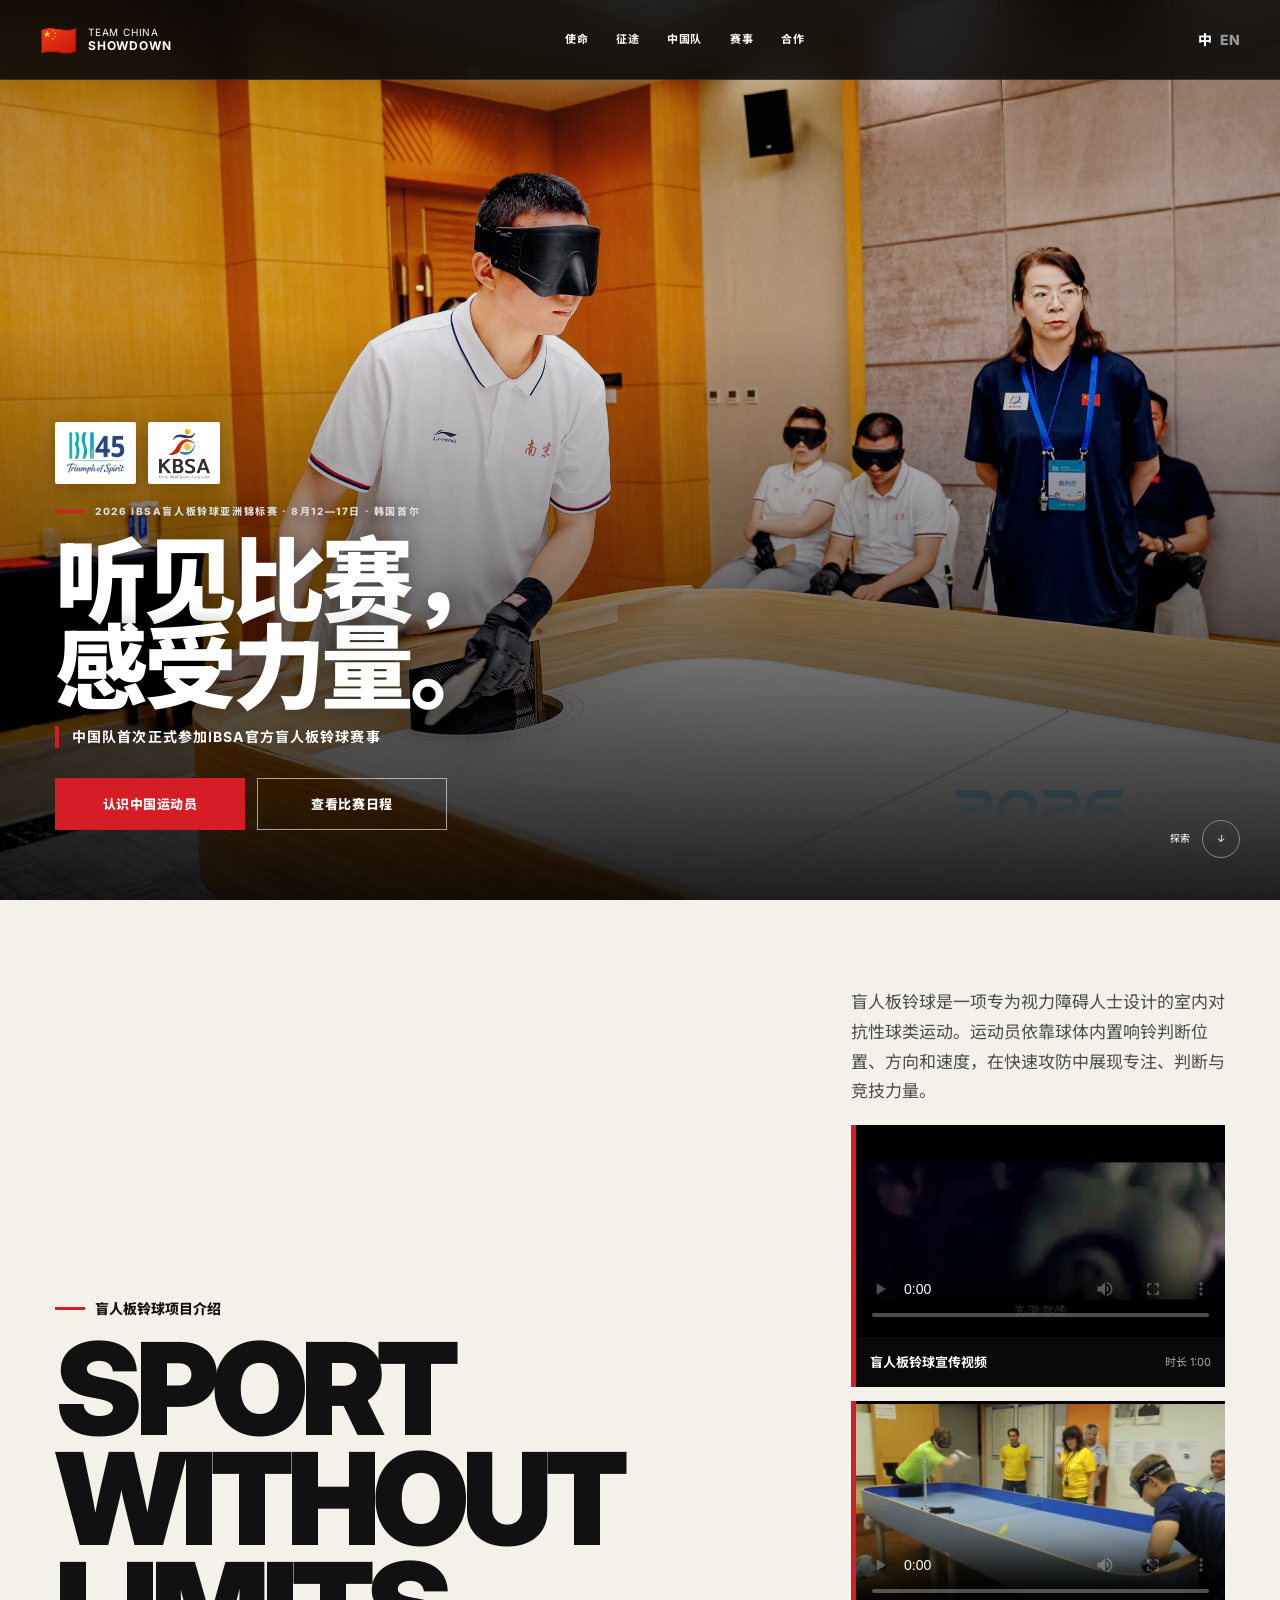
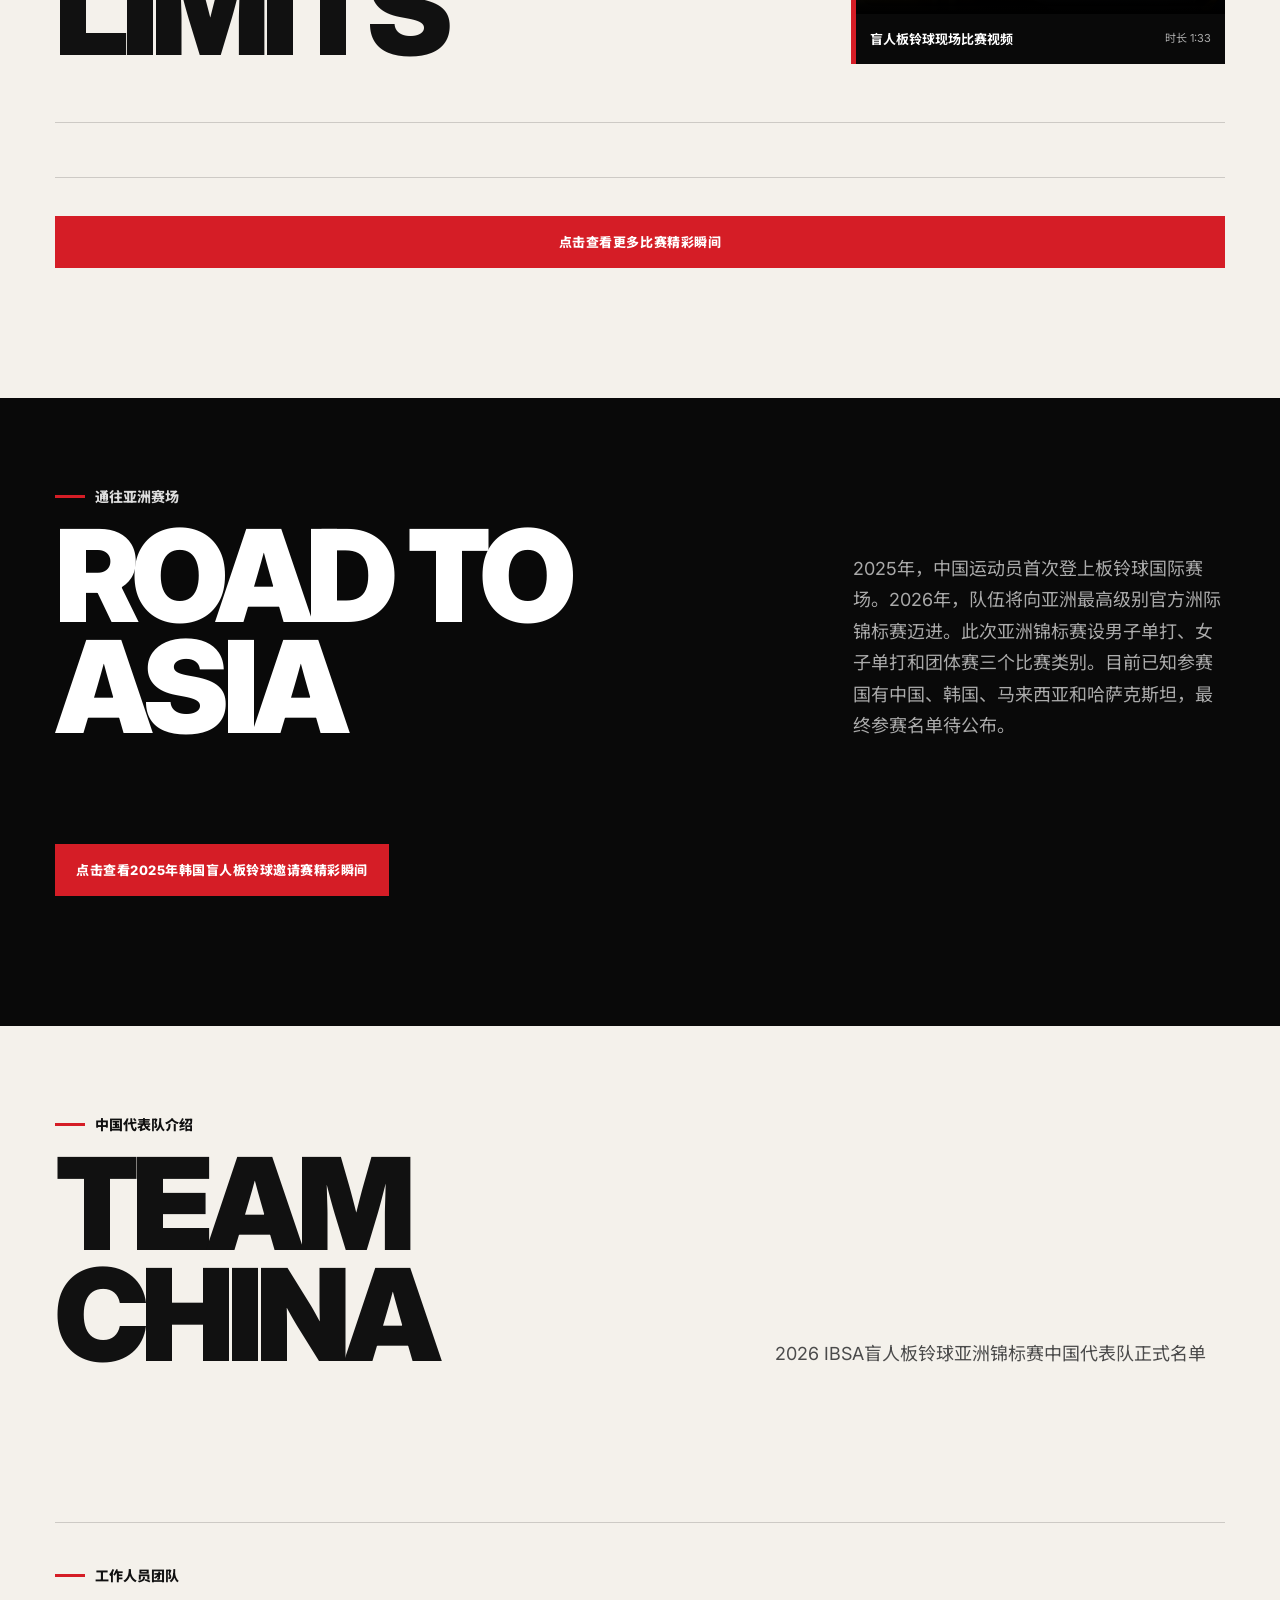
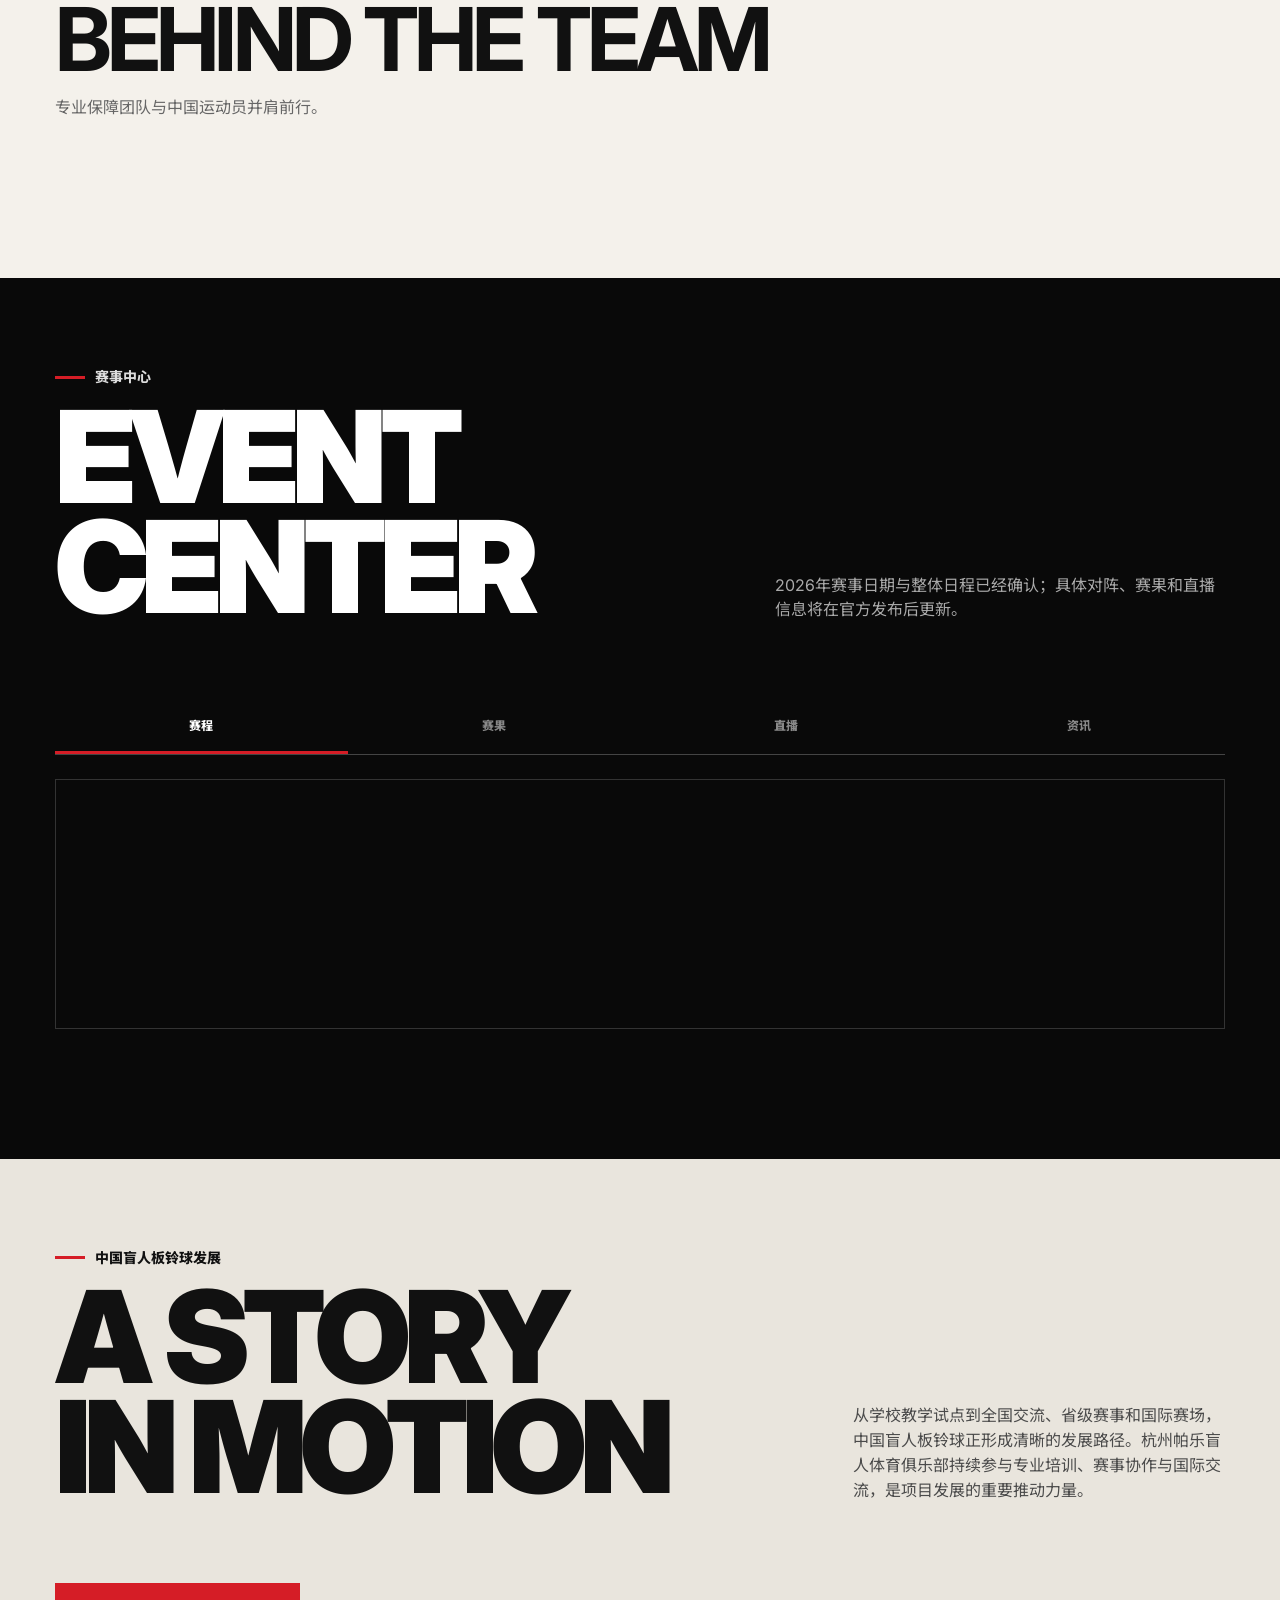
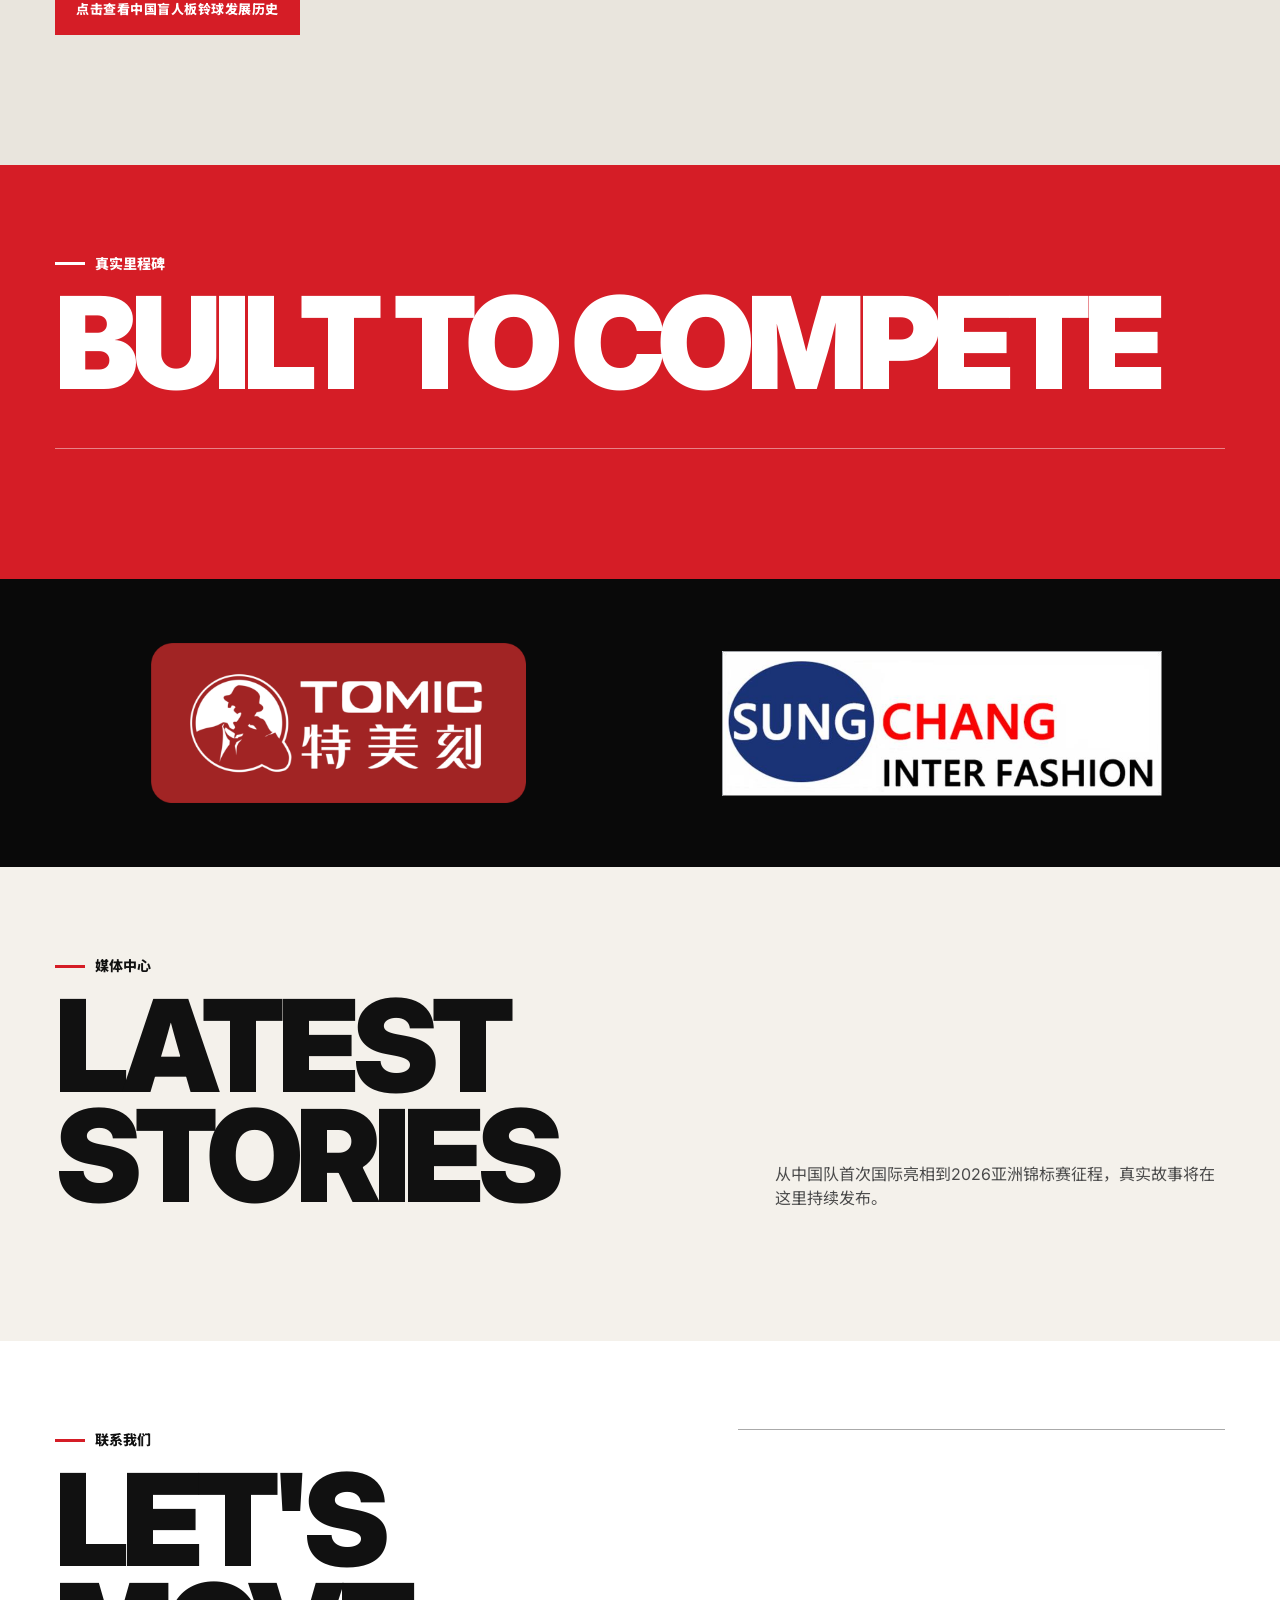
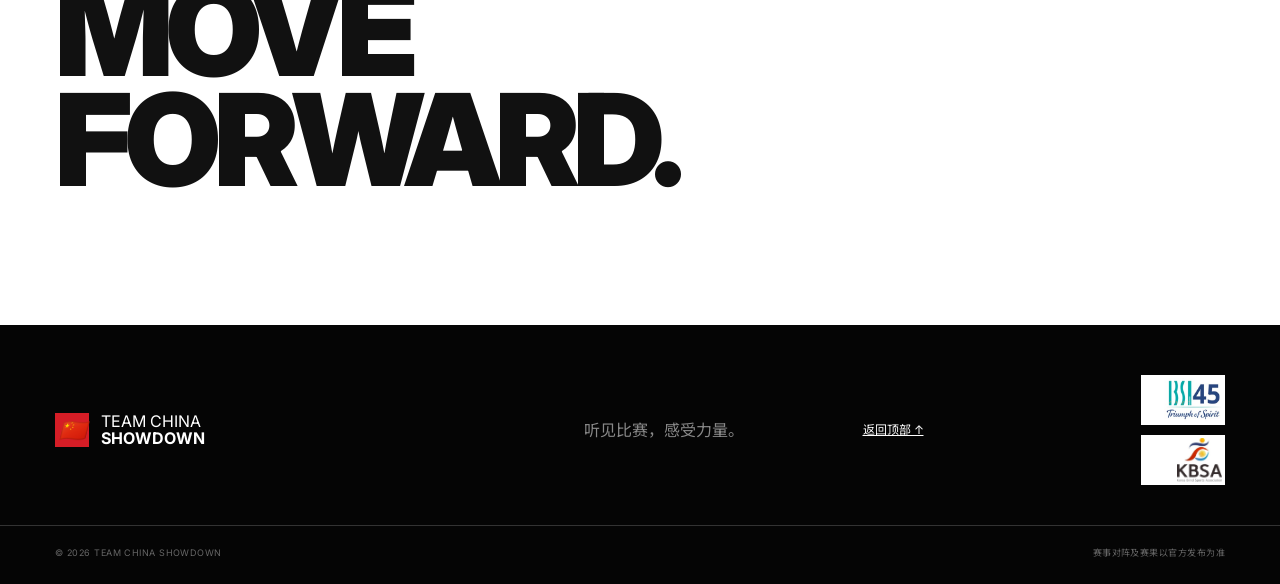
==== commit 7f8d513a: "Update schedule link and sponsor logos" ====
--- a/index.html
+++ b/index.html
@@ -16,9 +16,9 @@
   <link rel="preconnect" href="https://fonts.googleapis.com">
   <link rel="preconnect" href="https://fonts.gstatic.com" crossorigin>
   <link href="https://fonts.googleapis.com/css2?family=Inter:wght@400;500;600;700;800;900&family=Noto+Sans+SC:wght@400;500;600;700;900&display=swap" rel="stylesheet">
-  <link rel="stylesheet" href="style.css?v=20260813-36">
-  <script src="content.js?v=20260813-36" defer></script>
-  <script src="script.js?v=20260813-36" defer></script>
+  <link rel="stylesheet" href="style.css?v=20260813-37">
+  <script src="content.js?v=20260813-37" defer></script>
+  <script src="script.js?v=20260813-37" defer></script>
 </head>
 <body>
   <a class="skip-link" href="#main" data-i18n="skip">跳至主要内容</a>
@@ -49,7 +49,7 @@
         <div class="eyebrow light hero-event"><span></span><span data-i18n="heroEvent">2026 IBSA盲人板铃球亚洲锦标赛 · 8月12—17日 · 韩国首尔</span></div>
         <p class="hero-line" data-i18n-html="heroLine">听见比赛，<br>感受力量。</p>
         <p class="hero-debut" data-i18n="debutLine">中国队首次正式参加IBSA官方盲人板铃球赛事</p>
-        <div class="hero-actions"><a class="button primary" href="#team" data-i18n="meetTeam">认识中国队</a><a class="button ghost" href="#partnership" data-i18n="partnerUs">成为合作伙伴</a></div>
+        <div class="hero-actions"><a class="button primary" href="#team" data-i18n="meetTeam">认识中国队</a><a class="button ghost" href="#event" data-i18n="partnerUs">查看比赛日程</a></div>
       </div>
       <a class="scroll-cue" href="#mission"><span data-i18n="discover">探索</span><i aria-hidden="true">↓</i></a>
     </section>
@@ -86,9 +86,11 @@
       <div class="wrap"><div class="eyebrow"><span></span><span data-i18n="achLabel">真实里程碑</span></div><h2 data-i18n="achTitle">BUILT TO COMPETE</h2><div class="stats" id="stats-grid"></div></div>
     </section>
 
-    <section class="section partnership dark" id="partnership">
-        <div class="partnership-accent" aria-hidden="true"></div><div class="wrap partner-layout"><div><div class="eyebrow gold"><span></span><span data-i18n="partnerLabel">赞助商合作</span></div><h2 data-i18n-html="partnerTitle">SPONSOR<br>COOPERATION</h2><p class="partner-copy" data-i18n="partnerCopy">与中国盲人板铃球队并肩，把国际竞技、运动员成长与包容性体育带给更广泛的受众。</p><div class="sponsor-projects" aria-label="赞助项目"><span>中国代表队服装赞助</span><span>运动员器材赞助</span><span>背包等配件赞助</span><span>现金资助</span></div><button class="button sponsor-rights-button" id="sponsor-rights-open">点击查看赞助商权益</button><div class="partner-actions"><a class="text-link sponsor-contact" href="mailto:jennyhuang.sport@aliyun.com">联系帕乐盲人体育俱乐部秘书处<br><b>jennyhuang.sport@aliyun.com</b></a></div></div></div>
-      <div class="wrap logo-zone"><p data-i18n="partnerLogo">合作伙伴品牌展示区</p><div class="logo-slots"><span>PARTNER<br>LOGO</span><span>PARTNER<br>LOGO</span><span>PARTNER<br>LOGO</span></div></div>
+    <section class="section partnership dark" id="partnership" aria-label="Sponsors">
+      <div class="wrap sponsor-logo-grid">
+        <img src="assets/images/sponsors/tomic.png" alt="TOMIC 特美刻" loading="lazy">
+        <img src="assets/images/sponsors/sung-chang.png" alt="SUNG CHANG INTER FASHION" loading="lazy">
+      </div>
     </section>
 
     <section class="section media" id="media">
--- a/style.css
+++ b/style.css
@@ -49,6 +49,7 @@
 .contact-row a strong{display:block;white-space:nowrap;font-size:11px;letter-spacing:0}.contact-qr-row{align-items:start}.contact-qr{display:block;width:132px;max-width:100%;height:auto;justify-self:end;border:1px solid #ddd}
 .sponsor-projects{display:grid;grid-template-columns:repeat(2,minmax(0,1fr));gap:1px;margin-top:28px;border:1px solid #494949;background:#494949}.sponsor-projects span{min-height:68px;padding:12px;display:flex;align-items:center;background:#111;color:#eee;font-size:12px;font-weight:700;line-height:1.45}.sponsor-projects span:before{content:'+';margin-right:8px;color:var(--gold);font-size:18px;font-weight:400}.partner-copy{max-width:600px}
 .sponsor-rights-button{width:100%;margin-top:14px;background:transparent;border-color:var(--gold);color:var(--gold);cursor:pointer}.sponsor-rights-card{width:min(100%,760px);max-height:calc(100svh - 20px);padding:42px 20px;overflow-y:auto}.sponsor-rights-card h2{margin-bottom:28px;font-size:38px;line-height:1.05;letter-spacing:0;text-transform:none}.sponsor-rights-card .eyebrow{margin-bottom:14px;font-size:13px;letter-spacing:0}.sponsor-rights-list{margin:0;padding:0;list-style:none;border-top:1px solid #c9c4bb}.sponsor-rights-list li{padding:13px 0 13px 25px;border-bottom:1px solid #c9c4bb;font-size:15px;line-height:1.55;position:relative}.sponsor-rights-list li:before{content:'+';position:absolute;left:3px;color:var(--red);font-weight:800}.sponsor-rights-note{margin:24px 0 0;padding:14px;border-left:4px solid var(--red);background:#ebe6de;font-size:13px;line-height:1.65}.sponsor-rights-note a{color:var(--red);font-weight:800;overflow-wrap:anywhere}@media(min-width:700px){.sponsor-rights-button{width:auto}.sponsor-rights-modal{padding:20px}.sponsor-rights-card{max-height:calc(100svh - 40px);padding:56px 48px}.sponsor-rights-card h2{font-size:48px}.sponsor-rights-list li{font-size:16px}}
+.partnership.section{padding-block:42px}.sponsor-logo-grid{display:grid;grid-template-columns:1fr;gap:18px;align-items:center}.sponsor-logo-grid img{display:block;width:100%;max-width:440px;max-height:128px;justify-self:center;object-fit:contain;background:#fff}.sponsor-logo-grid img:first-child{background:transparent}@media(min-width:700px){.partnership.section{padding-block:64px}.sponsor-logo-grid{grid-template-columns:repeat(2,minmax(0,1fr));gap:36px}.sponsor-logo-grid img{max-height:160px}}
 .profile-modal-card{max-height:calc(100svh - 40px);overflow-y:auto}.modal-profile-photo{display:block;width:100%;aspect-ratio:4/3;object-fit:cover;margin:0 0 22px;background:#ddd}.staff-profile-card .modal-profile-photo{object-position:center 22%}
 .footer-logos{display:flex;flex-direction:column;align-items:flex-start;gap:10px}.footer-logos img{display:block;width:84px;max-height:50px;object-fit:contain;object-position:left center;background:#fff;padding:3px}.footer-logos img:last-child{height:50px}@media(min-width:700px){.footer-grid{grid-template-columns:2fr 1fr 1fr auto}.footer-logos{align-items:flex-end}.footer-logos img{object-position:right center}}
 .staff-card[data-staff-index="2"] .staff-photo img{object-position:center top}.staff-card[data-staff-index="3"] .staff-photo img{object-position:center 35%;transform:scale(1.25)}#staff-modal[data-staff-index="2"] .modal-profile-photo{height:auto;aspect-ratio:auto;object-fit:contain}#staff-modal[data-staff-index="3"] .modal-profile-photo{object-position:center 35%}
